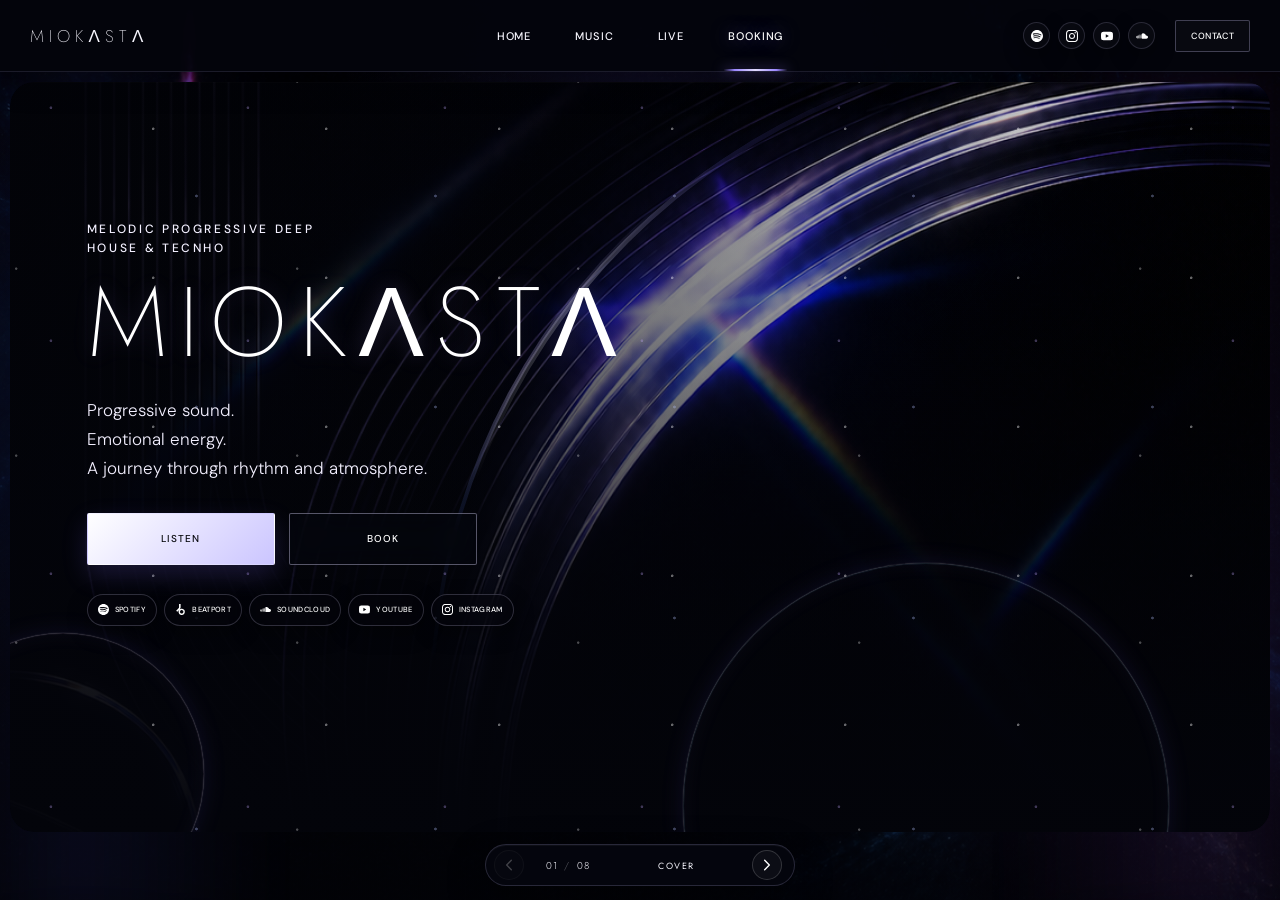
==== index.html @ 22fb904a "Preload cover before intro reveal" ====
<!doctype html>
<html lang="en">
<head>
  <meta charset="utf-8">
  <meta name="viewport" content="width=device-width, initial-scale=1">
  <meta name="description" content="MIOKASTA — electronic music artist, DJ and producer in Toronto.">
  <title>MIOKASTA — Electronic Artist</title>
  <link rel="preconnect" href="https://fonts.googleapis.com">
  <link rel="preconnect" href="https://fonts.gstatic.com" crossorigin>
  <link href="https://fonts.googleapis.com/css2?family=DM+Sans:wght@300;400;500;600&family=Jost:wght@200;300;400;500&family=Manrope:wght@300;400;500&display=swap" rel="stylesheet">
  <link rel="stylesheet" href="styles.css?v=20260817-49">
</head>
<body class="intro-active">
  <div class="site-intro" aria-label="MIOKASTA introduction">
    <div class="site-intro-mark" aria-hidden="true">
      <i class="site-intro-ring"></i>
      <span>MIOKΛSTΛ</span>
      <b></b>
    </div>
  </div>
  <div class="ambient" aria-hidden="true"></div>
  <header class="site-header">
    <a class="wordmark" href="#home" aria-label="MIOKASTA home">MIOKASTA</a>
    <button class="menu-toggle" type="button" aria-expanded="false" aria-controls="site-nav"><span></span><span></span><span class="sr-only">Menu</span></button>
    <nav id="site-nav" class="site-nav" aria-label="Main navigation">
      <a class="active" href="#home">Home</a><a href="#music">Music</a><a href="#videos">Live</a><a href="#booking">Booking</a>
    </nav>
    <div class="header-actions">
      <div class="social-icons service-icons" aria-label="Social links"><a href="https://open.spotify.com/artist/4Axv4C59OL7xrATnB699ff" target="_blank" rel="noopener" aria-label="Spotify"><img src="assets/icons/spotify.svg" alt=""></a><a href="https://www.instagram.com/miokasta_ofc" target="_blank" rel="noopener" aria-label="Instagram"><img src="assets/icons/instagram.svg" alt=""></a><a href="https://www.youtube.com/@miokasta" target="_blank" rel="noopener" aria-label="YouTube"><img src="assets/icons/youtube.svg" alt=""></a><a href="https://soundcloud.com/miokasta" target="_blank" rel="noopener" aria-label="SoundCloud"><img src="assets/icons/soundcloud.svg" alt=""></a></div>
      <a class="contact-button" href="mailto:booking@miokasta.com">Contact</a>
    </div>
  </header>

  <main id="album" class="page-shell" aria-label="MIOKASTA album-style website">
    <section id="home" class="panel hero-panel reveal" data-album-title="Cover" aria-label="MIOKASTA introduction">
      <div class="hero-atmosphere" aria-hidden="true">
        <span class="hero-stars"></span>
        <i class="hero-orbit hero-orbit-one"></i>
        <i class="hero-orbit hero-orbit-two"></i>
        <i class="hero-orbit hero-orbit-three"></i>
        <span class="hero-prism-sweep"></span>
      </div>
      <button class="circle-arrow hero-prev" aria-label="Previous hero slide">‹</button>
      <div class="hero-copy">
        <p class="kicker">MELODIC PROGRESSIVE DEEP<br>HOUSE &amp; TECNHO</p>
        <h1>MIOKASTA</h1>
        <p class="hero-statement">Progressive sound.<br>Emotional energy.<br>A journey through rhythm and atmosphere.</p>
        <div class="button-row"><a class="button button-black" href="#latest">Listen</a><a class="button button-ghost" href="#booking">Book</a></div>
        <div class="platform-line service-pills"><a href="https://open.spotify.com/artist/4Axv4C59OL7xrATnB699ff" target="_blank" rel="noopener"><img src="assets/icons/spotify.svg" alt="">Spotify</a><a href="https://www.beatport.com/artist/miokasta/874134" target="_blank" rel="noopener"><img src="assets/icons/beatport.svg" alt="">Beatport</a><a href="https://soundcloud.com/miokasta" target="_blank" rel="noopener"><img src="assets/icons/soundcloud.svg" alt="">SoundCloud</a><a href="https://www.youtube.com/@miokasta" target="_blank" rel="noopener"><img src="assets/icons/youtube.svg" alt="">YouTube</a><a href="https://www.instagram.com/miokasta_ofc" target="_blank" rel="noopener"><img src="assets/icons/instagram.svg" alt="">Instagram</a></div>
      </div>
      <div class="hero-portrait">
        <div class="prism-ring ring-one"></div><div class="prism-ring ring-two"></div><div class="lens-flare"></div>
      </div>
      <div class="slide-number"><strong>01</strong><span>/04</span></div>
      <button class="circle-arrow hero-next" aria-label="Next hero slide">›</button>
      <div class="pagination hero-pagination" aria-label="Hero slider position"><i class="active"></i><i></i><i></i></div>
    </section>

    <section id="latest" class="panel latest-panel reveal" data-album-title="Latest release">
      <div class="cover-art official-cover"><img src="assets/covers/darkai-alive-hq.png" alt="DARKAI / ALIVE cover"></div>
      <div class="latest-copy"><p class="kicker">Latest release</p><div class="release-heading"><h2>DARKAI</h2><h3>ALIVE</h3></div><p>A deep and driving journey through melodic house and techno. Darkai is about energy, emotion and the night.</p><a class="button button-black" href="https://hypeddit.com/miokasta/darkai" target="_blank" rel="noopener">Listen</a></div>
      <div class="action-stack"><a href="https://open.spotify.com/track/3QKPg92X2DE7iwbBIHDQ4a" target="_blank" rel="noopener"><b><img src="assets/icons/spotify.svg" alt=""></b><span>Listen on Spotify</span></a><a href="https://www.beatport.com/artist/miokasta/874134" target="_blank" rel="noopener"><b><img src="assets/icons/beatport.svg" alt=""></b><span>Buy on Beatport</span></a><a href="https://soundcloud.com/progressivevibesmusic/miokasta-darkai-progressive" target="_blank" rel="noopener"><b><img src="assets/icons/soundcloud.svg" alt=""></b><span>Listen on SoundCloud</span></a><a href="https://www.youtube.com/@miokasta" target="_blank" rel="noopener"><b><img src="assets/icons/youtube.svg" alt=""></b><span>Watch on YouTube</span></a></div>
    </section>

    <section id="music" class="panel music-panel reveal" data-album-title="Discography">
      <div class="panel-title"><h2>Music</h2><a href="https://open.spotify.com/playlist/2WoUTrXsQRmbtxtNBinx18" target="_blank" rel="noopener">Open playlist</a></div>
      <a class="playlist-feature" href="https://open.spotify.com/playlist/2WoUTrXsQRmbtxtNBinx18" target="_blank" rel="noopener" aria-label="Open Miokasta Originals playlist on Spotify">
        <img src="assets/playlist/miokasta-originals-playlist-cover.png" alt="MIOKASTA Originals playlist cover">
        <span><small>Official Spotify playlist · 17 tracks</small><strong><span class="brand-name">MIOKASTA</span> ORIGINALS</strong><em>Listen to the complete discography in its current playlist order</em></span>
      </a>
      <div class="carousel-wrap">
        <button class="circle-arrow music-prev" aria-label="Previous releases">‹</button>
        <div class="music-track" tabindex="0" aria-label="Music releases carousel">
          <article class="release-card" data-spotify-id="69IhM3VThppFUbCuTEX3AP" data-hypeddit-url="https://hypeddit.com/miokasta/darkai"><button class="release-cover sourced-cover track-play" type="button" aria-label="Play DARKAI"><img src="assets/covers/discography/01-darkai-extended.jpg" alt="DARKAI official Spotify cover"><span class="play-badge">▶</span></button><h3>DARKAI</h3><p>MIOKASTA</p></article>
          <article class="release-card" data-spotify-id="3uifOCS9OOHganlkayTLxY" data-hypeddit-url="https://hypeddit.com/miokasta/alive"><button class="release-cover sourced-cover track-play" type="button" aria-label="Play Alive"><img src="assets/covers/discography/02-alive-extended.jpg" alt="Alive official Spotify cover"><span class="play-badge">▶</span></button><h3>Alive</h3><p>MIOKASTA</p></article>
          <article class="release-card" data-spotify-id="3fYCfOkqwqF7ZDkrO32bkt" data-hypeddit-url="https://hypeddit.com/miokasta/electricityoriginalmix"><button class="release-cover sourced-cover track-play" type="button" aria-label="Play Electricity"><img src="assets/covers/discography/03-electricity.jpg" alt="Electricity official Spotify cover"><span class="play-badge">▶</span></button><h3>Electricity</h3><p>MIOKASTA</p></article>
          <article class="release-card" data-spotify-id="7utA0NfYFtkgoo1ySHLdmS"><button class="release-cover sourced-cover track-play" type="button" aria-label="Play HEY MR DJ"><img src="assets/covers/discography/04-hey-mr-dj.jpg" alt="HEY MR DJ official Spotify cover"><span class="play-badge">▶</span></button><h3>HEY MR DJ</h3><p>MIOKASTA</p></article>
          <article class="release-card" data-spotify-id="2nyNuF30niZqJYaNwNhlpk"><button class="release-cover sourced-cover track-play" type="button" aria-label="Play I Killed My Best Friend"><img src="assets/covers/discography/05-i-killed-my-best-friend.jpg" alt="I Killed My Best Friend official Spotify cover"><span class="play-badge">▶</span></button><h3>I Killed My Best Friend</h3><p>MIOKASTA</p></article>
          <article class="release-card" data-spotify-id="06EBY7nk50t9yn7jxk5lhq"><button class="release-cover sourced-cover track-play" type="button" aria-label="Play That First Feeling"><img src="assets/covers/discography/06-that-first-feeling.jpg" alt="That First Feeling official Spotify cover"><span class="play-badge">▶</span></button><h3>That First Feeling</h3><p>MIOKASTA</p></article>
          <article class="release-card" data-spotify-id="5G76ZENZs3YfSzfEBzVbu1"><button class="release-cover sourced-cover track-play" type="button" aria-label="Play Spot Pt 2"><img src="assets/covers/discography/07-spot-pt-2.jpg" alt="Spot Pt 2 official Spotify cover"><span class="play-badge">▶</span></button><h3>Spot Pt 2</h3><p>MIOKASTA</p></article>
          <article class="release-card" data-spotify-id="1K20E88lT90Lueoq6Fla93"><button class="release-cover sourced-cover track-play" type="button" aria-label="Play Inosuke"><img src="assets/covers/discography/08-inosuke.jpg" alt="Inosuke official Spotify cover"><span class="play-badge">▶</span></button><h3>Inosuke</h3><p>MIOKASTA</p></article>
          <article class="release-card" data-spotify-id="4P1IjVSEAJzMj40E51ftAZ"><button class="release-cover sourced-cover track-play" type="button" aria-label="Play Vacuum"><img src="assets/covers/discography/09-vacuum.jpg" alt="Vacuum official Spotify cover"><span class="play-badge">▶</span></button><h3>Vacuum</h3><p>MIOKASTA</p></article>
          <article class="release-card" data-spotify-id="1UzAgnzHZZNmHBfITRSyIM"><button class="release-cover sourced-cover track-play" type="button" aria-label="Play Ses Yeux"><img src="assets/covers/discography/10-ses-yeux.jpg" alt="Ses Yeux official Spotify cover"><span class="play-badge">▶</span></button><h3>Ses Yeux</h3><p>MIOKASTA</p></article>
          <article class="release-card" data-spotify-id="1Xpphjm8RBJfqyplc6YNDx"><button class="release-cover sourced-cover track-play" type="button" aria-label="Play Pandemia"><img src="assets/covers/discography/11-pandemia.jpg" alt="Pandemia official Spotify cover"><span class="play-badge">▶</span></button><h3>Pandemia</h3><p>MIOKASTA</p></article>
          <article class="release-card" data-spotify-id="5LG7YnnMfPyO2C0mDV8tIu"><button class="release-cover sourced-cover track-play" type="button" aria-label="Play Chain of Fools"><img src="assets/covers/discography/12-chain-of-fools.jpg" alt="Chain of Fools official Spotify cover"><span class="play-badge">▶</span></button><h3>Chain of Fools</h3><p>MIOKASTA</p></article>
          <article class="release-card" data-spotify-id="45AS4TZEp4BAvyWv2b181C"><button class="release-cover sourced-cover track-play" type="button" aria-label="Play VOID"><img src="assets/covers/discography/13-void.jpg" alt="VOID official Spotify cover"><span class="play-badge">▶</span></button><h3>VOID</h3><p>MIOKASTA</p></article>
          <article class="release-card" data-spotify-id="4uEMfpqiKLCOGUmkOaOmIt"><button class="release-cover sourced-cover track-play" type="button" aria-label="Play Only Now"><img src="assets/covers/discography/14-only-now.jpg" alt="Only Now official Spotify cover"><span class="play-badge">▶</span></button><h3>Only Now</h3><p>MIOKASTA</p></article>
          <article class="release-card" data-spotify-id="0HXAwdpuTIsw5AWK8aP35G"><button class="release-cover sourced-cover track-play" type="button" aria-label="Play GEN Y"><img src="assets/covers/discography/15-gen-y.jpg" alt="GEN Y official Spotify cover"><span class="play-badge">▶</span></button><h3>GEN Y</h3><p>MIOKASTA</p></article>
          <article class="release-card" data-spotify-id="2EPdCXF66XRkxbvPbU0NnU"><button class="release-cover sourced-cover track-play" type="button" aria-label="Play Spot Pt 1"><img src="assets/covers/discography/16-spot-pt-1.jpg" alt="Spot Pt 1 official Spotify cover"><span class="play-badge">▶</span></button><h3>Spot Pt 1</h3><p>MIOKASTA</p></article>
          <article class="release-card" data-spotify-id="5ZLJhZKbllBJJY7NYWAxAH"><button class="release-cover sourced-cover track-play" type="button" aria-label="Play EVERYONE"><img src="assets/covers/discography/17-everyone.jpg" alt="EVERYONE official Spotify cover"><span class="play-badge">▶</span></button><h3>EVERYONE</h3><p>MIOKASTA</p></article>
        </div>
        <button class="circle-arrow music-next" aria-label="Next releases">›</button>
      </div>
      <div class="music-carousel-guide" aria-live="polite"><span id="music-carousel-count">01 / 17</span><span>Swipe · use arrows</span></div>
      <div class="pagination music-pagination"><i class="active"></i><i></i><i></i></div>
      <div class="music-selected-player" aria-live="polite">
        <iframe id="spotify-player" title="Selected Spotify track player" src="https://open.spotify.com/embed/track/69IhM3VThppFUbCuTEX3AP?utm_source=generator&amp;theme=0" loading="lazy" frameborder="0" allowfullscreen="" allow="autoplay; clipboard-write; encrypted-media; fullscreen; picture-in-picture"></iframe>
      </div>
    </section>

    <section id="remixes" class="panel soundcloud-panel reveal" data-album-title="Remixes">
      <div class="panel-title"><h2><span class="brand-name">MIOKASTA</span> HQ REMIXES</h2><a href="https://on.soundcloud.com/MCDilZQ7ggzHsDErYu" target="_blank" rel="noopener">Open SoundCloud</a></div>
      <p class="soundcloud-intro">Official MIOKASTA remix collection.</p>
      <a class="soundcloud-playlist-feature" href="https://on.soundcloud.com/MCDilZQ7ggzHsDErYu" target="_blank" rel="noopener"><img src="assets/playlist/miokasta-hq-soundcloud-cover.png" alt="MIOKASTA HQ REMIXES playlist cover"><span><small>Official SoundCloud playlist</small><strong>MIOKΛSTΛ HQ REMIXES</strong><em>Open the complete collection</em></span></a>
      <div class="soundcloud-carousel" aria-label="MIOKASTA HQ REMIXES tracks carousel">
        <button class="circle-arrow soundcloud-prev" type="button" aria-label="Previous SoundCloud track">‹</button>
        <div class="soundcloud-track" tabindex="0">
          <article class="soundcloud-track-card active"><span>01 · 8,931 plays</span><h3>Horisone × Ryan Nevis — Feel So High (Miokasta Remix)</h3><iframe title="Feel So High SoundCloud player" scrolling="no" frameborder="no" allow="autoplay" loading="lazy" src="https://w.soundcloud.com/player/?url=https%3A//soundcloud.com/miokasta/horisone-x-ryan-nevis-feel-so-high-miokasta-remix&amp;color=%239b87ff&amp;auto_play=false&amp;hide_related=true&amp;show_comments=false&amp;show_user=true&amp;show_reposts=false&amp;show_teaser=false"></iframe></article>
          <article class="soundcloud-track-card"><span>02 · 8,379 plays</span><h3>Nico Sparvieri — Patagonica (Miokasta Remix)</h3><iframe title="Patagonica SoundCloud player" scrolling="no" frameborder="no" allow="autoplay" loading="lazy" src="https://w.soundcloud.com/player/?url=https%3A//soundcloud.com/miokasta/nico-sparvieri-patagonica-miokasta-remix&amp;color=%239b87ff&amp;auto_play=false&amp;hide_related=true&amp;show_comments=false&amp;show_user=true&amp;show_reposts=false&amp;show_teaser=false"></iframe></article>
          <article class="soundcloud-track-card"><span>03 · 3,968 plays</span><h3>XANDL × MODBIT — Delirio (Miokasta Remix)</h3><iframe title="Delirio SoundCloud player" scrolling="no" frameborder="no" allow="autoplay" loading="lazy" src="https://w.soundcloud.com/player/?url=https%3A//soundcloud.com/miokasta/xandl-modbit-delirio-miokasta-remix&amp;color=%239b87ff&amp;auto_play=false&amp;hide_related=true&amp;show_comments=false&amp;show_user=true&amp;show_reposts=false&amp;show_teaser=false"></iframe></article>
          <article class="soundcloud-track-card"><span>04 · 3,537 plays</span><h3>Eli &amp; Fur — You're So High (Miokasta Remix)</h3><iframe title="You're So High SoundCloud player" scrolling="no" frameborder="no" allow="autoplay" loading="lazy" src="https://w.soundcloud.com/player/?url=https%3A//soundcloud.com/miokasta/eli-fur-youre-so-high-miokasta-remix&amp;color=%239b87ff&amp;auto_play=false&amp;hide_related=true&amp;show_comments=false&amp;show_user=true&amp;show_reposts=false&amp;show_teaser=false"></iframe></article>
          <article class="soundcloud-track-card"><span>05 · Remastered · 3,312 plays</span><h3>No Eyes (Miokasta Remix)</h3><iframe title="No Eyes Remastered SoundCloud player" scrolling="no" frameborder="no" allow="autoplay" loading="lazy" src="https://w.soundcloud.com/player/?url=https%3A//soundcloud.com/miokasta/mr17&amp;color=%239b87ff&amp;auto_play=false&amp;hide_related=true&amp;show_comments=false&amp;show_user=true&amp;show_reposts=false&amp;show_teaser=false"></iframe></article>
          <article class="soundcloud-track-card"><span>06 · Remastered · 2,773 plays</span><h3>John Summit — Lights Go Out (Miokasta Remix)</h3><iframe title="Lights Go Out SoundCloud player" scrolling="no" frameborder="no" allow="autoplay" loading="lazy" src="https://w.soundcloud.com/player/?url=https%3A//soundcloud.com/miokasta/john-summit-lights-go-out-1&amp;color=%239b87ff&amp;auto_play=false&amp;hide_related=true&amp;show_comments=false&amp;show_user=true&amp;show_reposts=false&amp;show_teaser=false"></iframe></article>
          <article class="soundcloud-track-card"><span>07 · 2,604 plays</span><h3>Nu Aspect × Boris Brejcha — Afterlife (Miokasta Remix)</h3><iframe title="Afterlife SoundCloud player" scrolling="no" frameborder="no" allow="autoplay" loading="lazy" src="https://w.soundcloud.com/player/?url=https%3A//soundcloud.com/miokasta/nu-aspect-ft-boris-brejcha-afterlife-miokasta-remix&amp;color=%239b87ff&amp;auto_play=false&amp;hide_related=true&amp;show_comments=false&amp;show_user=true&amp;show_reposts=false&amp;show_teaser=false"></iframe></article>
          <article class="soundcloud-track-card"><span>08 · 2,503 plays</span><h3>Oppidan × Sammy Virji — Send It (Miokasta Remix)</h3><iframe title="Send It SoundCloud player" scrolling="no" frameborder="no" allow="autoplay" loading="lazy" src="https://w.soundcloud.com/player/?url=https%3A//soundcloud.com/miokasta/oppidan-feat-sammy-virji-send-it-miokasta-remix&amp;color=%239b87ff&amp;auto_play=false&amp;hide_related=true&amp;show_comments=false&amp;show_user=true&amp;show_reposts=false&amp;show_teaser=false"></iframe></article>
          <article class="soundcloud-track-card"><span>09 · Remastered · 2,218 plays</span><h3>Headache (Miokasta Remix)</h3><iframe title="Headache Remastered SoundCloud player" scrolling="no" frameborder="no" allow="autoplay" loading="lazy" src="https://w.soundcloud.com/player/?url=https%3A//soundcloud.com/miokasta/headache-miokasta-remix&amp;color=%239b87ff&amp;auto_play=false&amp;hide_related=true&amp;show_comments=false&amp;show_user=true&amp;show_reposts=false&amp;show_teaser=false"></iframe></article>
          <article class="soundcloud-track-card"><span>10 · Remastered · 2,183 plays</span><h3>Tina Says — Bang Bang (Miokasta Remix)</h3><iframe title="Bang Bang SoundCloud player" scrolling="no" frameborder="no" allow="autoplay" loading="lazy" src="https://w.soundcloud.com/player/?url=https%3A//soundcloud.com/miokasta/bang-bang&amp;color=%239b87ff&amp;auto_play=false&amp;hide_related=true&amp;show_comments=false&amp;show_user=true&amp;show_reposts=false&amp;show_teaser=false"></iframe></article>
          <article class="soundcloud-track-card"><span>11 · Remastered · 2,179 plays</span><h3>The Green Light (Miokasta Remix)</h3><iframe title="The Green Light Remastered SoundCloud player" scrolling="no" frameborder="no" allow="autoplay" loading="lazy" src="https://w.soundcloud.com/player/?url=https%3A//soundcloud.com/miokasta/the-green-light-miokasta-remix&amp;color=%239b87ff&amp;auto_play=false&amp;hide_related=true&amp;show_comments=false&amp;show_user=true&amp;show_reposts=false&amp;show_teaser=false"></iframe></article>
          <article class="soundcloud-track-card"><span>12 · 2,070 plays</span><h3>Franky Wah × Jonas Aden — Call My Name (Miokasta Remix)</h3><iframe title="Call My Name SoundCloud player" scrolling="no" frameborder="no" allow="autoplay" loading="lazy" src="https://w.soundcloud.com/player/?url=https%3A//soundcloud.com/miokasta/franky-wah-x-jonas-aden-call-my-name-miokasta-remix&amp;color=%239b87ff&amp;auto_play=false&amp;hide_related=true&amp;show_comments=false&amp;show_user=true&amp;show_reposts=false&amp;show_teaser=false"></iframe></article>
          <article class="soundcloud-track-card"><span>13 · 1,998 plays</span><h3>Diplo × Boris Brejcha — Happinezz × On My Mind (Miokasta Remix)</h3><iframe title="Happinezz x On My Mind SoundCloud player" scrolling="no" frameborder="no" allow="autoplay" loading="lazy" src="https://w.soundcloud.com/player/?url=https%3A//soundcloud.com/miokasta/diplo-x-boris-brejcha-happinezz-x-on-my-mind-miokasta-remix&amp;color=%239b87ff&amp;auto_play=false&amp;hide_related=true&amp;show_comments=false&amp;show_user=true&amp;show_reposts=false&amp;show_teaser=false"></iframe></article>
          <article class="soundcloud-track-card"><span>14 · 1,989 plays</span><h3>Eli &amp; Fur × Dosem — Parfume (Miokasta Remix)</h3><iframe title="Parfume SoundCloud player" scrolling="no" frameborder="no" allow="autoplay" loading="lazy" src="https://w.soundcloud.com/player/?url=https%3A//soundcloud.com/miokasta/eli-fur-x-dosem-parfume-miokasta-remix&amp;color=%239b87ff&amp;auto_play=false&amp;hide_related=true&amp;show_comments=false&amp;show_user=true&amp;show_reposts=false&amp;show_teaser=false"></iframe></article>
          <article class="soundcloud-track-card"><span>15 · Remastered · 1,952 plays</span><h3>Delirium (Miokasta Remix)</h3><iframe title="Delirium Remastered SoundCloud player" scrolling="no" frameborder="no" allow="autoplay" loading="lazy" src="https://w.soundcloud.com/player/?url=https%3A//soundcloud.com/miokasta/mr13&amp;color=%239b87ff&amp;auto_play=false&amp;hide_related=true&amp;show_comments=false&amp;show_user=true&amp;show_reposts=false&amp;show_teaser=false"></iframe></article>
          <article class="soundcloud-track-card"><span>16 · 1,906 plays</span><h3>Claptone — No Eyes (Miokasta Remix)</h3><iframe title="No Eyes SoundCloud player" scrolling="no" frameborder="no" allow="autoplay" loading="lazy" src="https://w.soundcloud.com/player/?url=https%3A//soundcloud.com/miokasta/claptone-no-eyes-miokasta-remix&amp;color=%239b87ff&amp;auto_play=false&amp;hide_related=true&amp;show_comments=false&amp;show_user=true&amp;show_reposts=false&amp;show_teaser=false"></iframe></article>
          <article class="soundcloud-track-card"><span>17 · 1,852 plays</span><h3>Above &amp; Beyond × Soully Space — Believer (Miokasta Remix)</h3><iframe title="Believer SoundCloud player" scrolling="no" frameborder="no" allow="autoplay" loading="lazy" src="https://w.soundcloud.com/player/?url=https%3A//soundcloud.com/miokasta/above-beyond-x-soully-space-believer-miokasta-remix&amp;color=%239b87ff&amp;auto_play=false&amp;hide_related=true&amp;show_comments=false&amp;show_user=true&amp;show_reposts=false&amp;show_teaser=false"></iframe></article>
          <article class="soundcloud-track-card"><span>18 · 1,725 plays</span><h3>Georgi Kay × Gil Glaze × Emi Galvan — The Green Light (Miokasta Remix)</h3><iframe title="The Green Light SoundCloud player" scrolling="no" frameborder="no" allow="autoplay" loading="lazy" src="https://w.soundcloud.com/player/?url=https%3A//soundcloud.com/miokasta/georgi-kay-gil-glaze-feat-emi-galvan-the-green-light-miokasta-remix&amp;color=%239b87ff&amp;auto_play=false&amp;hide_related=true&amp;show_comments=false&amp;show_user=true&amp;show_reposts=false&amp;show_teaser=false"></iframe></article>
          <article class="soundcloud-track-card"><span>19 · 1,717 plays</span><h3>Ben Böhmer — Wechselwerk (Miokasta Remix)</h3><iframe title="Wechselwerk SoundCloud player" scrolling="no" frameborder="no" allow="autoplay" loading="lazy" src="https://w.soundcloud.com/player/?url=https%3A//soundcloud.com/miokasta/ben-bohmer-wechselwerk-miokasta-remix-1&amp;color=%239b87ff&amp;auto_play=false&amp;hide_related=true&amp;show_comments=false&amp;show_user=true&amp;show_reposts=false&amp;show_teaser=false"></iframe></article>
          <article class="soundcloud-track-card"><span>20 · 1,705 plays</span><h3>Nora En Pure × Sono — Trailblazer (Miokasta Remix)</h3><iframe title="Trailblazer SoundCloud player" scrolling="no" frameborder="no" allow="autoplay" loading="lazy" src="https://w.soundcloud.com/player/?url=https%3A//soundcloud.com/miokasta/nora-en-pure-x-sono-trailblazer-miokasta-remix&amp;color=%239b87ff&amp;auto_play=false&amp;hide_related=true&amp;show_comments=false&amp;show_user=true&amp;show_reposts=false&amp;show_teaser=false"></iframe></article>
          <article class="soundcloud-track-card"><span>21 · 1,702 plays</span><h3>Yves Murasca — Heartless Beatings (Miokasta Remix)</h3><iframe title="Heartless Beatings SoundCloud player" scrolling="no" frameborder="no" allow="autoplay" loading="lazy" src="https://w.soundcloud.com/player/?url=https%3A//soundcloud.com/miokasta/yves-murasca-feat-lane-8-heartless-beatings-miokasta-remix&amp;color=%239b87ff&amp;auto_play=false&amp;hide_related=true&amp;show_comments=false&amp;show_user=true&amp;show_reposts=false&amp;show_teaser=false"></iframe></article>
          <article class="soundcloud-track-card"><span>22 · Remastered · 1,659 plays</span><h3>You're So High (Miokasta Remix)</h3><iframe title="You're So High Remastered SoundCloud player" scrolling="no" frameborder="no" allow="autoplay" loading="lazy" src="https://w.soundcloud.com/player/?url=https%3A//soundcloud.com/miokasta/mr1&amp;color=%239b87ff&amp;auto_play=false&amp;hide_related=true&amp;show_comments=false&amp;show_user=true&amp;show_reposts=false&amp;show_teaser=false"></iframe></article>
          <article class="soundcloud-track-card"><span>23 · Remastered · 1,646 plays</span><h3>Primal Source (Miokasta Remix)</h3><iframe title="Primal Source Remastered SoundCloud player" scrolling="no" frameborder="no" allow="autoplay" loading="lazy" src="https://w.soundcloud.com/player/?url=https%3A//soundcloud.com/miokasta/primal-source-miokasta-remix&amp;color=%239b87ff&amp;auto_play=false&amp;hide_related=true&amp;show_comments=false&amp;show_user=true&amp;show_reposts=false&amp;show_teaser=false"></iframe></article>
          <article class="soundcloud-track-card"><span>24 · 1,627 plays</span><h3>Joshwa × Discotron — Always Yours (Miokasta Remix)</h3><iframe title="Always Yours SoundCloud player" scrolling="no" frameborder="no" allow="autoplay" loading="lazy" src="https://w.soundcloud.com/player/?url=https%3A//soundcloud.com/miokasta/joshwa-x-discotron-always-yours-x-disco-ballin-miokasta-remix&amp;color=%239b87ff&amp;auto_play=false&amp;hide_related=true&amp;show_comments=false&amp;show_user=true&amp;show_reposts=false&amp;show_teaser=false"></iframe></article>
          <article class="soundcloud-track-card"><span>25 · Remastered · 1,570 plays</span><h3>Believer (Miokasta Remix)</h3><iframe title="Believer Remastered SoundCloud player" scrolling="no" frameborder="no" allow="autoplay" loading="lazy" src="https://w.soundcloud.com/player/?url=https%3A//soundcloud.com/miokasta/mrr01&amp;color=%239b87ff&amp;auto_play=false&amp;hide_related=true&amp;show_comments=false&amp;show_user=true&amp;show_reposts=false&amp;show_teaser=false"></iframe></article>
          <article class="soundcloud-track-card"><span>26 · 1,557 plays</span><h3>GENESI × TCHAMI — Everything You Have Done After Life (Miokasta Remix)</h3><iframe title="Everything You Have Done After Life SoundCloud player" scrolling="no" frameborder="no" allow="autoplay" loading="lazy" src="https://w.soundcloud.com/player/?url=https%3A//soundcloud.com/miokasta/genesi-x-tchami-everything-you-have-done-after-life-mikoasta-remix&amp;color=%239b87ff&amp;auto_play=false&amp;hide_related=true&amp;show_comments=false&amp;show_user=true&amp;show_reposts=false&amp;show_teaser=false"></iframe></article>
          <article class="soundcloud-track-card"><span>27 · 1,500 plays</span><h3>S Zer0 &amp; Valmonte — Forever (Miokasta Remix)</h3><iframe title="Forever SoundCloud player" scrolling="no" frameborder="no" allow="autoplay" loading="lazy" src="https://w.soundcloud.com/player/?url=https%3A//soundcloud.com/miokasta/s-zer0-valmonte-forever-miokasta-remix&amp;color=%239b87ff&amp;auto_play=false&amp;hide_related=true&amp;show_comments=false&amp;show_user=true&amp;show_reposts=false&amp;show_teaser=false"></iframe></article>
          <article class="soundcloud-track-card"><span>28 · 1,445 plays</span><h3>GusGus — Arabian Horse (Miokasta Remix)</h3><iframe title="Arabian Horse SoundCloud player" scrolling="no" frameborder="no" allow="autoplay" loading="lazy" src="https://w.soundcloud.com/player/?url=https%3A//soundcloud.com/miokasta/gusgus-arabian-horse-miokasta-remix&amp;color=%239b87ff&amp;auto_play=false&amp;hide_related=true&amp;show_comments=false&amp;show_user=true&amp;show_reposts=false&amp;show_teaser=false"></iframe></article>
          <article class="soundcloud-track-card"><span>29 · 1,397 plays</span><h3>Jewels, Yuma. &amp; SOMMA feat. Faith — Falling With You (Miokasta Remix)</h3><iframe title="Falling With You SoundCloud player" scrolling="no" frameborder="no" allow="autoplay" loading="lazy" src="https://w.soundcloud.com/player/?url=https%3A//soundcloud.com/miokasta/jewels-yuma-somma-feat-faith-falling-with-you-miokasta-remix&amp;color=%239b87ff&amp;auto_play=false&amp;hide_related=true&amp;show_comments=false&amp;show_user=true&amp;show_reposts=false&amp;show_teaser=false"></iframe></article>
          <article class="soundcloud-track-card"><span>30 · Remastered · 1,150 plays</span><h3>Wechselwerk (Miokasta Remix)</h3><iframe title="Wechselwerk Remastered SoundCloud player" scrolling="no" frameborder="no" allow="autoplay" loading="lazy" src="https://w.soundcloud.com/player/?url=https%3A//soundcloud.com/miokasta/wechselwerk-miokasta-remix&amp;color=%239b87ff&amp;auto_play=false&amp;hide_related=true&amp;show_comments=false&amp;show_user=true&amp;show_reposts=false&amp;show_teaser=false"></iframe></article>
        </div>
        <button class="circle-arrow soundcloud-next" type="button" aria-label="Next SoundCloud track">›</button>
      </div>
      <div class="pagination soundcloud-pagination" aria-label="SoundCloud carousel position"><i class="active"></i><i></i><i></i><i></i><i></i><i></i><i></i><i></i><i></i><i></i><i></i><i></i><i></i><i></i><i></i><i></i><i></i><i></i><i></i><i></i><i></i><i></i><i></i><i></i><i></i><i></i><i></i><i></i><i></i><i></i></div>
    </section>

    <section id="videos" class="panel video-gallery-panel reveal" data-album-title="Videos">
      <div class="panel-title"><h2>Videos</h2><a href="https://www.youtube.com/@miokasta" target="_blank" rel="noopener">View channel</a></div>
      <div class="video-gallery-wrap">
        <div class="video-gallery-track video-stack" aria-label="MIOKASTA video collection">
          <article class="video-gallery-card active">
            <a class="youtube-video-frame local-video-frame video-youtube-link" href="https://www.youtube.com/watch?v=O3XgiHIJdXA&amp;t=0s" target="_blank" rel="noopener" aria-label="Watch MIOKASTA Euphoria Glow Night set on YouTube from the beginning"><video class="site-video" src="assets/videos/session-01-hd.mp4" muted autoplay loop playsinline preload="metadata"></video></a>
            <div class="video-gallery-caption"><strong>Miokasta's Mind-Blowing TechHouse Set · Euphoria Glow Night 2024</strong><span>60,193 views</span></div>
          </article>
          <article class="video-gallery-card">
            <a class="youtube-video-frame local-video-frame video-youtube-link" href="https://www.youtube.com/watch?v=RnlYwBtkTiI&amp;t=0s" target="_blank" rel="noopener" aria-label="Watch MIOKASTA Toronto AirShow set on YouTube from the beginning"><video class="site-video" src="assets/videos/session-02-hd.mp4" muted autoplay loop playsinline preload="metadata"></video></a>
            <div class="video-gallery-caption"><strong>AnjunaVibe · Melodic Tech &amp; House · Toronto AirShow</strong><span>14,526 views</span></div>
          </article>
          <article class="video-gallery-card">
            <a class="youtube-video-frame local-video-frame video-youtube-link" href="https://www.youtube.com/watch?v=ocoEhnjEXso&amp;t=0s" target="_blank" rel="noopener" aria-label="Watch MIOKASTA TIFF Cinema set on YouTube from the beginning"><video class="site-video" src="assets/videos/session-03-hd.mp4" muted autoplay loop playsinline preload="metadata"></video></a>
            <div class="video-gallery-caption"><strong>TIFF Cinema · Progressive House · Melodic Techno</strong><span>5,949 views</span></div>
          </article>
        </div>
      </div>
    </section>

    <section id="about" class="panel about-panel reveal" data-album-title="About">
      <div class="about-copy"><h2>About</h2><p><span class="brand-name brand-inline">MIOKASTA</span> is a Toronto-based DJ and electronic music producer blending melodic house, progressive house, tech house and melodic techno. His sound combines hypnotic grooves, emotional melodies and driving dancefloor energy. He is the founder of Euphoria Sonics and Rapture Tech House—independent projects connecting original music, events and broadcast DJ sets. His releases have appeared on Progressive Vibes Music, dublucid, GAME OF TONES and Flowing Movement Music.</p><a class="button button-ghost about-booking-button" href="#booking">Booking &amp; contact</a></div>
      <div class="about-gallery-stack">
      <div id="live" class="about-gallery" aria-label="MIOKASTA Instagram photo carousel">
        <div class="about-photo-track">
          <a class="about-photo active" href="https://www.instagram.com/p/DZvmdoPj4OV/" target="_blank" rel="noopener"><img src="assets/instagram/instagram-02.jpg" alt="MIOKASTA leading a live set while the second DJ stands side-on"></a>
          <a class="about-photo" href="https://www.instagram.com/p/DS2sBzdj1gh/" target="_blank" rel="noopener"><img src="assets/instagram/instagram-06.jpg" alt="MIOKASTA performing beneath warm lanterns at a different venue"></a>
          <a class="about-photo" href="https://www.instagram.com/p/DZvmdoPj4OV/" target="_blank" rel="noopener"><img src="assets/instagram/instagram-05.jpg" alt="MIOKASTA performing a back-to-back set in the red-light club"></a>
          <a class="about-photo" href="https://www.instagram.com/p/DS2sBzdj1gh/" target="_blank" rel="noopener"><img src="assets/instagram/instagram-08.jpg" alt="MIOKASTA performing at Toronto House Community"></a>
          <a class="about-photo" href="https://www.instagram.com/miokasta_ofc/" target="_blank" rel="noopener"><img src="assets/instagram/candidates/04-instagram-candidate.jpg" alt="MIOKASTA performing a blue-lit melodic house set"></a>
          <a class="about-photo" href="https://www.instagram.com/miokasta_ofc/" target="_blank" rel="noopener"><img src="assets/instagram/instagram-03.jpg" alt="MIOKASTA and a guest DJ performing in a red-light club"></a>
          <a class="about-photo" href="https://www.instagram.com/miokasta_ofc/" target="_blank" rel="noopener"><img src="assets/miokasta-hero-real-photo.jpg" alt="MIOKASTA performing a solo DJ set"></a>
          <a class="about-photo" href="https://www.instagram.com/miokasta_ofc/" target="_blank" rel="noopener"><img src="assets/instagram/instagram-07.jpg" alt="Dancefloor beneath warm lanterns during a MIOKASTA set"></a>
          <a class="about-photo" href="https://www.instagram.com/miokasta_ofc/" target="_blank" rel="noopener"><img src="assets/instagram/instagram-04.jpg" alt="MIOKASTA with guest artists behind the decks"></a>
          <a class="about-photo" href="https://www.instagram.com/miokasta_ofc/" target="_blank" rel="noopener"><img src="assets/instagram/instagram-01.jpg" alt="MIOKASTA in a behind-the-scenes portrait"></a>
        </div>
        <button class="circle-arrow about-prev" type="button" aria-label="Previous Instagram photo">‹</button>
        <button class="circle-arrow about-next" type="button" aria-label="Next Instagram photo">›</button>
        <div class="about-counter"><span>01</span> / 10 · INSTAGRAM</div>
      </div>
      <div class="about-thumbnail-strip" aria-label="Choose an Instagram photo"></div>
      </div>
    </section>

    <section id="community" class="panel newsletter-panel reveal" data-album-title="Community">
      <div class="community-copy"><h2><span>Join</span><span>Community</span></h2><p>Get exclusive updates on new music, shows and more.</p></div>
      <form id="newsletter-form"><label class="sr-only" for="email">Email address</label><input id="email" type="email" placeholder="Your email address" required><button type="submit">Subscribe</button></form>
      <p id="form-message" class="form-message" aria-live="polite"></p>
    </section>
  </main>

  <footer id="booking" class="panel site-footer reveal" data-album-title="Booking">
    <div class="footer-brand"><p>MELODIC PROGRESSIVE DEEP<br>HOUSE &amp; TECNHO</p><small>© <span id="year"></span> <span class="footer-copyright-name">Miokasta</span>. All rights reserved.</small><div class="footer-socials service-icons"><a href="https://open.spotify.com/artist/4Axv4C59OL7xrATnB699ff" target="_blank" rel="noopener"><img src="assets/icons/spotify.svg" alt="Spotify"></a><a href="https://www.instagram.com/miokasta_ofc" target="_blank" rel="noopener"><img src="assets/icons/instagram.svg" alt="Instagram"></a><a href="https://www.youtube.com/@miokasta" target="_blank" rel="noopener"><img src="assets/icons/youtube.svg" alt="YouTube"></a><a href="https://soundcloud.com/miokasta" target="_blank" rel="noopener"><img src="assets/icons/soundcloud.svg" alt="SoundCloud"></a></div></div>
    <div class="footer-contact"><h3>Booking &amp; contact</h3><p>For bookings,<br>collaborations and<br>inquiries:</p><small class="email-label">Booking</small><a class="email-link" href="mailto:booking@miokasta.com">booking@miokasta.com</a><small class="email-label">Music</small><a class="email-link" href="mailto:music@miokasta.com">music@miokasta.com</a><a class="button button-ghost" href="mailto:booking@miokasta.com">Contact via email</a></div>
    <div class="footer-links"><h3>Links</h3><a href="#music">Music</a><a href="#about">About</a><a href="#live">Live</a><a href="#videos">Videos</a><a href="#booking">Booking</a></div>
    <div class="footer-legal"><h3>Legal</h3><a href="#" data-platform="Privacy policy">Privacy policy</a><a href="#" data-platform="Terms of use">Terms of use</a><a href="#" data-platform="Cookies">Cookies</a></div>
  </footer>
  <nav class="album-controls" aria-label="Album page navigation">
    <button class="album-page-prev" type="button" aria-label="Previous page">‹</button>
    <span class="album-page-number"><b>01</b><i>/</i><em>08</em></span>
    <span class="album-page-title" aria-live="polite">Cover</span>
    <button class="album-page-next" type="button" aria-label="Next page">›</button>
  </nav>
  <div class="album-turn-fx" aria-hidden="true"><span></span></div>
  <div class="toast" role="status" aria-live="polite"></div>
  <script src="script.js?v=20260817-49"></script>
</body>
</html>
---- styles.css ----
:root{--paper:#fffefa;--ivory:#f4f2ed;--ink:#111112;--muted:#6f6b70;--violet:#7549ed;--line:rgba(20,18,22,.1);--radius:24px;--shadow:0 18px 55px rgba(46,39,55,.09),0 2px 8px rgba(46,39,55,.04)}*{box-sizing:border-box}html{scroll-behavior:smooth}body{margin:0;background:linear-gradient(145deg,#faf9f6,#eeece7);color:var(--ink);font-family:"DM Sans",sans-serif;font-size:14px;font-weight:300;overflow-x:hidden}.ambient{position:fixed;inset:0;z-index:-1;background:radial-gradient(circle at 85% 12%,rgba(193,162,255,.14),transparent 24%),radial-gradient(circle at 14% 64%,rgba(141,220,255,.1),transparent 22%)}a{color:inherit}.site-header{height:64px;padding:0 clamp(18px,3vw,54px);background:rgba(255,254,250,.93);display:grid;grid-template-columns:1fr auto 1fr;align-items:center;position:sticky;top:0;z-index:20;border-bottom:1px solid rgba(10,10,10,.04);backdrop-filter:blur(18px)}.wordmark{text-decoration:none;font:400 16px "Manrope";letter-spacing:.32em}.site-nav{display:flex;align-items:stretch;height:100%;gap:clamp(20px,2.7vw,44px)}.site-nav a{display:flex;align-items:center;position:relative;text-decoration:none;text-transform:uppercase;font-size:9px;font-weight:500;letter-spacing:.08em}.site-nav a:after{content:"";position:absolute;bottom:0;left:50%;width:0;height:1px;background:#111;transition:.3s}.site-nav a:hover:after,.site-nav a.active:after{left:0;width:100%}.header-actions{justify-self:end;display:flex;align-items:center;gap:20px}.social-icons{display:flex;gap:14px}.social-icons a,.footer-socials a{text-decoration:none;font-size:11px}.contact-button,.button{display:inline-flex;justify-content:center;align-items:center;gap:20px;text-decoration:none;text-transform:uppercase;font-weight:500;font-size:9px;letter-spacing:.04em;border-radius:6px;min-height:38px;padding:0 18px;transition:transform .3s,box-shadow .3s,background .3s}.contact-button{border:1px solid var(--line);min-height:32px;padding:0 14px}.contact-button:hover,.button:hover{transform:translateY(-2px);box-shadow:0 10px 25px rgba(35,28,45,.12)}.menu-toggle{display:none;background:none;border:0}.page-shell,.site-footer{width:calc(100% - clamp(12px,2vw,32px));max-width:1500px;margin:0 auto}.page-shell{display:grid;gap:clamp(10px,1.3vw,18px);padding:clamp(10px,1.3vw,18px) 0}.panel{background:rgba(255,254,250,.86);border:1px solid rgba(255,255,255,.8);border-radius:var(--radius);box-shadow:var(--shadow);overflow:hidden}.hero-panel{height:clamp(500px,52vw,700px);min-height:500px;position:relative;display:grid;grid-template-columns:55% 45%;isolation:isolate}.hero-panel:before{content:"";position:absolute;inset:0;background:linear-gradient(115deg,rgba(255,255,255,.98) 0 49%,rgba(255,255,255,.18) 68%),radial-gradient(circle at 42% 15%,rgba(191,157,255,.18),transparent 24%);z-index:-1}.hero-copy{display:flex;flex-direction:column;justify-content:center;padding:clamp(44px,6.5vw,100px);z-index:2}.kicker{color:var(--violet);text-transform:uppercase;font-size:10px;font-weight:500;letter-spacing:.2em;margin:0 0 18px}.hero-copy h1{font:300 clamp(58px,7vw,108px)/.9 "Manrope";letter-spacing:.14em;margin:0 0 24px}.hero-statement{line-height:1.75;color:#454248;margin:0;max-width:390px}.button-row{display:flex;gap:14px;margin:24px 0}.button-black{background:#111;color:white;border:1px solid #111}.button-ghost{background:rgba(255,255,255,.5);border:1px solid var(--line)}.platform-line{display:flex;gap:clamp(12px,1.8vw,28px);margin-top:8px;flex-wrap:wrap}.platform-line a{font-size:8px;font-weight:500;text-decoration:none;text-transform:uppercase}.hero-portrait{position:relative;overflow:hidden;min-width:0;background:radial-gradient(circle at 52% 38%,#fdfcfb 0 8%,#ddd8d2 24%,#b5b0ae 45%,#5f5c61 73%,#25232a 100%)}.hero-portrait:before{content:"";position:absolute;inset:0;background:linear-gradient(110deg,transparent 45%,rgba(255,230,177,.2) 55%,rgba(181,221,255,.26) 60%,transparent 68%);animation:prismDrift 12s ease-in-out infinite alternate}.portrait-silhouette{position:absolute;inset:0;filter:drop-shadow(-20px 25px 30px rgba(31,25,34,.3))}.portrait-head{position:absolute;width:30%;aspect-ratio:.78;border-radius:46% 50% 45% 42%;background:linear-gradient(110deg,#3d3a3d,#111);top:15%;left:34%;transform:rotate(-4deg)}.portrait-body{position:absolute;width:76%;height:58%;border-radius:45% 38% 0 0;background:linear-gradient(100deg,#2a282d,#09090a);bottom:-10%;left:18%;transform:rotate(5deg)}.portrait-silhouette span{position:absolute;right:22px;bottom:18px;color:rgba(255,255,255,.5);font-size:8px;text-transform:uppercase;letter-spacing:.16em}.prism-ring{position:absolute;border:2px solid rgba(255,255,255,.62);border-radius:50%;box-shadow:0 0 12px rgba(146,209,255,.7),inset 0 0 12px rgba(252,202,255,.55);animation:ringFloat 9s ease-in-out infinite}.ring-one{width:73%;aspect-ratio:1;right:-14%;top:-9%}.ring-two{width:47%;aspect-ratio:1;left:-8%;bottom:-18%;animation-delay:-4s}.lens-flare{position:absolute;width:60%;height:16%;right:-4%;bottom:13%;transform:rotate(-25deg);background:linear-gradient(90deg,transparent,rgba(255,191,114,.35),rgba(117,185,255,.45),rgba(211,121,255,.25),transparent);filter:blur(10px);animation:flare 10s ease-in-out infinite}.slide-number{position:absolute;right:26px;top:28px;z-index:3;display:flex;flex-direction:column;align-items:flex-end}.slide-number strong{font:400 16px "Manrope"}.slide-number span{font-size:8px;color:var(--muted)}.circle-arrow{width:36px;height:36px;border-radius:50%;border:1px solid rgba(20,20,20,.08);background:rgba(255,255,255,.86);display:grid;place-items:center;font-size:22px;cursor:pointer;box-shadow:0 6px 22px rgba(25,20,30,.08);transition:.25s;z-index:4}.circle-arrow:hover{background:#111;color:white;transform:scale(1.05)}.hero-prev,.hero-next{position:absolute;top:50%;transform:translateY(-50%)}.hero-prev{left:16px}.hero-next{right:16px}.hero-prev:hover,.hero-next:hover{transform:translateY(-50%) scale(1.05)}.pagination{display:flex;gap:7px;align-items:center;justify-content:center}.pagination i{display:block;width:18px;height:2px;background:#d8d4dc;border-radius:4px}.pagination i.active{background:var(--violet);width:28px}.hero-pagination{position:absolute;bottom:18px;left:50%;z-index:4}.latest-panel{display:grid;grid-template-columns:minmax(230px,29%) 34% 1fr;align-items:center;padding:clamp(24px,3.2vw,50px);gap:clamp(28px,4vw,70px)}.cover-art{aspect-ratio:1;max-width:360px;width:100%;border-radius:7px;box-shadow:0 20px 50px rgba(32,12,55,.26);position:relative;overflow:hidden;padding:7%;display:flex;flex-direction:column;align-items:center;justify-content:space-between;color:white}.darkai-art{background:radial-gradient(ellipse at 50% 70%,#5811b9,transparent 27%),radial-gradient(circle at 50% 57%,#984cff 0 1%,transparent 2%),linear-gradient(140deg,#040307,#130521 55%,#020104)}.cover-art:after,.release-cover:after{content:"";position:absolute;inset:0;background:repeating-linear-gradient(116deg,transparent 0 14%,rgba(157,78,255,.2) 14.2% 14.7%,transparent 15% 27%)}.cover-art span,.cover-art small{font-size:9px;letter-spacing:.4em;z-index:2}.cover-art strong{font:400 clamp(25px,3vw,46px) "Manrope";letter-spacing:.3em;color:#8b33ff;z-index:2}.mountain-mark{width:62%;height:32%;border-left:3px solid #7c2cff;border-top:3px solid #b665ff;transform:rotate(45deg) skew(-8deg);filter:drop-shadow(0 0 9px #701df5)}.latest-copy h2{font:300 clamp(42px,5vw,72px)/.9 "Manrope";letter-spacing:.08em;margin:0 0 8px}.latest-copy h3{color:var(--violet);font:300 28px "Manrope";margin:0 0 18px}.latest-copy>p:not(.kicker){line-height:1.65;color:var(--muted);max-width:350px}.latest-copy .button{margin-top:12px}.action-stack{display:grid;background:white;border-radius:10px;box-shadow:0 12px 35px rgba(40,34,45,.07);overflow:hidden}.action-stack a{min-height:58px;padding:0 18px;display:grid;grid-template-columns:26px 1fr auto;gap:14px;align-items:center;text-decoration:none;border-bottom:1px solid var(--line);text-transform:uppercase;font-size:9px;font-weight:500;transition:.25s}.action-stack a:last-child{border-bottom:0}.action-stack a:hover{padding-left:24px;background:#faf9ff}.action-stack b{font-size:15px}.action-stack i{font-style:normal}.spotify{color:#23cc68}.beatport{color:#71d600}.music-panel{padding:clamp(26px,3vw,46px) clamp(24px,4vw,60px)}.panel-title{display:flex;justify-content:space-between;align-items:center;margin-bottom:24px}.panel-title h2,.about-copy h2,.newsletter-panel h2{font:400 clamp(24px,2.5vw,36px) "Manrope";letter-spacing:.08em;text-transform:uppercase;margin:0}.panel-title>a{font-size:9px;text-transform:uppercase;text-decoration:none;letter-spacing:.08em}.panel-title>a span{margin-left:18px}.carousel-wrap{position:relative}.music-track{display:flex;gap:clamp(16px,2vw,30px);overflow-x:auto;scrollbar-width:none;scroll-snap-type:x mandatory;padding:8px 4px 14px}.music-track::-webkit-scrollbar{display:none}.release-card{min-width:22.5%;scroll-snap-align:start;transition:transform .35s}.release-card:hover{transform:translateY(-6px)}.release-cover{aspect-ratio:1;border-radius:6px;position:relative;overflow:hidden;display:flex;flex-direction:column;align-items:center;justify-content:space-between;padding:8%;color:white;box-shadow:0 13px 28px rgba(27,12,42,.18)}.release-cover span{font-size:7px;letter-spacing:.28em;z-index:2}.release-cover strong{font:400 clamp(10px,1.1vw,16px) "Manrope";letter-spacing:.12em;text-align:center;z-index:2}.release-cover i{width:46%;height:46%;border:1px solid #9a45ff;transform:rotate(45deg);box-shadow:0 0 20px #6d1eff;z-index:1}.release-cover.electricity{background:radial-gradient(circle at 50% 55%,#7b2aff,transparent 5%),linear-gradient(145deg,#030106,#160327)}.release-cover.alive{background:linear-gradient(90deg,transparent 48%,#9a45ff 49% 51%,transparent 52%),radial-gradient(ellipse at center,#32115a,#030106 70%)}.release-cover.heymrdj{background:radial-gradient(circle at 62% 45%,#7c26bf,transparent 8%),linear-gradient(130deg,#050109,#27043c)}.release-cover.rhythm{background:radial-gradient(circle at center,transparent 35%,#8b2dff 36% 38%,transparent 39%),#07020e}.release-cover.darkai{background:radial-gradient(ellipse at 50% 65%,#5316a0,transparent 35%),#030106}.release-card h3{font:400 13px "Manrope";margin:13px 0 3px}.release-card p{font-size:9px;color:var(--muted);margin:0 0 8px;text-transform:uppercase}.release-card>div:last-child{display:flex;gap:14px}.release-card a{font-size:7px;text-transform:uppercase;text-decoration:none;font-weight:500}.music-prev,.music-next{position:absolute;top:38%}.music-prev{left:-43px}.music-next{right:-43px}.music-pagination{margin-top:14px}.about-panel{display:grid;grid-template-columns:34% 1fr;gap:5vw;padding:clamp(24px,3vw,44px) clamp(30px,5.5vw,84px);align-items:center}.about-copy p{line-height:1.7;color:var(--muted);margin:20px 0;max-width:440px}.live-photo{height:clamp(240px,25vw,365px);border-radius:10px;position:relative;overflow:hidden;background:radial-gradient(circle at 65% 14%,#fff 0 1%,transparent 2%),linear-gradient(170deg,#777,#181818 55%,#050505)}.live-photo:after{content:"";position:absolute;inset:0;background:repeating-linear-gradient(110deg,transparent 0 12%,rgba(255,255,255,.1) 12.2% 12.6%)}.stage-light{position:absolute;top:-30%;width:5%;height:100%;background:linear-gradient(#fff,transparent);filter:blur(2px);transform:rotate(24deg);opacity:.7}.stage-light.one{left:22%}.stage-light.two{left:70%;transform:rotate(-28deg)}.crowd{position:absolute;bottom:0;width:100%;height:24%;background:radial-gradient(ellipse,#292929 0 24%,transparent 26%) 0 0/24px 34px,linear-gradient(transparent,#050505)}.dj-figure{position:absolute;width:24%;height:64%;bottom:4%;left:43%;background:#0c0c0c;border-radius:45% 45% 8% 8%;z-index:2}.dj-figure span{position:absolute;width:40%;aspect-ratio:1;border-radius:50%;background:#0b0b0b;left:30%;top:-18%}.live-photo small{position:absolute;right:14px;bottom:10px;z-index:4;color:#aaa;text-transform:uppercase;font-size:7px;letter-spacing:.15em}.newsletter-panel{min-height:128px;padding:25px clamp(34px,7vw,106px);display:grid;grid-template-columns:1fr minmax(380px,42%);align-items:center;position:relative}.newsletter-panel p{margin:8px 0 0;color:var(--muted);font-size:11px}.newsletter-panel form{display:flex}.newsletter-panel input{min-width:0;flex:1;height:44px;border:1px solid var(--line);border-radius:7px 0 0 7px;padding:0 16px;font:300 12px "DM Sans";outline:0;background:white}.newsletter-panel button{border:0;border-radius:0 7px 7px 0;background:#0e0e0f;color:white;text-transform:uppercase;font:500 9px "DM Sans";padding:0 30px;cursor:pointer}.form-message{position:absolute;right:7vw;bottom:6px;color:var(--violet)!important}.site-footer{margin-bottom:18px;display:grid;grid-template-columns:1.25fr 1fr .55fr .55fr;gap:5vw;padding:clamp(28px,4vw,60px);font-size:10px}.site-footer h3{text-transform:uppercase;font-size:9px;letter-spacing:.05em;margin:0 0 16px}.site-footer p{line-height:1.7;color:var(--muted);margin:13px 0}.site-footer>div>a:not(.button):not(.email-link){display:block;text-decoration:none;margin:0 0 7px}.footer-socials{display:flex;gap:14px;margin:15px 0}.footer-brand small{font-size:8px;color:var(--muted)}.email-link{color:var(--violet);text-decoration:none;display:block;margin-bottom:14px}.site-footer .button{min-height:32px}.reveal{opacity:0;transform:translateY(14px);transition:opacity .65s ease,transform .65s ease}.reveal.visible{opacity:1;transform:none}.toast{position:fixed;left:50%;bottom:22px;transform:translate(-50%,100px);background:#101011;color:white;border-radius:8px;padding:12px 18px;z-index:30;font-size:11px;transition:.35s}.toast.show{transform:translate(-50%,0)}.sr-only{position:absolute;width:1px;height:1px;padding:0;margin:-1px;overflow:hidden;clip:rect(0,0,0,0);white-space:nowrap;border:0}@keyframes prismDrift{to{transform:translateX(-4%) rotate(2deg);filter:hue-rotate(25deg)}}@keyframes ringFloat{50%{transform:translate(-8px,8px) scale(1.03);opacity:.55}}@keyframes flare{50%{transform:translate(-15px,-8px) rotate(-22deg);opacity:.55}}
@media(max-width:1050px){.site-header{grid-template-columns:auto 1fr auto}.site-nav{justify-self:center;gap:18px}.social-icons{display:none}.hero-copy{padding:50px}.hero-copy h1{font-size:58px}.latest-panel{grid-template-columns:30% 1fr}.action-stack{grid-column:1/-1;grid-template-columns:repeat(4,1fr)}.action-stack a{grid-template-columns:22px 1fr}.action-stack i{display:none}.release-card{min-width:calc((100% - 3 * 20px)/4)}.music-prev{left:-32px}.music-next{right:-32px}}
@media(max-width:760px){:root{--radius:20px}.site-header{height:58px;display:flex}.wordmark{font-size:14px}.menu-toggle{display:flex;margin-left:auto;flex-direction:column;gap:5px;padding:10px;z-index:22}.menu-toggle span:not(.sr-only){width:22px;border-top:1px solid #111}.site-nav{position:fixed;inset:58px 0 auto 0;height:auto;background:rgba(255,254,250,.98);display:flex;flex-direction:column;align-items:center;gap:0;padding:15px 0 22px;transform:translateY(-130%);transition:.4s;box-shadow:0 18px 30px rgba(20,20,20,.08)}.site-nav.open{transform:none}.site-nav a{height:40px}.header-actions{display:none}.hero-panel{height:auto;min-height:0;grid-template-columns:1fr}.hero-copy{min-height:450px;padding:55px 30px 45px}.hero-copy h1{font-size:clamp(42px,14vw,68px);letter-spacing:.09em}.hero-portrait{height:450px}.hero-prev,.hero-next{top:63%}.hero-pagination{left:50%;bottom:15px}.platform-line{gap:13px}.latest-panel{grid-template-columns:1fr;padding:28px}.cover-art{max-width:none}.latest-copy{padding:15px 2px}.action-stack{grid-column:auto;grid-template-columns:1fr}.release-card{min-width:68vw}.music-prev,.music-next{display:none}.about-panel{grid-template-columns:1fr;padding:30px}.live-photo{height:280px}.newsletter-panel{grid-template-columns:1fr;gap:20px;padding:30px}.newsletter-panel form{width:100%}.form-message{position:static;grid-column:1/-1}.site-footer{grid-template-columns:1fr 1fr;gap:35px}.footer-brand{grid-column:1/-1}}
@media(max-width:470px){.page-shell,.site-footer{width:calc(100% - 12px)}.hero-copy{padding:48px 24px 38px;min-height:420px}.hero-copy h1{font-size:41px}.hero-statement br{display:none}.button-row{align-items:stretch}.button-row .button{padding:0 12px}.hero-portrait{height:380px}.latest-panel{padding:20px}.latest-copy h2{font-size:42px}.action-stack a{min-height:54px}.music-panel{padding:25px 18px}.release-card{min-width:76vw}.about-panel{padding:25px 20px}.newsletter-panel{padding:28px 20px}.newsletter-panel form{display:grid;gap:8px}.newsletter-panel input,.newsletter-panel button{border-radius:7px;height:44px}.site-footer{grid-template-columns:1fr;padding:30px 24px}.footer-brand{grid-column:auto}}
@media(prefers-reduced-motion:reduce){html{scroll-behavior:auto}*,*:before,*:after{animation:none!important;transition:none!important}.reveal{opacity:1;transform:none}}

/* Reference-locked desktop geometry (1440px target) */
@media (min-width:1051px){
  :root{--radius:22px;--shadow:0 8px 30px rgba(20,20,20,.035),0 1px 3px rgba(20,20,20,.04)}
  body{background:#f8f7f4;font-family:"DM Sans","Helvetica Neue",Arial,sans-serif;font-size:14px}
  .site-header{height:72px;padding:0 max(30px,calc((100vw - 1380px)/2 + 20px));grid-template-columns:1fr auto 1fr;background:#fffefa;position:relative}
  .site-nav{gap:34px}
  .site-nav a{font-size:11px}
  .social-icons{gap:13px}
  .contact-button{height:32px;min-height:32px;border-radius:7px;padding:0 15px}
  .page-shell,.site-footer{width:calc(100% - 32px);max-width:1380px}
  .page-shell{gap:10px;padding:10px 0}
  .panel{border:1px solid rgba(20,20,20,.04);box-shadow:var(--shadow);border-radius:22px}
  .hero-panel{height:560px;min-height:560px;grid-template-columns:52% 48%}
  .hero-copy{padding:64px 88px;transform:translateY(-34px)}
  .hero-copy h1{font-size:86px;line-height:.92;letter-spacing:.125em;margin-bottom:21px}
  .hero-statement{font-size:14px;line-height:1.65}
  .kicker{font-size:10px;margin-bottom:18px}
  .button{height:38px;min-height:38px;padding:0 18px}
  .button-row{margin:22px 0}
  .platform-line{gap:24px;margin-top:7px}
  .platform-line a{font-size:8px}
  .portrait-head{height:37%;width:27%;top:4%;left:38%}
  .portrait-body{height:69%;width:70%;left:22%;bottom:-8%}
  .circle-arrow{width:34px;height:34px}
  .hero-prev{left:15px}.hero-next{right:15px}
  .slide-number{top:25px;right:25px}
  .hero-pagination{bottom:16px}
  .latest-panel{height:380px;grid-template-columns:29% 31% 40%;padding:26px 54px;gap:0}
  .cover-art{height:328px;width:328px;max-width:328px;justify-self:start}
  .latest-copy{padding:0 48px 0 24px}
  .latest-copy h2{font-size:52px;margin-bottom:4px}
  .latest-copy h3{font-size:24px;margin-bottom:12px}
  .latest-copy>p:not(.kicker){font-size:13px;line-height:1.55;margin:0;max-width:300px}
  .latest-copy .button{margin-top:18px}
  .action-stack{width:100%;max-width:460px;justify-self:end}
  .action-stack a{min-height:61px;font-size:10px}
  .music-panel{height:350px;padding:25px 62px 20px}
  .panel-title{margin-bottom:17px}
  .panel-title h2{font-size:27px}
  .music-track{gap:24px;padding:4px 0 10px;margin:0 50px}
  .release-card{min-width:calc((100% - 72px)/4)}
  .release-cover{height:220px;width:100%;max-height:220px}
  .release-card h3{margin:8px 0 1px;font-size:12px}
  .release-card p{margin:0 0 5px;font-size:8px}
  .release-card a{font-size:7px}
  .music-prev{left:-20px;top:39%}.music-next{right:-20px;top:39%}
  .music-pagination{margin-top:4px}
  .about-panel{height:300px;grid-template-columns:35% 65%;gap:0;padding:24px 56px}
  .about-copy{padding-right:58px}
  .about-copy h2{font-size:27px}
  .about-copy p{font-size:13px;line-height:1.55;margin:17px 0;max-width:390px}
  .live-photo{height:252px;width:100%;border-radius:14px}
  .newsletter-panel{height:130px;min-height:130px;padding:22px 82px;grid-template-columns:1fr 520px}
  .newsletter-panel h2{font-size:23px}
  .newsletter-panel input,.newsletter-panel button{height:44px}
  .site-footer{height:230px;margin-bottom:10px;grid-template-columns:1.3fr 1fr .55fr .55fr;gap:60px;padding:35px 54px;font-size:10px}
  .site-footer .wordmark{font-size:16px}
}

/* Reliable local HD video playback on iOS, without YouTube overlays. */
.local-video-frame{
  position:relative;
  overflow:hidden;
  background:#03040a;
}
.local-video-frame .site-video{
  position:absolute!important;
  inset:0!important;
  display:block!important;
  width:100%!important;
  height:100%!important;
  object-fit:cover!important;
  object-position:center!important;
  border:0!important;
  background:#03040a;
  cursor:pointer;
}
.video-youtube-link{display:block;color:inherit;text-decoration:none;cursor:pointer}

.hero-portrait>img,.live-photo>img{width:100%;height:100%;display:block;object-fit:cover}
.hero-portrait>img{width:118%;max-width:none;object-position:right center;filter:none;transform:translateX(-15%);transform-origin:center}
.hero-portrait .portrait-silhouette{display:none}
.hero-portrait .prism-ring,.hero-portrait .lens-flare{display:none}
.live-photo>img{object-position:center 47%;filter:saturate(1.02) contrast(1.04) brightness(.92)}
.live-photo:has(>img):after{display:none}
@media(max-width:760px){.hero-portrait>img{width:100%;transform:none;object-position:68% center}}

/* Service identity, sourced artwork and restrained prism atmosphere */
body:before,body:after{content:"";position:fixed;z-index:-2;pointer-events:none;border-radius:50%;filter:blur(70px);opacity:.34;animation:prismCloud 22s ease-in-out infinite alternate}
body:before{width:46vw;height:46vw;left:-14vw;top:18vh;background:conic-gradient(from 30deg,rgba(255,90,120,.32),rgba(255,205,90,.25),rgba(87,225,190,.25),rgba(90,165,255,.28),rgba(177,105,255,.3),rgba(255,90,120,.32))}
body:after{width:40vw;height:40vw;right:-12vw;top:52vh;background:conic-gradient(from 210deg,rgba(84,180,255,.28),rgba(176,105,255,.32),rgba(255,125,185,.24),rgba(255,210,105,.24),rgba(84,180,255,.28));animation-delay:-11s}
.ambient{background:radial-gradient(circle at 80% 9%,rgba(187,149,255,.22),transparent 25%),radial-gradient(circle at 14% 58%,rgba(103,218,255,.17),transparent 23%),radial-gradient(circle at 56% 76%,rgba(255,179,102,.13),transparent 22%)}
.panel{background:rgba(255,254,250,.88);backdrop-filter:blur(10px)}
.service-icons{gap:8px}
.service-icons a{width:27px;height:27px;border-radius:50%;display:grid;place-items:center;background:#0d0d0e;box-shadow:0 5px 14px rgba(15,15,18,.13);transition:transform .3s ease,box-shadow .3s ease}
.service-icons a:hover{transform:translateY(-2px);box-shadow:0 9px 20px rgba(15,15,18,.2)}
.service-icons img{width:12px;height:12px;display:block}
.service-pills{gap:7px;flex-wrap:wrap}
.service-pills a{display:inline-flex;align-items:center;gap:6px;min-height:25px;padding:0 9px;border-radius:999px;background:#0d0d0e;color:#fff;box-shadow:0 5px 14px rgba(15,15,18,.11);transition:transform .3s ease}
.service-pills a:hover{transform:translateY(-2px)}
.service-pills img{width:10px;height:10px}
.action-stack b{width:29px;height:29px;border-radius:50%;display:grid;place-items:center;background:#0d0d0e}
.action-stack b img{width:13px;height:13px;display:block}
.official-cover img,.sourced-cover img{width:100%;height:100%;display:block;object-fit:cover}
.sourced-cover{overflow:hidden;text-decoration:none}
.sourced-cover img{transition:transform .45s ease}
.release-card:hover .sourced-cover img{transform:scale(1.035)}
.micro-services{display:flex!important;gap:7px!important;flex-wrap:wrap}
.micro-services a,.micro-services span{display:inline-flex!important;align-items:center;gap:5px!important;min-height:23px;padding:0 8px;border-radius:999px;background:#0d0d0e;color:#fff!important;text-decoration:none!important;font-size:7px!important;text-transform:uppercase}
.micro-services img{width:9px;height:9px;display:block}
@keyframes prismCloud{0%{transform:translate3d(0,0,0) rotate(0)}100%{transform:translate3d(5vw,-3vh,0) rotate(22deg)}}
@media(max-width:760px){body:before,body:after{width:78vw;height:78vw;opacity:.26}.service-pills{gap:6px}.service-pills a{padding:0 8px;font-size:7px}.official-cover{max-width:none}}

/* Muted mid-point YouTube carousel */
.video-panel{height:520px;padding:28px 44px 24px;position:relative}
.video-heading{height:54px;padding:0 8px 14px}
.video-heading>div{display:flex;align-items:baseline;gap:16px}
.video-heading .kicker{margin:0;font-size:8px}
.video-heading h2{margin:0}
.video-carousel{height:390px;display:grid;grid-template-columns:38px minmax(0,1fr) 38px;align-items:center;gap:13px}
.video-viewport{height:100%;overflow:hidden;border-radius:16px}
.video-track{height:100%;display:flex;transition:transform .65s cubic-bezier(.22,.8,.25,1)}
.video-slide{position:relative;flex:0 0 100%;height:100%;overflow:hidden;border-radius:16px;background:#0b0b0d;box-shadow:0 12px 32px rgba(20,18,24,.1)}
.youtube-player,.youtube-player iframe,.video-slide video{width:100%;height:100%;display:block;border:0}.youtube-player{background-size:cover;background-position:center}
.video-slide video{object-fit:cover;background:#0b0b0d}
.video-slide:after{content:"";position:absolute;inset:0;pointer-events:none;background:linear-gradient(180deg,transparent 63%,rgba(4,4,5,.68));z-index:2}
.video-caption{position:absolute;left:22px;right:22px;bottom:17px;z-index:3;display:flex;align-items:center;gap:12px;color:#fff;text-transform:uppercase;letter-spacing:.12em}
.video-caption span{font-size:8px;color:rgba(255,255,255,.62)}
.video-caption strong{font-size:10px;font-weight:500}
.video-prev,.video-next{position:relative;inset:auto;transform:none}
.video-pagination{bottom:12px}
.video-pagination i{background:rgba(20,20,22,.15)}
.video-pagination i.active{background:var(--violet)}
@media(max-width:760px){.video-panel{height:410px;padding:24px 14px 20px}.video-heading{padding:0 7px 10px}.video-carousel{height:310px;grid-template-columns:0 minmax(0,1fr) 0;gap:0}.video-prev,.video-next{position:absolute;z-index:5;top:53%;display:grid}.video-prev{left:20px}.video-next{right:20px}.video-viewport,.video-slide{border-radius:13px}.video-caption{left:16px;bottom:14px}.video-pagination{bottom:8px}}
@media(max-width:470px){.hero-statement br{display:block}}
.hero-prev,.hero-next,.hero-pagination,.slide-number{display:none!important}
.music-pagination{display:none!important}
.sourced-cover:after{display:none!important}
.music-panel{height:auto!important;min-height:560px}
.track-play{width:100%;border:0;cursor:pointer;padding:0;background:#0b0b0d}
.play-badge{position:absolute;left:50%;top:50%;transform:translate(-50%,-50%);width:42px;height:42px;border-radius:50%;display:grid!important;place-items:center;background:rgba(8,8,9,.82);color:#fff;font-size:13px!important;letter-spacing:0!important;box-shadow:0 10px 25px rgba(0,0,0,.22);opacity:0;transition:opacity .3s,transform .3s}
.track-play:hover .play-badge,.release-card.is-listening .play-badge{opacity:1}.track-play:hover .play-badge{transform:translate(-50%,-50%) scale(1.06)}
.micro-services button{border:0;cursor:pointer;font-family:inherit}
.micro-services a,.micro-services button{display:inline-flex!important;align-items:center;gap:5px!important;min-height:23px;padding:0 8px;border-radius:999px;background:#0d0d0e;color:#fff!important;text-decoration:none!important;font-size:7px!important;text-transform:uppercase}
.spotify-listener{margin:12px 2px 0;display:grid;grid-template-columns:112px 1fr;align-items:stretch;overflow:hidden;border-radius:13px;background:#0d0d0e;box-shadow:0 12px 30px rgba(20,20,22,.1)}
.spotify-listener>div{display:flex;flex-direction:column;align-items:center;justify-content:center;gap:8px;color:#fff;text-transform:uppercase;font-size:8px;letter-spacing:.12em}.spotify-listener>div img{width:24px;height:24px}.spotify-listener iframe{display:block;border:0;background:#0d0d0e}
.release-card.is-listening{transform:translateY(-5px)}
@media(max-width:760px){.music-panel{min-height:610px}.spotify-listener{grid-template-columns:1fr;margin-top:16px}.spotify-listener>div{display:none}.play-badge{opacity:1;width:38px;height:38px}}

/* Refined release artwork, compact player and neutral carousel controls */
.official-cover{padding:0!important;background:#0b0b0d;border:0!important;box-shadow:0 18px 42px rgba(16,16,18,.18)}
.official-cover:after,.sourced-cover:after{display:none!important}
.official-cover img{object-fit:cover}
.music-track{scroll-behavior:smooth;overscroll-behavior-inline:contain}
.music-track.is-moving{pointer-events:none}
.music-pagination,.video-pagination{display:none!important}
.spotify-listener{display:block;grid-template-columns:none;margin-top:16px;border-radius:12px;background:#121212;box-shadow:0 10px 26px rgba(15,15,17,.1)}
.spotify-listener iframe{width:100%;height:80px;border-radius:12px}
.spotify-listener>div{display:none!important}

/* Complete Spotify discography and playlist identity */
.playlist-feature{display:grid;grid-template-columns:104px minmax(0,1fr);align-items:center;gap:24px;margin:0 50px 22px;padding:12px;background:linear-gradient(100deg,rgba(255,255,255,.92),rgba(245,241,250,.72));border:1px solid rgba(20,20,20,.045);color:inherit;text-decoration:none;box-shadow:0 8px 30px rgba(20,20,20,.035);transition:transform .35s ease,box-shadow .35s ease}
.playlist-feature:hover{transform:translateY(-3px);box-shadow:0 14px 35px rgba(20,20,20,.065)}
.playlist-feature>img{display:block;width:104px;aspect-ratio:1;object-fit:cover}
.playlist-feature>span{display:flex;flex-direction:column;min-width:0}
.playlist-feature small{margin-bottom:7px;color:var(--violet);font-size:8px;font-style:normal;font-weight:500;letter-spacing:.16em;text-transform:uppercase}
.playlist-feature strong{font:400 clamp(17px,2vw,27px) "Manrope";letter-spacing:.16em}
.playlist-feature em{margin-top:7px;color:var(--muted);font-size:10px;font-style:normal}
.release-card h3{min-height:32px;line-height:1.35}
.release-cover>img{image-rendering:auto}

/* MIOKASTA display typography — based on the Originals cover */
.brand-name,.wordmark,.hero-copy h1,.playlist-feature strong,.release-card>p,.standalone-video-caption strong{
  font-family:"Manrope","Helvetica Neue",Arial,sans-serif;
  font-weight:300;
  letter-spacing:.28em;
  text-transform:uppercase;
}
.wordmark{letter-spacing:.38em}
.hero-copy h1{letter-spacing:.18em}
.playlist-feature strong{letter-spacing:.2em}
.release-card>p{letter-spacing:.2em}
.button .brand-name{font-size:.92em;letter-spacing:.18em}

@media(min-width:1100px){
  .latest-panel{height:440px;grid-template-columns:35% 28% 37%;padding:28px 54px}
  .cover-art{width:382px;height:382px;max-width:382px}
  .latest-copy{padding-left:12px}
  .latest-copy h2{font-size:62px}
  .action-stack a{min-height:66px}
  .music-panel{min-height:500px}
}
@media(max-width:760px){
  .spotify-listener{margin-top:14px}
  .latest-panel{height:auto}
  .playlist-feature{grid-template-columns:78px minmax(0,1fr);gap:14px;margin:0 0 18px;padding:9px}
  .playlist-feature>img{width:78px}
  .playlist-feature strong{font-size:15px;letter-spacing:.1em}
  .playlist-feature em{font-size:8px}
}

/* Living cover: crisp artwork with independent light, dust and glass motion. */
.hero-panel{isolation:isolate;overflow:hidden}
.hero-atmosphere{position:absolute;inset:0;z-index:1;overflow:hidden;pointer-events:none}
.hero-copy{position:relative;z-index:3}
.hero-stars{
  position:absolute;inset:-18%;opacity:.46;mix-blend-mode:screen;
  background-image:
    radial-gradient(circle at 14% 22%,rgba(255,255,255,.86) 0 1px,transparent 1.6px),
    radial-gradient(circle at 73% 18%,rgba(179,194,255,.74) 0 1px,transparent 1.8px),
    radial-gradient(circle at 36% 69%,rgba(195,168,255,.68) 0 1px,transparent 1.7px),
    radial-gradient(circle at 83% 72%,rgba(255,255,255,.62) 0 .8px,transparent 1.6px);
  background-size:173px 149px,239px 211px,197px 233px,281px 187px;
  animation:heroStarDrift 28s linear infinite;
}
.hero-orbit{
  position:absolute;display:block;border-radius:50%;opacity:.56;mix-blend-mode:screen;
  border:1px solid rgba(201,194,255,.26);
  box-shadow:0 0 1px rgba(255,255,255,.9),0 0 22px rgba(112,91,255,.18),inset 0 0 18px rgba(138,118,255,.08);
  will-change:transform;
}
.hero-orbit-one{width:min(66vw,900px);aspect-ratio:1;right:-12%;top:-18%;animation:heroOrbitOne 24s ease-in-out infinite alternate}
.hero-orbit-two{width:min(38vw,520px);aspect-ratio:1;right:8%;bottom:-29%;border-color:rgba(156,203,255,.2);animation:heroOrbitTwo 19s ease-in-out -7s infinite alternate}
.hero-orbit-three{width:min(22vw,310px);aspect-ratio:1;left:-7%;bottom:-11%;border-color:rgba(220,188,255,.18);animation:heroOrbitThree 17s ease-in-out -4s infinite alternate}
.hero-prism-sweep{
  position:absolute;inset:-30% auto -30% -42%;width:34%;opacity:0;
  transform:skewX(-18deg);
  background:linear-gradient(90deg,transparent,rgba(112,165,255,.03),rgba(255,255,255,.16),rgba(187,117,255,.08),transparent);
  filter:blur(8px);mix-blend-mode:screen;animation:heroPrismSweep 11s ease-in-out infinite;
}
@keyframes heroStarDrift{to{transform:translate3d(7%,4%,0) rotate(.8deg)}}
@keyframes heroOrbitOne{0%{transform:translate3d(-2%,1%,0) rotate(-3deg) scale(.98)}100%{transform:translate3d(3%,-2%,0) rotate(5deg) scale(1.035)}}
@keyframes heroOrbitTwo{0%{transform:translate3d(1%,4%,0) scale(1)}100%{transform:translate3d(-5%,-4%,0) scale(1.07)}}
@keyframes heroOrbitThree{0%{transform:translate3d(-3%,0,0) scale(.96)}100%{transform:translate3d(5%,-5%,0) scale(1.04)}}
@keyframes heroPrismSweep{0%,14%{left:-42%;opacity:0}28%{opacity:.72}58%{opacity:.34}76%,100%{left:118%;opacity:0}}

/* Album turn: a moving glass edge makes the page change read as a physical leaf. */
body.album-mode .page-shell{perspective:2400px}
.album-turn-fx{
  position:fixed;z-index:309;pointer-events:none;
  top:calc(var(--album-header,72px) + 10px);bottom:68px;left:0;right:0;
  overflow:hidden;opacity:0;visibility:hidden;
}
.album-turn-fx:before{
  content:"";position:absolute;inset:0;
  background:radial-gradient(ellipse at center,transparent 42%,rgba(0,0,0,.18) 100%);
}
.album-turn-fx span{
  position:absolute;top:-8%;bottom:-8%;width:16vw;min-width:110px;
  background:linear-gradient(90deg,transparent,rgba(165,153,255,.08) 22%,rgba(255,255,255,.34) 50%,rgba(116,98,232,.1) 72%,transparent);
  filter:blur(7px);mix-blend-mode:screen;
}
body.is-page-turning .album-turn-fx{visibility:visible;opacity:1;animation:albumFxFade 1.08s ease both}
body.is-page-turning[data-album-direction="forward"] .album-turn-fx span{animation:albumEdgeForward 1.08s cubic-bezier(.16,.82,.18,1) both}
body.is-page-turning[data-album-direction="backward"] .album-turn-fx span{animation:albumEdgeBackward 1.08s cubic-bezier(.16,.82,.18,1) both}
body.album-ready[data-album-direction="forward"] .album-page.is-active{transform-origin:left center!important;animation:albumLeafForward 1.04s cubic-bezier(.16,.82,.18,1) both}
body.album-ready[data-album-direction="backward"] .album-page.is-active{transform-origin:right center!important;animation:albumLeafBackward 1.04s cubic-bezier(.16,.82,.18,1) both}
@keyframes albumFxFade{0%,100%{opacity:0}18%,72%{opacity:1}}
@keyframes albumEdgeForward{0%{left:102%;transform:skewX(-8deg) scaleX(.55)}48%{transform:skewX(-3deg) scaleX(1.15)}100%{left:-18%;transform:skewX(5deg) scaleX(.6)}}
@keyframes albumEdgeBackward{0%{right:102%;transform:skewX(8deg) scaleX(.55)}48%{transform:skewX(3deg) scaleX(1.15)}100%{right:-18%;transform:skewX(-5deg) scaleX(.6)}}
@keyframes albumLeafForward{
  0%{clip-path:inset(1% 0 1% 9% round 24px);translate:7vw 0;scale:.965;rotate:y -10deg;box-shadow:-70px 36px 110px rgba(0,0,0,.8)}
  58%{clip-path:inset(0 round 24px);translate:-.7vw 0;scale:1.006;rotate:y 1.2deg}
  100%{clip-path:inset(0 round 24px);translate:0 0;scale:1;rotate:y 0deg}
}
@keyframes albumLeafBackward{
  0%{clip-path:inset(1% 9% 1% 0 round 24px);translate:-7vw 0;scale:.965;rotate:y 10deg;box-shadow:70px 36px 110px rgba(0,0,0,.8)}
  58%{clip-path:inset(0 round 24px);translate:.7vw 0;scale:1.006;rotate:y -1.2deg}
  100%{clip-path:inset(0 round 24px);translate:0 0;scale:1;rotate:y 0deg}
}
@media(max-width:760px){
  .hero-stars{opacity:.3}
  .hero-orbit-one{width:116vw;right:-42%;top:8%}
  .hero-orbit-two{width:76vw;right:-22%;bottom:-8%}
  .hero-orbit-three{width:54vw;left:-28%;bottom:8%}
  .album-turn-fx{top:calc(var(--album-header,72px) + 10px)}
  .album-turn-fx span{width:28vw;filter:blur(5px)}
  body.album-ready[data-album-direction="forward"] .album-page.is-active{animation:albumLeafMobileForward .82s cubic-bezier(.16,.82,.18,1) both}
  body.album-ready[data-album-direction="backward"] .album-page.is-active{animation:albumLeafMobileBackward .82s cubic-bezier(.16,.82,.18,1) both}
  @keyframes albumLeafMobileForward{0%{clip-path:inset(3% 0 3% 12% round 16px);translate:15vw 0;scale:.965;opacity:.45}100%{clip-path:inset(0 round 16px);translate:0 0;scale:1;opacity:1}}
  @keyframes albumLeafMobileBackward{0%{clip-path:inset(3% 12% 3% 0 round 16px);translate:-15vw 0;scale:.965;opacity:.45}100%{clip-path:inset(0 round 16px);translate:0 0;scale:1;opacity:1}}
}
@media(prefers-reduced-motion:reduce){
  .hero-stars,.hero-orbit,.hero-prism-sweep{animation:none!important}
  .album-turn-fx{display:none!important}
  body.album-ready .album-page.is-active{animation:none!important}
}

/* Strict rectangular panels with a defined silhouette and side fade */
:root{--radius:4px}
body{
  background:
    linear-gradient(90deg,#efede8 0%,rgba(246,244,240,.96) 7%,#faf9f7 17%,#faf9f7 83%,rgba(246,244,240,.96) 93%,#efede8 100%);
}
.ambient{
  background:
    linear-gradient(90deg,rgba(255,255,255,.68),transparent 13%,transparent 87%,rgba(255,255,255,.68)),
    radial-gradient(circle at 82% 11%,rgba(187,149,255,.16),transparent 24%),
    radial-gradient(circle at 14% 58%,rgba(103,218,255,.13),transparent 23%);
}
.page-shell,.site-footer{position:relative}
.page-shell:before{
  content:"";
  position:absolute;
  inset:-20px -5vw;
  z-index:-1;
  pointer-events:none;
  background:linear-gradient(90deg,transparent,rgba(255,255,255,.5) 8%,transparent 19%,transparent 81%,rgba(255,255,255,.5) 92%,transparent);
  filter:blur(24px);
}
.panel{
  border-radius:4px!important;
  border:1px solid rgba(22,20,24,.055);
  box-shadow:
    0 22px 52px rgba(28,25,32,.075),
    0 3px 9px rgba(28,25,32,.045),
    -30px 0 65px rgba(255,255,255,.32),
    30px 0 65px rgba(255,255,255,.32);
}
.hero-portrait,.cover-art,.release-cover,.video-viewport,.video-slide,.live-photo,.action-stack,.spotify-listener,.spotify-listener iframe{
  border-radius:2px!important;
}
.newsletter-panel input,.newsletter-panel button,.contact-button,.button{border-radius:2px}
@media(max-width:760px){
  :root{--radius:3px}
  .panel{border-radius:3px!important}
  .page-shell:before{inset:-12px -10vw;filter:blur(18px)}
}

/* About / Instagram photography carousel */
.about-gallery{
  position:relative;
  width:100%;
  height:clamp(240px,25vw,365px);
  min-width:0;
  overflow:hidden;
  background:#101011;
  border-radius:2px;
  box-shadow:0 14px 34px rgba(18,16,21,.14);
}
.about-photo-track{height:100%;display:flex;transition:transform .65s cubic-bezier(.22,.8,.25,1)}
.about-photo{position:relative;flex:0 0 100%;height:100%;overflow:hidden}
.about-photo:after{content:"";position:absolute;inset:0;pointer-events:none;background:linear-gradient(180deg,transparent 62%,rgba(4,4,5,.4))}
.about-photo img{width:100%;height:100%;display:block;object-fit:cover;object-position:center 42%;transition:transform 6s ease}
.about-photo.active img{transform:scale(1.025)}
.about-prev,.about-next{position:absolute;top:50%;transform:translateY(-50%);width:34px;height:34px}
.about-prev{left:14px}.about-next{right:14px}
.about-prev:hover,.about-next:hover{transform:translateY(-50%) scale(1.05)}
.about-counter{position:absolute;left:18px;bottom:13px;z-index:4;color:#fff;font-size:8px;letter-spacing:.12em;text-transform:uppercase;text-shadow:0 2px 10px rgba(0,0,0,.5)}
.about-counter span{font-size:10px}
@media(min-width:1100px){.about-gallery{height:252px}}
@media(max-width:760px){
  .about-gallery{height:300px}
  .about-photo img{object-position:center}
  .about-prev{left:10px}.about-next{right:10px}
}

/* Footer identity and copyright order */
.footer-brand small{display:block;margin:15px 0 10px}

.video-slide video{cursor:pointer}

/* Real, non-generated hero portrait */
.hero-portrait>img.hero-real-photo{width:100%;transform:none;object-position:center 27%;filter:saturate(.92) contrast(1.02) brightness(1.04)}
.hero-portrait:has(>img.hero-real-photo):after{content:"";position:absolute;inset:0;pointer-events:none;background:linear-gradient(90deg,rgba(255,254,250,.7),transparent 22%),linear-gradient(145deg,transparent 58%,rgba(255,190,120,.09),rgba(125,187,255,.12) 76%,transparent 90%)}
@media(max-width:760px){.hero-portrait>img.hero-real-photo{object-position:center 24%}}

/* Three independent silent video placements */
.hero-portrait>.hero-video{width:100%;height:100%;display:block;object-fit:cover;object-position:center;cursor:pointer;background:#09090b}
.hero-portrait:has(>.hero-video):after{content:"";position:absolute;inset:0;pointer-events:none;background:linear-gradient(90deg,rgba(255,254,250,.42),transparent 24%),linear-gradient(180deg,transparent 72%,rgba(5,5,7,.16))}
.standalone-video-panel{height:430px;position:relative;overflow:hidden;background:#09090b}
.standalone-video{width:100%;height:100%;display:block;object-fit:cover;object-position:center;cursor:pointer;background:#09090b}
.standalone-video-panel:after{content:"";position:absolute;inset:0;pointer-events:none;background:linear-gradient(180deg,transparent 66%,rgba(4,4,5,.52))}
.standalone-video-caption{position:absolute;left:28px;bottom:22px;z-index:2;display:flex;align-items:center;gap:13px;color:#fff;text-transform:uppercase;letter-spacing:.12em}
.standalone-video-caption span{font-size:8px;color:rgba(255,255,255,.65)}
.standalone-video-caption strong{font-size:10px;font-weight:500}
@media(max-width:760px){.standalone-video-panel{height:290px}.standalone-video-caption{left:18px;bottom:16px}.hero-portrait>.hero-video{object-position:center}}

/* Midnight prism identity — based on the MIOKASTA social artwork */
:root{
  --paper:#090a12;
  --ivory:#10111b;
  --ink:#f5f3ff;
  --muted:#aaa7b8;
  --violet:#9b87ff;
  --line:rgba(202,196,255,.16);
  --shadow:0 20px 65px rgba(0,0,0,.46),0 1px 0 rgba(255,255,255,.035) inset;
}
html{background:#03040a}
body{
  color:var(--ink);
  background:
    linear-gradient(180deg,rgba(3,4,10,.1),rgba(3,4,10,.58)),
    radial-gradient(circle at 50% 5%,rgba(85,71,190,.16),transparent 28%),
    radial-gradient(circle at 8% 48%,rgba(32,79,188,.1),transparent 25%),
    radial-gradient(circle at 94% 74%,rgba(128,61,199,.1),transparent 27%),
    url("assets/brand/miokasta-protostar-background.png") center center/cover fixed no-repeat,
    #03040a;
}
body:before,body:after{opacity:.18;filter:blur(52px)}
.ambient{
  opacity:.16;
  background-image:url("assets/brand/miokasta-midnight-identity.png");
  background-size:min(78vh,740px) auto;
  background-position:center 8vh;
  background-repeat:no-repeat;
  filter:saturate(1.15) contrast(1.08);
}
.site-header{
  color:#f8f7ff;
  background:rgba(4,5,12,.82);
  border-color:rgba(196,190,255,.12);
  box-shadow:0 8px 35px rgba(0,0,0,.2);
}
.site-nav a:after{background:linear-gradient(90deg,#7164ff,#d4cbff)}
.contact-button{color:#fff;border-color:rgba(209,205,255,.28);background:rgba(255,255,255,.025)}
.menu-toggle span:not(.sr-only){border-color:#fff}
.panel{
  color:var(--ink);
  background:
    linear-gradient(90deg,transparent 0,rgba(201,195,255,.13) 14%,rgba(201,195,255,.13) 86%,transparent 100%) top/100% 1px no-repeat,
    linear-gradient(90deg,transparent 0,rgba(201,195,255,.11) 14%,rgba(201,195,255,.11) 86%,transparent 100%) bottom/100% 1px no-repeat,
    linear-gradient(145deg,rgba(16,17,28,.91),rgba(6,7,14,.95)),
    url("assets/brand/miokasta-protostar-background.png") center center/cover fixed no-repeat;
  border:0!important;
  backdrop-filter:blur(.1px);
  -webkit-backdrop-filter:blur(.1px);
  box-shadow:var(--shadow),0 0 42px rgba(77,58,173,.055)!important;
}
.page-shell:before{background:linear-gradient(90deg,transparent,rgba(63,69,174,.12) 10%,transparent 24%,transparent 76%,rgba(124,58,166,.1) 90%,transparent)}
.hero-panel:before{
  background:
    radial-gradient(circle at 28% 50%,transparent 0 33%,rgba(167,154,255,.22) 33.3% 33.6%,transparent 34%),
    radial-gradient(circle at 28% 50%,transparent 0 40%,rgba(92,131,255,.11) 40.2% 40.5%,transparent 40.8%),
    linear-gradient(100deg,rgba(7,8,16,.99) 0 48%,rgba(7,8,16,.45) 65%,rgba(4,5,10,.15));
}
.hero-copy h1{color:#fff;text-shadow:0 0 28px rgba(157,141,255,.15)}
.hero-statement,.latest-copy>p:not(.kicker),.about-copy p,.newsletter-panel p,.site-footer p,.playlist-feature em{color:var(--muted)}
.kicker{color:#a995ff}
.button-black{color:#07080d;background:linear-gradient(135deg,#fff,#cbc5ff);border-color:transparent;box-shadow:0 10px 26px rgba(132,109,255,.18)}
.button-ghost{color:#fff;background:rgba(255,255,255,.035);border-color:rgba(211,207,255,.2)}
.service-icons a,.service-pills a{background:#080910;border:1px solid rgba(210,205,255,.16);box-shadow:0 7px 20px rgba(0,0,0,.35)}
.hero-portrait:has(>.hero-video):after{background:linear-gradient(90deg,rgba(6,7,14,.86),transparent 25%),linear-gradient(180deg,transparent 66%,rgba(5,5,12,.45))}
.hero-portrait{background:#060710}
.prism-ring{border-color:rgba(223,219,255,.55);box-shadow:0 0 15px rgba(121,104,255,.65),inset 0 0 14px rgba(107,156,255,.35)}
.latest-copy h2,.latest-copy h3,.panel-title h2,.about-copy h2,.newsletter-panel h2{color:#f7f5ff}
.latest-copy h3{color:#a790ff}
.action-stack{background:#090a12;border:1px solid rgba(208,202,255,.12);box-shadow:0 16px 38px rgba(0,0,0,.32)}
.action-stack a{color:#f6f4ff;border-color:rgba(208,202,255,.1);background:rgba(255,255,255,.015)}
.action-stack a:hover{background:rgba(137,114,255,.1)}
.playlist-feature{color:#fff;background:linear-gradient(100deg,rgba(21,22,36,.98),rgba(9,10,18,.94));border-color:rgba(208,202,255,.13);box-shadow:0 13px 34px rgba(0,0,0,.26)}
.playlist-feature:hover{box-shadow:0 18px 45px rgba(0,0,0,.38),0 0 30px rgba(104,82,208,.08)}
.release-card h3{color:#f7f5ff}.release-card p{color:#9b97aa}
.release-cover{box-shadow:0 15px 34px rgba(0,0,0,.4)}
.circle-arrow{color:#fff;background:rgba(8,9,16,.84);border-color:rgba(213,208,255,.18);box-shadow:0 8px 26px rgba(0,0,0,.36)}
.circle-arrow:hover{color:#07080d;background:#e7e2ff}
.about-gallery{border:1px solid rgba(210,205,255,.12);box-shadow:0 16px 40px rgba(0,0,0,.38)}
.standalone-video-panel{background:#04050b}
.standalone-video-panel:after{background:linear-gradient(180deg,transparent 55%,rgba(3,4,10,.75))}
.newsletter-panel input{color:#fff;background:#070810;border-color:rgba(210,205,255,.16)}
.newsletter-panel input::placeholder{color:#777486}
.newsletter-panel button{color:#08090e;background:linear-gradient(135deg,#fff,#c7c0ff)}
.site-footer{background:linear-gradient(140deg,rgba(15,16,27,.97),rgba(5,6,12,.98))}
.site-footer a{color:#efedfa}.email-link{color:#a996ff!important}
.toast{background:#ebe8ff;color:#080910}
@media(max-width:760px){
  .site-nav{background:rgba(5,6,13,.98);box-shadow:0 18px 35px rgba(0,0,0,.45)}
  .ambient{background-size:110vw auto;background-position:center 90px;opacity:.13}
  .hero-panel:before{background:radial-gradient(circle at 50% 28%,transparent 0 31%,rgba(167,154,255,.2) 31.3% 31.6%,transparent 32%),linear-gradient(180deg,rgba(7,8,16,.99),rgba(7,8,16,.72))}
}

/* Press-kit glass lines, compact discography and SoundCloud selections */
.music-panel,.soundcloud-panel,.latest-panel,.about-panel,.newsletter-panel,.site-footer{position:relative;isolation:isolate}
.music-panel:before,.soundcloud-panel:before,.about-panel:before,.newsletter-panel:before,.site-footer:before{
  content:"";position:absolute;inset:0;z-index:-1;pointer-events:none;
  background:
    linear-gradient(118deg,transparent 5%,rgba(155,135,255,.055) 5.2%,transparent 5.6% 27%,rgba(155,135,255,.045) 27.2%,transparent 27.6%),
    radial-gradient(circle at 85% 18%,transparent 0 112px,rgba(194,187,255,.09) 113px,transparent 114px),
    radial-gradient(circle at 85% 18%,transparent 0 176px,rgba(96,131,255,.055) 177px,transparent 178px);
}
.soundcloud-panel:after,.music-panel:after{
  content:"";position:absolute;right:-8%;bottom:-32%;width:42%;aspect-ratio:1;z-index:-1;pointer-events:none;
  border:1px solid rgba(186,177,255,.08);transform:rotate(35deg);box-shadow:0 0 56px rgba(91,70,206,.08),inset 0 0 48px rgba(65,99,205,.04);
}

@media(min-width:1100px){
  .music-panel{min-height:0;height:auto;padding:27px 44px 24px}
  .music-panel .panel-title{margin-bottom:15px}
  .playlist-feature{grid-template-columns:68px minmax(0,1fr);gap:14px;margin:0 38px 16px;padding:8px 10px}
  .playlist-feature>img{width:68px}
  .playlist-feature strong{font-size:17px}
  .playlist-feature em{font-size:8px}
  .music-track{gap:14px;margin:0 38px;padding:3px 0 8px}
  .release-card{min-width:calc((100% - 70px)/6)}
  .release-card h3{min-height:26px;margin:8px 0 2px;font-size:10px}
  .release-card p{margin:0 0 5px;font-size:7px}
  .micro-services{gap:8px!important}
  .listen-preview,.release-card a{font-size:6px!important}
  .listen-preview img{width:10px!important;height:10px!important}
  .music-prev,.music-next{top:37%;width:31px;height:31px}
  .music-prev{left:-2px}.music-next{right:-2px}
  .music-pagination{margin-top:7px}
  .spotify-listener{margin:9px 38px 0}
}

.soundcloud-panel{padding:30px 44px 34px;overflow:hidden}
.soundcloud-panel .panel-title{margin-bottom:20px}
.soundcloud-layout{display:grid;grid-template-columns:minmax(0,1fr) minmax(360px,38%);gap:22px;align-items:stretch}
.soundcloud-carousel{position:relative;min-width:0;padding:0 38px}
.soundcloud-track{display:flex;gap:14px;height:300px;overflow-x:auto;scroll-snap-type:x mandatory;scrollbar-width:none}
.soundcloud-track::-webkit-scrollbar{display:none}
.soundcloud-card{
  position:relative;flex:0 0 calc((100% - 14px)/2);scroll-snap-align:center;min-width:0;padding:22px;text-align:left;color:#f8f7ff;cursor:pointer;overflow:hidden;
  border:1px solid rgba(208,202,255,.14);border-radius:2px;background:
    linear-gradient(150deg,rgba(22,24,41,.88),rgba(6,7,14,.95)),
    url("assets/brand/miokasta-midnight-identity.png") center 16%/cover;
  box-shadow:0 14px 35px rgba(0,0,0,.28);transition:transform .35s ease,border-color .35s ease,box-shadow .35s ease;
}
.soundcloud-card:before{content:"";position:absolute;inset:0;background:url("assets/brand/miokasta-midnight-identity.png") center 18%/cover;opacity:.18;mix-blend-mode:screen;filter:saturate(1.35) contrast(1.15)}
.soundcloud-card:after{content:"";position:absolute;inset:0;background:linear-gradient(150deg,rgba(6,7,14,.18),rgba(4,5,11,.92) 76%),radial-gradient(circle at 78% 17%,transparent 0 52px,rgba(203,196,255,.17) 53px,transparent 54px)}
.soundcloud-card>*{position:relative;z-index:1;display:block}
.soundcloud-card:hover,.soundcloud-card.active{transform:translateY(-4px);border-color:rgba(196,185,255,.46);box-shadow:0 20px 48px rgba(0,0,0,.38),0 0 32px rgba(110,89,233,.11)}
.soundcloud-card-index{font-size:8px;letter-spacing:.22em;color:#a996ff}
.soundcloud-card small{margin:62px 0 8px;color:#aaa6bd;font-size:8px;letter-spacing:.17em;text-transform:uppercase}
.soundcloud-card strong{max-width:240px;font:300 18px/1.18 "Manrope",sans-serif;letter-spacing:.08em;text-transform:uppercase;overflow-wrap:anywhere}
.soundcloud-card em{margin-top:9px;color:#a8a4b5;font-size:9px;line-height:1.45;font-style:normal}
.soundcloud-play{position:absolute;left:22px;bottom:20px!important;font-size:7px;letter-spacing:.14em;text-transform:uppercase}
.soundcloud-prev,.soundcloud-next{position:absolute;top:50%;transform:translateY(-50%);width:31px;height:31px}
.soundcloud-prev{left:0}.soundcloud-next{right:0}
.soundcloud-prev:hover,.soundcloud-next:hover{transform:translateY(-50%) scale(1.05)}
.soundcloud-player-shell{overflow:hidden;min-height:300px;border:1px solid rgba(207,201,255,.14);background:#06070e;box-shadow:0 15px 38px rgba(0,0,0,.34)}
.soundcloud-player-shell iframe{display:block;width:100%;height:300px;filter:saturate(.85) contrast(1.04)}

@media(max-width:1050px){
  .soundcloud-layout{grid-template-columns:1fr}
  .soundcloud-track{height:260px}
  .soundcloud-player-shell,.soundcloud-player-shell iframe{min-height:260px;height:260px}
}
@media(max-width:760px){
  .soundcloud-panel{padding:27px 18px 22px}
  .soundcloud-carousel{padding:0}
  .soundcloud-track{height:238px;gap:10px}
  .soundcloud-card{flex-basis:82vw;padding:18px}
  .soundcloud-card small{margin-top:46px}
  .soundcloud-card strong{font-size:18px}
  .soundcloud-play{left:18px;bottom:17px!important}
  .soundcloud-prev,.soundcloud-next{display:none}
  .soundcloud-player-shell,.soundcloud-player-shell iframe{height:230px;min-height:230px}
}

.youtube-video-frame{position:relative;overflow:hidden;background:#05060c}
.youtube-video-frame:before{content:"";position:absolute;inset:0;z-index:0;background-position:center;background-size:cover;filter:saturate(.9) brightness(.62)}
.hero-portrait .youtube-video-frame:before{background-image:url("https://i.ytimg.com/vi/O3XgiHIJdXA/maxresdefault.jpg")}
.youtube-video-frame[data-video-id="RnlYwBtkTiI"]:before{background-image:url("https://i.ytimg.com/vi/RnlYwBtkTiI/maxresdefault.jpg")}
.youtube-video-frame[data-video-id="ocoEhnjEXso"]:before{background-image:url("https://i.ytimg.com/vi/ocoEhnjEXso/maxresdefault.jpg")}
.youtube-video-frame>div,.youtube-video-frame iframe{
  position:absolute;inset:0;z-index:1;width:100%;height:100%;min-width:0;min-height:0;transform:none;border:0;
}
.hero-portrait>.youtube-video-frame{width:100%;height:100%}
.standalone-video-panel>.youtube-video-frame{width:100%;height:100%}

.micro-services>a:not(.listen-preview){display:none!important}
.micro-services{align-items:center}
.release-card .listen-preview{display:inline-flex;align-items:center;gap:6px;color:#f8f7ff;text-decoration:none;letter-spacing:.08em;cursor:pointer}
.release-card .listen-preview img{display:none!important}
.release-card .listen-preview:after{display:none!important;content:""}

/* Luminous orbital identity from the vertical MIOKASTA artwork */
.brand-name,.wordmark,.hero-copy h1,.playlist-feature strong,.release-card>p,.standalone-video-caption strong{
  font-family:"Jost","Avenir Next","Helvetica Neue",Arial,sans-serif;
  font-weight:200;
  letter-spacing:.32em;
}
.brand-name{display:inline-block;font-style:normal;line-height:1;text-transform:uppercase;white-space:nowrap}
.brand-inline{font-size:.92em;letter-spacing:.24em}
.wordmark{font-size:17px;letter-spacing:.42em}
.hero-copy{position:relative;overflow:hidden;padding:clamp(38px,4.2vw,64px)}
.hero-copy>*{position:relative;z-index:2}
.hero-copy:before{
  content:"";position:absolute;z-index:0;pointer-events:none;width:min(43vw,570px);aspect-ratio:1;left:48%;top:52%;transform:translate(-50%,-50%);border-radius:50%;
  border:1px solid rgba(211,205,255,.78);
  box-shadow:
    0 0 5px rgba(237,233,255,.95),0 0 15px rgba(142,119,255,.72),0 0 42px rgba(74,83,238,.22),
    inset 0 0 5px rgba(235,231,255,.85),inset 0 0 17px rgba(127,102,255,.48),
    0 0 0 7px rgba(168,154,255,.12),0 0 0 10px rgba(216,210,255,.42),0 0 0 16px rgba(123,110,255,.09),0 0 0 19px rgba(202,195,255,.24);
  opacity:.78;animation:orbitalPulse 7s ease-in-out infinite;
}
.hero-copy:after{
  content:"";position:absolute;inset:-12%;z-index:1;pointer-events:none;opacity:.6;
  background:
    repeating-linear-gradient(90deg,transparent 0 6px,rgba(118,104,255,.18) 6.5px 7px,transparent 7.5px 13px) 50% 0/72px 100% no-repeat,
    linear-gradient(60deg,transparent 35%,rgba(74,107,255,.08) 47%,rgba(121,103,255,.4) 49.6%,rgba(239,235,255,.72) 50%,rgba(91,119,255,.22) 50.5%,transparent 53%) 0 0/100% 100%,
    linear-gradient(123deg,transparent 43%,rgba(101,73,255,.08) 49%,rgba(205,197,255,.4) 50%,rgba(61,108,255,.22) 50.6%,transparent 54%) 0 0/100% 100%;
  filter:drop-shadow(0 0 9px rgba(87,90,255,.38));
}
.hero-copy h1{font-family:"Jost","Avenir Next","Helvetica Neue",Arial,sans-serif;font-weight:200;letter-spacing:.19em;text-shadow:0 0 22px rgba(167,152,255,.22)}
.panel-title h2,.about-copy h2,.newsletter-panel h2,.latest-copy h2,.latest-copy h3,.soundcloud-card strong{
  font-family:"Jost","Avenir Next","Helvetica Neue",Arial,sans-serif;
  font-weight:300;
}
.service-pills{display:flex;flex-wrap:nowrap!important;gap:4px!important;width:100%;max-width:500px;white-space:nowrap}
.service-pills a{flex:0 1 auto;min-width:0;min-height:25px;padding:0 7px!important;gap:4px!important;font-size:6.5px!important;letter-spacing:.025em}
.service-pills img{flex:0 0 auto;width:9px;height:9px}

@keyframes orbitalPulse{
  50%{opacity:1;filter:brightness(1.18);transform:translate(-50%,-50%) scale(1.015)}
}
@media(max-width:1050px) and (min-width:761px){
  .hero-copy{padding:38px 32px}
  .hero-copy h1{font-size:53px;letter-spacing:.13em}
  .hero-copy:before{width:430px}
  .service-pills a{padding:0 5px!important;font-size:6px!important}
}
@media(max-width:760px){
  .hero-copy{padding:48px 22px 38px}
  .hero-copy:before{width:92vw;left:50%;top:47%}
  .hero-copy:after{opacity:.48}
  .hero-copy h1{font-size:clamp(39px,12vw,58px);letter-spacing:.14em}
  .service-pills{gap:3px!important;max-width:none}
  .service-pills a{padding:0 5px!important;font-size:5.7px!important;min-height:24px}
  .service-pills img{width:8px;height:8px}
}

/* Tighter MIOKΛSTΛ wordmark spacing */
.brand-name,.release-card>p,.playlist-feature strong,.standalone-video-caption strong{letter-spacing:.22em}
.wordmark{letter-spacing:.30em}
.hero-copy h1{letter-spacing:.12em}
.brand-inline{letter-spacing:.16em}
.button .brand-name{letter-spacing:.12em}

/* Dedicated video section */
.hero-portrait>img.hero-real-photo{display:block;width:100%;height:100%;object-fit:cover;object-position:center 28%}
.video-gallery-panel{position:relative;isolation:isolate;padding:30px 44px 26px;overflow:hidden}
.video-gallery-panel:before{
  content:"";position:absolute;inset:0;z-index:-1;pointer-events:none;
  background:
    repeating-linear-gradient(90deg,transparent 0 7px,rgba(116,103,255,.09) 7.5px 8px,transparent 8.5px 15px) 83% 0/76px 100% no-repeat,
    radial-gradient(circle at 84% 26%,transparent 0 128px,rgba(199,191,255,.12) 129px,transparent 131px),
    radial-gradient(circle at 84% 26%,transparent 0 184px,rgba(94,118,255,.07) 185px,transparent 187px);
}
.video-gallery-panel .panel-title{margin-bottom:18px}
.video-gallery-wrap{position:relative;padding:0 38px}
.video-gallery-track{display:flex;gap:18px;overflow-x:auto;scroll-snap-type:x mandatory;scrollbar-width:none;opacity:1;transition:opacity .18s ease}
.video-gallery-track.is-looping{opacity:0}
.video-gallery-track::-webkit-scrollbar{display:none}
.video-gallery-card{position:relative;flex:0 0 100%;scroll-snap-align:start;overflow:hidden;border:1px solid rgba(204,197,255,.14);background:#05060c;box-shadow:0 16px 42px rgba(0,0,0,.36);transition:border-color .35s,box-shadow .35s}
.video-gallery-card.active{border-color:rgba(198,187,255,.4);box-shadow:0 20px 50px rgba(0,0,0,.44),0 0 34px rgba(100,78,225,.1)}
.video-gallery-card .youtube-video-frame{width:100%;aspect-ratio:16/9}
.video-gallery-caption{display:flex;justify-content:space-between;align-items:center;gap:18px;min-height:58px;padding:0 18px;background:linear-gradient(90deg,rgba(12,13,24,.98),rgba(5,6,13,.98));border-top:1px solid rgba(206,200,255,.12)}
.video-gallery-caption>span{color:#9994a9;font-size:8px;letter-spacing:.14em;text-transform:uppercase}
.video-gallery-caption strong{font:300 11px "Jost",sans-serif;letter-spacing:.16em;text-transform:uppercase;text-align:right}
.video-gallery-prev,.video-gallery-next{position:absolute;top:43%;transform:translateY(-50%);width:31px;height:31px}
.video-gallery-prev{left:0}.video-gallery-next{right:0}
.video-gallery-prev:hover,.video-gallery-next:hover{transform:translateY(-50%) scale(1.05)}
.video-gallery-pagination{margin-top:14px}
.video-gallery-pagination i{cursor:pointer;transition:width .3s ease,background-color .3s ease,box-shadow .3s ease}
.video-gallery-pagination i:focus-visible{outline:1px solid #c6bbff;outline-offset:5px}
@media(min-width:1100px){
  .video-gallery-card{flex-basis:calc((100% - 18px)/2)}
}
@media(max-width:760px){
  .wordmark{letter-spacing:.24em}
  .hero-copy h1{letter-spacing:.09em}
  .video-gallery-panel{padding:26px 18px 22px}
  .video-gallery-wrap{padding:0}
  .video-gallery-prev,.video-gallery-next{display:none}
  .video-gallery-caption{min-height:54px;padding:0 13px}
  .video-gallery-caption strong{font-size:9px;letter-spacing:.1em}
}

/* Centered, symbol-free hero actions */
.hero-copy .button-row{display:grid;grid-template-columns:repeat(2,minmax(0,1fr));gap:12px;width:min(100%,300px)}
.hero-copy .button-row .button{width:100%;padding:0 12px;gap:0;text-align:center;white-space:nowrap;letter-spacing:.08em}

/* Latest Release: prevent artwork from covering the copy */
.latest-panel{height:auto!important;min-height:390px;grid-template-columns:minmax(250px,32%) minmax(250px,30%) minmax(300px,1fr)!important;gap:24px!important;padding:30px 44px!important}
.latest-panel .cover-art{position:relative;z-index:1;width:min(100%,350px);height:auto;justify-self:start}
.latest-copy{position:relative;z-index:2;min-width:0;padding:0!important}
.latest-copy h2,.latest-copy h3,.latest-copy>p{position:relative;z-index:2}
.latest-panel .action-stack{position:relative;z-index:2;min-width:0}
.latest-panel .action-stack a{grid-template-columns:24px minmax(0,1fr)!important;justify-items:start;gap:12px;padding:0 18px}
.latest-panel .action-stack b{width:24px;display:flex;align-items:center;justify-content:center}
.latest-panel .action-stack span{min-width:0;text-align:left;white-space:nowrap}
@media(max-width:1099px) and (min-width:761px){
  .latest-panel{grid-template-columns:minmax(220px,34%) minmax(0,1fr)!important;min-height:0;padding:30px!important}
  .latest-panel .cover-art{width:min(100%,290px)}
  .latest-panel .action-stack{grid-column:1/-1;grid-template-columns:repeat(2,minmax(0,1fr));width:100%;max-width:none}
  .latest-panel .action-stack a{min-width:0;min-height:54px;padding:0 16px}
}

/* Center every CTA; functional carousel chevrons remain */
.button,.contact-button,.listen-preview,.newsletter-panel button{justify-content:center!important;text-align:center}
.micro-services{justify-content:center!important}
.release-card .listen-preview{width:100%;justify-content:center!important}
.latest-panel .action-stack a{display:flex!important;align-items:center;justify-content:center!important;text-align:center;gap:10px}
.latest-panel .action-stack span{text-align:center!important}
.soundcloud-play{left:50%!important;width:calc(100% - 36px);transform:translateX(-50%);text-align:center}
.hero-portrait{
  background:
    linear-gradient(90deg,rgba(4,5,12,.86),rgba(4,5,12,.18)),
    url("assets/brand/miokasta-midnight-identity.png") center 46%/cover no-repeat,
    #05060d!important;
}
.hero-portrait .prism-ring,.hero-portrait .lens-flare{display:block}
.hero-portrait:after{content:"";position:absolute;inset:0;pointer-events:none;background:linear-gradient(90deg,rgba(5,6,13,.76),transparent 38%),repeating-linear-gradient(90deg,transparent 0 8px,rgba(135,119,255,.06) 8.5px 9px,transparent 9.5px 16px) 74% 0/72px 100% no-repeat}
.release-heading{position:relative;z-index:2;display:flex;align-items:baseline;gap:16px;flex-wrap:nowrap;margin:0 0 14px}
.release-heading h2,.release-heading h3{margin:0!important;line-height:1!important;white-space:nowrap}
@media(max-width:760px){
  .hero-copy .button-row{width:100%;max-width:310px}
  .latest-panel{grid-template-columns:1fr!important;min-height:0;padding:20px!important;gap:18px!important}
  .latest-panel .cover-art{width:100%;max-width:420px;justify-self:center}
  .latest-copy{padding:4px 2px!important}
  .latest-panel .action-stack{grid-column:auto;grid-template-columns:1fr}
}

/* One-piece hero artwork from Press Kit 3 */
.hero-panel{
  display:block!important;
  background:#03040a url("assets/brand/miokasta-hero-presskit-clean.png") center 10%/cover no-repeat!important;
}
.hero-panel:before{
  inset:0!important;z-index:0!important;pointer-events:none;
  background:
    linear-gradient(180deg,rgba(3,4,10,.08) 0%,rgba(3,4,10,.2) 34%,rgba(3,4,10,.62) 72%,rgba(3,4,10,.96) 100%),
    linear-gradient(90deg,rgba(3,4,10,.8) 0%,rgba(3,4,10,.58) 36%,rgba(3,4,10,.2) 72%,rgba(3,4,10,.08) 100%)!important;
}
.hero-copy{width:min(690px,62%);height:100%;min-height:inherit;background:transparent!important}
.hero-copy:before,.hero-copy:after{display:none!important}
.hero-portrait{display:none!important}
.hero-copy .kicker,.hero-copy .hero-statement{color:#f3f0ff}
.hero-copy .button-ghost{color:#fff;background:rgba(7,8,17,.4);border-color:rgba(224,219,255,.38);backdrop-filter:blur(12px)}
.hero-copy .service-pills a{color:#fff;background:rgba(5,6,14,.42);border-color:rgba(221,215,255,.2);backdrop-filter:blur(10px)}

/* Optical alignment: the D glyph has a large left side-bearing. */
.release-heading h2{margin-left:-.12em!important}

/* SoundCloud playlist tracks: one independent player per carousel card */
.soundcloud-panel{padding:30px 44px 26px}
.soundcloud-panel .panel-title{margin-bottom:10px}
.soundcloud-intro{margin:0 0 20px;color:var(--muted);font-size:10px;line-height:1.55}
.soundcloud-carousel{position:relative;padding:0 38px}
.soundcloud-track{
  display:flex!important;gap:16px!important;width:100%;height:auto!important;overflow-x:auto;scroll-snap-type:x mandatory;scrollbar-width:none;
}
.soundcloud-track::-webkit-scrollbar{display:none}
.soundcloud-track-card{
  flex:0 0 calc((100% - 16px)/2);min-width:0;scroll-snap-align:start;padding:16px;
  border:1px solid rgba(204,197,255,.16);background:linear-gradient(145deg,rgba(15,16,29,.96),rgba(5,6,13,.98));
  box-shadow:0 16px 42px rgba(0,0,0,.3);transition:border-color .35s,box-shadow .35s,transform .35s;
}
.soundcloud-track-card.active{border-color:rgba(198,187,255,.45);box-shadow:0 20px 48px rgba(0,0,0,.38),0 0 30px rgba(105,82,225,.1)}
.soundcloud-track-card:hover{transform:translateY(-3px)}
.soundcloud-track-card>span{display:block;color:#a996ff;font-size:8px;letter-spacing:.18em;text-transform:uppercase}
.soundcloud-track-card h3{min-height:44px;margin:10px 0 12px;color:#f8f6ff;font:300 17px/1.3 "Jost",sans-serif;letter-spacing:.05em;text-transform:uppercase}
.soundcloud-track-card iframe{display:block;width:100%;height:120px;border:0;border-radius:12px;background:#05060d;color-scheme:dark;box-shadow:inset 0 0 0 1px rgba(204,197,255,.08)}
.soundcloud-prev,.soundcloud-next{position:absolute;top:50%;transform:translateY(-50%)}
.soundcloud-prev{left:0}.soundcloud-next{right:0}
.soundcloud-prev:hover,.soundcloud-next:hover{transform:translateY(-50%) scale(1.05)}
.soundcloud-pagination{display:flex;flex-wrap:wrap;justify-content:center;gap:5px;max-width:330px;margin:14px auto 0}
.soundcloud-pagination i{width:9px;height:2px;margin:0!important}
.soundcloud-pagination i.active{width:20px}
@media(max-width:1050px){
  .soundcloud-track{height:auto!important}
  .soundcloud-track-card{flex-basis:100%}
}
@media(max-width:760px){
  .hero-panel{background-position:center 7%!important}
  .hero-copy{width:100%;min-height:520px;padding:48px 22px 38px;background:linear-gradient(90deg,rgba(3,4,10,.86),rgba(3,4,10,.2))!important}
  .soundcloud-panel{padding:26px 18px 22px}
  .soundcloud-carousel{padding:0}
  .soundcloud-track{height:auto!important;gap:10px!important}
  .soundcloud-track-card{flex-basis:88vw;padding:13px}
  .soundcloud-track-card h3{font-size:15px}
  .soundcloud-prev,.soundcloud-next{display:none}
}

/* Frameless video presentation */
.video-gallery-panel{border:0!important;background:transparent!important;box-shadow:none!important}
.video-gallery-panel:before{display:none!important}
.video-gallery-card,.video-gallery-card.active{border:0!important;box-shadow:none!important}
.video-gallery-caption{display:none!important}

/* Compact track metadata: the Listen control sits directly below the artist. */
.release-card h3{min-height:0!important;margin:10px 0 4px!important}
.release-card p{margin:0 0 4px!important}
.release-card .micro-services{justify-content:flex-start!important;margin-top:0}
.release-card .listen-preview{width:120px!important;max-width:100%;min-height:30px!important;padding:0 14px!important}

/* Matching square geometry throughout the Music section */
.music-panel{--music-square:clamp(220px,18vw,260px)}
.music-track{gap:18px!important}
.release-card{flex:0 0 var(--music-square)!important;min-width:var(--music-square)!important}
.playlist-feature{grid-template-columns:var(--music-square) minmax(0,1fr)!important;margin:0 4px 22px!important;padding:0!important;gap:28px!important;background:transparent!important;border:0!important;box-shadow:none!important}
.playlist-feature>img{width:var(--music-square)!important;height:var(--music-square)!important;object-fit:cover;border:1px solid rgba(207,201,255,.18);box-shadow:0 16px 38px rgba(0,0,0,.3)}
.playlist-feature>span{padding-right:24px}

/* Bespoke compact Spotify panel with the official 152px player */
.spotify-player-panel{display:grid!important;grid-template-columns:260px minmax(0,1fr)!important;min-height:152px;margin:18px 2px 0!important;border:1px solid rgba(206,199,255,.17);border-radius:0!important;background:linear-gradient(120deg,rgba(17,18,31,.98),rgba(5,6,13,.99))!important;box-shadow:0 16px 42px rgba(0,0,0,.3)!important;overflow:hidden}
.spotify-player-panel>.spotify-player-copy{display:grid!important;grid-template-columns:108px minmax(0,1fr);align-items:center!important;gap:16px!important;padding:16px!important;color:#fff;text-transform:none!important;letter-spacing:normal!important;background:linear-gradient(135deg,rgba(116,92,245,.12),transparent 68%)}
.spotify-player-copy>img{display:block;width:108px!important;height:108px!important;object-fit:cover}
.spotify-player-copy>span{display:flex;flex-direction:column;min-width:0}
.spotify-player-copy small{color:#a89bff;font-size:7px;letter-spacing:.18em;text-transform:uppercase}
.spotify-player-copy strong{margin-top:8px;color:#fff;font:300 18px/1.15 "Jost",sans-serif;letter-spacing:.06em;text-transform:uppercase;overflow-wrap:anywhere}
.spotify-player-copy em{margin-top:7px;color:#aaa6b6;font:300 8px "Jost",sans-serif;letter-spacing:.18em;text-transform:uppercase}
.spotify-player-panel iframe{display:block!important;width:100%!important;height:152px!important;border:0!important;border-radius:0!important;background:#121212}

/* MIOKASTA HQ SoundCloud playlist identity */
.soundcloud-playlist-feature{display:grid;grid-template-columns:180px minmax(0,1fr);align-items:center;gap:24px;margin:0 38px 22px;color:inherit;text-decoration:none;border:1px solid rgba(205,198,255,.16);background:linear-gradient(120deg,rgba(17,18,31,.97),rgba(6,7,14,.98));box-shadow:0 16px 40px rgba(0,0,0,.28);overflow:hidden;transition:transform .35s,border-color .35s}
.soundcloud-playlist-feature:hover{transform:translateY(-3px);border-color:rgba(198,187,255,.4)}
.soundcloud-playlist-feature>img{display:block;width:180px;height:180px;object-fit:cover}
.soundcloud-playlist-feature>span{display:flex;flex-direction:column;padding-right:20px}
.soundcloud-playlist-feature small{color:#a996ff;font-size:8px;letter-spacing:.18em;text-transform:uppercase}
.soundcloud-playlist-feature strong{margin-top:10px;color:#f8f6ff;font:300 24px/1.1 "Jost",sans-serif;letter-spacing:.12em}
.soundcloud-playlist-feature em{margin-top:9px;color:#aaa6b6;font-size:9px;font-style:normal}

/* Square About gallery */
.about-panel{height:auto!important;min-height:0;grid-template-columns:minmax(0,1fr) minmax(300px,420px)!important;gap:clamp(28px,5vw,76px)!important;padding:34px 56px!important}
.about-gallery{justify-self:end;width:100%;height:auto!important;aspect-ratio:1!important}
.about-photo-track,.about-photo{height:100%}
.about-photo img{width:100%;height:100%;object-fit:cover}
.footer-copyright-name{font-family:"DM Sans",sans-serif;font-weight:300;letter-spacing:0;text-transform:none}

@media(max-width:760px){
  .music-panel{--music-square:min(68vw,250px)}
  .playlist-feature{display:flex!important;flex-direction:column;width:var(--music-square);margin:0 0 18px!important;gap:14px!important;align-items:stretch}
  .playlist-feature>img{width:var(--music-square)!important;height:var(--music-square)!important}
  .playlist-feature>span{padding:0 2px 4px}
  .spotify-player-panel{grid-template-columns:1fr!important}
  .spotify-player-copy{grid-template-columns:78px minmax(0,1fr);padding:12px!important}
  .spotify-player-copy>img{width:78px!important;height:78px!important}
  .spotify-player-panel iframe{height:152px!important}
  .soundcloud-playlist-feature{grid-template-columns:112px minmax(0,1fr);gap:14px;margin:0 0 18px}
  .soundcloud-playlist-feature>img{width:112px;height:112px}
  .soundcloud-playlist-feature strong{font-size:16px}
  .about-panel{grid-template-columns:1fr!important;padding:26px 20px!important}
  .about-gallery{justify-self:center;max-width:420px}
}

/* One large video at a time across every viewport */
.video-gallery-card{flex:0 0 100%!important}
.video-gallery-card .youtube-video-frame{aspect-ratio:16/9}
.video-gallery-card .youtube-video-frame>div,
.video-gallery-card .youtube-video-frame iframe{
  position:absolute!important;inset:0!important;width:100%!important;height:100%!important;
  min-width:0!important;min-height:0!important;transform:none!important;
}

/* One vertical axis and one metadata rhythm for every release card */
.music-track{padding-left:0!important;padding-right:0!important}
.playlist-feature,.playlist-feature>img,.playlist-feature>span,
.release-card,.release-card>.release-cover,.release-card h3,.release-card>p,.release-card>.micro-services{margin-left:0!important}
.release-card h3{
  display:flex;align-items:flex-end;width:100%;height:38px;min-height:38px!important;
  margin-top:8px!important;margin-bottom:0!important;text-align:left;
}
.release-card>p{
  display:flex;align-items:center;width:100%;height:20px;margin-top:0!important;margin-bottom:2px!important;text-align:left;
}
.release-card>.micro-services{display:flex!important;align-items:center!important;justify-content:flex-start!important;width:100%;height:32px}
.release-card .listen-preview{flex:0 0 120px;margin-left:0!important}

/* About image follows the text height and stays optically centered */
.about-panel{grid-template-columns:minmax(0,1fr) minmax(280px,360px)!important;align-items:center!important}
.about-gallery{width:100%;max-width:360px;align-self:center;justify-self:center!important}
@media(max-width:760px){
  .about-gallery{width:min(100%,360px);max-width:360px}
}

/* Centre the complete About composition in desktop browsers. */
@media(min-width:761px){
  body.album-mode .about-panel{
    grid-template-columns:minmax(300px,420px) minmax(280px,360px)!important;
    justify-content:center!important;
    justify-items:center!important;
    gap:clamp(36px,6vw,84px)!important;
  }
  body.album-mode .about-copy{width:100%;max-width:420px;justify-self:center!important}
  body.album-mode .about-gallery{
    width:min(100%,360px)!important;
    margin-inline:auto!important;
    align-self:center!important;
    justify-self:center!important;
  }
  body.album-mode .about-photo img{object-position:center center!important}
}

/* Spotify carousel: one dark official player per release, matching SoundCloud. */
.music-panel{--music-square:clamp(170px,14vw,190px);min-height:0!important}
.music-track{gap:16px!important;margin:0 38px!important;padding:0 0 8px!important}
.music-panel .release-card{
  flex:0 0 calc((100% - 16px)/2)!important;min-width:0!important;padding:16px;
  scroll-snap-align:start;border:1px solid rgba(204,197,255,.16);
  background:linear-gradient(145deg,rgba(15,16,29,.96),rgba(5,6,13,.98));
  box-shadow:0 16px 42px rgba(0,0,0,.3);transition:border-color .35s,box-shadow .35s,transform .35s;
}
.music-panel .release-card:hover{border-color:rgba(198,187,255,.42);transform:translateY(-3px);box-shadow:0 20px 48px rgba(0,0,0,.38),0 0 30px rgba(105,82,225,.1)}
.music-panel .release-cover,.music-panel .micro-services{display:none!important}
.music-panel .release-card h3{height:auto;min-height:44px!important;margin:0 0 2px!important;color:#f8f6ff;font:300 17px/1.3 "Jost",sans-serif;letter-spacing:.05em;text-transform:uppercase;align-items:flex-start}
.music-panel .release-card>p{height:18px;margin:0 0 10px!important;color:#a996ff;font-size:8px;letter-spacing:.18em}
.spotify-card-player{display:block;width:100%;height:152px;border:0;border-radius:12px;background:#121212;color-scheme:dark;overflow:hidden;clip-path:inset(0 round 12px)}
.music-carousel-guide{display:flex;justify-content:center;align-items:center;gap:14px;margin:12px 0 0;color:#aaa6b6;font-size:8px;letter-spacing:.16em;text-transform:uppercase}
.music-carousel-guide span:first-child{color:#a996ff}
@media(max-width:1050px){.music-panel .release-card{flex-basis:100%!important}}
@media(max-width:760px){
  .music-panel{--music-square:min(56vw,190px)}
  .music-track{gap:10px!important;margin:0!important}
  .music-panel .release-card{flex-basis:88vw!important;padding:13px}
  .music-panel .release-card h3{font-size:15px}
  .music-panel .music-prev,.music-panel .music-next{display:grid!important;top:50%!important;width:34px;height:34px;color:#fff;background:rgba(5,6,13,.82);border-color:rgba(220,214,255,.28);backdrop-filter:blur(9px)}
  .music-panel .music-prev{left:5px!important}.music-panel .music-next{right:5px!important}
  .music-carousel-guide{margin-top:10px;font-size:7px;letter-spacing:.12em}
}

/* One-line title and live public view count below each video. */
.video-gallery-caption{
  display:flex!important;justify-content:space-between;align-items:center;gap:24px;
  min-height:54px;padding:0 4px;border:0;background:transparent;
}
.video-gallery-caption strong{min-width:0;color:#f7f5ff;font:300 12px/1.25 "Jost",sans-serif;letter-spacing:.08em;text-transform:uppercase;white-space:nowrap;overflow:hidden;text-overflow:ellipsis;text-align:left}
.video-gallery-caption>span{flex:0 0 auto;color:#a996ff;font-size:8px;letter-spacing:.16em;text-transform:uppercase;white-space:nowrap}
@media(max-width:760px){
  .video-gallery-caption{min-height:50px;gap:12px;padding:0 2px}
  .video-gallery-caption strong{font-size:9px;letter-spacing:.06em}
  .video-gallery-caption>span{font-size:7px;letter-spacing:.1em}
}

/* Album mode: every major section becomes a separate turnable page. */
body.album-mode{
  --album-header:72px;
  height:100svh;
  overflow:hidden;
  overscroll-behavior:none;
}
body.album-mode .site-header{position:relative!important;height:var(--album-header);z-index:300}
body.album-mode .page-shell{
  position:relative;
  display:block!important;
  width:100%!important;
  max-width:none!important;
  height:calc(100svh - var(--album-header));
  margin:0!important;
  padding:0!important;
  overflow:hidden;
  perspective:1800px;
  transform-style:preserve-3d;
}
body.album-mode .album-page{
  position:absolute!important;
  inset:10px max(10px,calc((100vw - 1440px)/2)) 68px!important;
  width:auto!important;
  max-width:none!important;
  height:auto!important;
  min-height:0!important;
  margin:0!important;
  overflow-x:hidden;
  overflow-y:auto;
  overscroll-behavior:contain;
  scrollbar-width:thin;
  scrollbar-color:rgba(169,150,255,.38) transparent;
  opacity:0!important;
  visibility:hidden!important;
  pointer-events:none!important;
  backface-visibility:hidden;
  transform-style:preserve-3d;
  transform-origin:left center;
  transition:transform .72s cubic-bezier(.2,.72,.18,1),opacity .5s ease,filter .72s ease,visibility 0s linear .72s;
  will-change:transform,opacity,filter;
}
body.album-mode .page-shell>.album-page{z-index:1}
body.album-mode .site-footer.album-page{
  position:fixed!important;
  top:calc(var(--album-header) + 10px)!important;
  bottom:68px!important;
  left:max(10px,calc((100vw - 1440px)/2))!important;
  right:max(10px,calc((100vw - 1440px)/2))!important;
  display:grid;
  z-index:90;
}
body.album-mode .album-page.is-before{
  transform-origin:right center;
  transform:translate3d(-12%,0,-100px) rotateY(42deg)!important;
  filter:brightness(.45) saturate(.72)!important;
}
body.album-mode .album-page.is-after{
  transform-origin:left center;
  transform:translate3d(12%,0,-100px) rotateY(-42deg)!important;
  filter:brightness(.45) saturate(.72)!important;
}
body.album-mode .album-page.is-active{
  z-index:100;
  opacity:1!important;
  visibility:visible!important;
  pointer-events:auto!important;
  transform:translate3d(0,0,0) rotateY(0)!important;
  filter:none!important;
  transition-delay:0s;
  box-shadow:0 30px 90px rgba(0,0,0,.46),0 0 0 1px rgba(205,196,255,.12),inset -30px 0 55px rgba(0,0,0,.08);
}
body.album-mode .album-page.is-active:focus-visible{outline:1px solid #a996ff;outline-offset:-4px}
body.album-mode .video-gallery-panel{
  background:linear-gradient(145deg,rgba(14,15,28,.97),rgba(3,4,10,.99))!important;
  border:1px solid rgba(204,197,255,.12)!important;
}
.album-controls{
  position:fixed;
  left:50%;
  bottom:14px;
  z-index:320;
  height:42px;
  min-width:310px;
  padding:0 8px;
  display:grid;
  grid-template-columns:34px 66px minmax(105px,1fr) 34px;
  align-items:center;
  gap:7px;
  color:#f8f7ff;
  background:rgba(6,7,15,.8);
  border:1px solid rgba(205,198,255,.18);
  border-radius:24px;
  box-shadow:0 14px 38px rgba(0,0,0,.38),inset 0 1px rgba(255,255,255,.04);
  backdrop-filter:blur(18px);
  -webkit-backdrop-filter:blur(18px);
  transform:translateX(-50%);
}
.album-controls button{
  width:30px;
  height:30px;
  padding:0;
  display:grid;
  place-items:center;
  border:1px solid rgba(255,255,255,.16);
  border-radius:50%;
  color:#fff;
  background:rgba(255,255,255,.035);
  font:300 21px/1 "Jost",sans-serif;
  cursor:pointer;
  transition:border-color .25s,background .25s,opacity .25s;
}
.album-controls button:hover:not(:disabled){border-color:#fff;background:rgba(255,255,255,.1)}
.album-controls button:disabled{opacity:.24;cursor:default}
.album-page-number{display:flex;align-items:center;justify-content:center;gap:6px;white-space:nowrap;font:300 10px "Jost",sans-serif;letter-spacing:.12em}
.album-page-number b,.album-page-number i,.album-page-number em{font:inherit}
.album-page-number i{opacity:.36}
.album-page-title{min-width:0;overflow:hidden;text-overflow:ellipsis;white-space:nowrap;text-align:center;text-transform:uppercase;font:400 9px "Jost",sans-serif;letter-spacing:.16em}

@media(max-width:760px){
  body.album-mode{--album-header:58px}
  body.album-mode .album-page{inset:6px 6px 62px!important;border-radius:16px!important}
  body.album-mode .site-footer.album-page{top:calc(var(--album-header) + 6px)!important;bottom:62px!important;left:6px!important;right:6px!important;padding:26px 22px!important}
  body.album-mode .hero-copy{min-height:calc(100svh - 126px)}
  body.album-mode .latest-panel,
  body.album-mode .music-panel,
  body.album-mode .soundcloud-panel,
  body.album-mode .about-panel,
  body.album-mode .newsletter-panel{padding-bottom:28px!important}
  body.album-mode .video-gallery-card .youtube-video-frame{max-height:calc(100svh - 190px)}
  .album-controls{bottom:10px;min-width:min(286px,calc(100vw - 28px));height:40px;grid-template-columns:32px 58px minmax(90px,1fr) 32px}
  .album-controls button{width:28px;height:28px}
}

@media(prefers-reduced-motion:reduce){
  body.album-mode .album-page{transition:opacity .2s linear!important;transform:none!important}
}

/* Unified square artwork row and one full-width selected Spotify player. */
.music-track{margin:0!important;gap:18px!important;align-items:flex-start}
.music-panel .release-card{
  flex:0 0 var(--music-square)!important;min-width:var(--music-square)!important;padding:0!important;
  border:0!important;background:transparent!important;box-shadow:none!important;
}
.music-panel .release-cover{
  display:flex!important;width:var(--music-square)!important;height:var(--music-square)!important;
  min-width:var(--music-square)!important;aspect-ratio:1!important;border-radius:0!important;
}
.music-panel .release-cover img{width:100%!important;height:100%!important;object-fit:cover!important;aspect-ratio:1!important}
.music-panel .micro-services{display:flex!important}
.music-panel .release-card h3{height:34px;min-height:34px!important;margin:8px 0 0!important;font-size:11px;line-height:1.25}
.music-panel .release-card>p{height:18px;margin:0 0 2px!important}
.music-panel .release-card:hover{transform:translateY(-3px);box-shadow:none!important}
.music-panel .release-card.is-listening .release-cover{outline:0}
.music-panel .release-card.is-listening .release-cover:before{
  content:"";position:absolute;inset:0;z-index:5;pointer-events:none;
  border:2px solid rgba(169,150,255,.9);box-shadow:inset 0 0 16px rgba(105,82,225,.18);
}
.music-panel .release-card>.micro-services{display:none!important}

/* Persistent scroll-aware navigation and compact release metadata. */
.site-header{
  position:sticky!important;top:0;z-index:100;
  background:rgba(4,5,12,.94)!important;
  backdrop-filter:blur(.1px);-webkit-backdrop-filter:blur(.1px);
}
.site-nav a{padding-inline:5px;transition:color .25s,text-shadow .25s}
.site-nav a.active{color:#fff;text-shadow:0 0 18px rgba(169,150,255,.5)}
.site-nav a.active:after{
  left:0;width:100%;height:2px;
  background:linear-gradient(90deg,transparent,#9b87ff 18%,#e1dcff 50%,#9b87ff 82%,transparent);
  box-shadow:0 0 12px rgba(155,135,255,.65);
}
#music,#videos,#about,#live,#booking{scroll-margin-top:84px}
.music-panel .release-card h3{
  display:block;height:auto;min-height:0!important;margin:8px 0 2px!important;
}
.music-panel .release-card>p{
  display:block;height:auto;min-height:0;margin:0!important;
}
.music-selected-player{position:relative;width:100%;margin:18px 0 0;padding:0;overflow:hidden;border:1px solid rgba(204,197,255,.18);border-radius:14px;background:#121212;box-shadow:0 16px 42px rgba(0,0,0,.3)}
.music-selected-player iframe{display:block;width:calc(100% + 4px);height:156px;margin:-2px;border:0;border-radius:16px;background:#121212;overflow:hidden;clip-path:inset(3px round 18px)}
.spotify-card-player{display:none!important}
.music-panel .music-prev,.music-panel .music-next{top:calc(var(--music-square)/2)!important}
@media(max-width:760px){
  .music-panel{--music-square:min(56vw,190px)}
  .music-track{margin:0!important;gap:14px!important}
  .music-selected-player{width:100%;margin:16px 0 0}
  .music-selected-player iframe{height:152px}
  .music-panel .music-prev,.music-panel .music-next{top:calc(var(--music-square)/2)!important}
}

/* Keep the long SoundCloud position indicator on one clean line. */
.soundcloud-pagination{
  flex-wrap:nowrap!important;
  max-width:none!important;
  white-space:nowrap;
}
@media(max-width:760px){
  .soundcloud-pagination{gap:3px!important;width:100%;overflow:hidden}
  .soundcloud-pagination i{width:7px!important;min-width:7px}
  .soundcloud-pagination i.active{width:16px!important;min-width:16px}
}

.email-label{
  display:block;margin:10px 0 3px;color:#77738a;font-size:7px;
  letter-spacing:.16em;text-transform:uppercase;
}
.email-label+.email-link{margin-bottom:8px}

/* Final mobile corrections: keep selection frame visible and About readable. */
.music-panel .release-card.is-listening .release-cover:before{
  inset:4px!important;
  border:2px solid #a996ff!important;
  box-shadow:inset 0 0 18px rgba(105,82,225,.22),0 0 12px rgba(155,135,255,.22)!important;
}
@media(max-width:760px){
  .about-panel{
    display:grid!important;
    grid-template-columns:minmax(0,1fr)!important;
    align-items:start!important;
    gap:24px!important;
    width:100%!important;
    padding:26px 20px!important;
  }
  .about-copy{
    width:100%!important;
    min-width:0!important;
    max-width:none!important;
    padding:0!important;
  }
  .about-copy p{
    width:100%!important;
    max-width:none!important;
    margin:16px 0 20px!important;
    font-size:15px!important;
    line-height:1.65!important;
    overflow-wrap:normal!important;
    word-break:normal!important;
  }
  .about-gallery{
    width:100%!important;
    max-width:360px!important;
    justify-self:center!important;
  }
}

/* Album edition 2: balanced spreads, vertical video contact sheet and richer turns. */
body.album-mode .album-page{
  transition:
    transform .94s cubic-bezier(.16,.82,.18,1),
    opacity .62s ease,
    filter .94s ease,
    box-shadow .94s ease,
    visibility 0s linear .98s!important;
}
body.album-mode .album-page.is-before{
  transform:translate3d(-32%,0,-240px) rotateY(68deg) scale(.96)!important;
  filter:brightness(.32) saturate(.68) blur(.8px)!important;
}
body.album-mode .album-page.is-after{
  transform:translate3d(32%,0,-240px) rotateY(-68deg) scale(.96)!important;
  filter:brightness(.32) saturate(.68) blur(.8px)!important;
}
body.album-ready[data-album-direction="forward"] .album-page.is-active{
  animation:albumSurfaceForward .94s cubic-bezier(.16,.82,.18,1) both;
}
body.album-ready[data-album-direction="backward"] .album-page.is-active{
  animation:albumSurfaceBackward .94s cubic-bezier(.16,.82,.18,1) both;
}
@keyframes albumSurfaceForward{
  0%{clip-path:inset(1.5% 0 1.5% 7% round 24px);translate:5vw 0;scale:.975;box-shadow:-55px 34px 100px rgba(0,0,0,.76)}
  62%{clip-path:inset(0 round 24px);translate:-.55vw 0;scale:1.004}
  100%{clip-path:inset(0 round 24px);translate:0 0;scale:1}
}
@keyframes albumSurfaceBackward{
  0%{clip-path:inset(1.5% 7% 1.5% 0 round 24px);translate:-5vw 0;scale:.975;box-shadow:55px 34px 100px rgba(0,0,0,.76)}
  62%{clip-path:inset(0 round 24px);translate:.55vw 0;scale:1.004}
  100%{clip-path:inset(0 round 24px);translate:0 0;scale:1}
}

/* Every spread uses the available stage rather than clustering at its top edge. */
body.album-mode .latest-panel,
body.album-mode .about-panel,
body.album-mode .newsletter-panel,
body.album-mode .site-footer{align-content:center;align-items:center}
body.album-mode .music-panel,
body.album-mode .soundcloud-panel,
body.album-mode .video-gallery-panel{
  display:flex!important;
  flex-direction:column;
  justify-content:center;
}
body.album-mode .music-panel:after,
body.album-mode .soundcloud-panel:after{display:none}
body.album-mode .panel-title{flex:0 0 auto;width:100%}

/* The discography keeps all functions but fits the visual rhythm of one spread. */
body.album-mode .music-panel{--music-square:clamp(122px,19vh,172px);padding:20px 40px!important}
body.album-mode .music-panel .playlist-feature{
  grid-template-columns:92px minmax(0,1fr)!important;
  gap:18px!important;
  margin-bottom:14px!important;
}
body.album-mode .music-panel .playlist-feature>img{width:92px!important;height:92px!important}
body.album-mode .music-panel .music-track{gap:14px!important}
body.album-mode .music-panel .music-selected-player{margin-top:10px}
body.album-mode .music-panel .music-carousel-guide{margin-top:7px}

body.album-mode .soundcloud-panel{padding:20px 40px 22px!important}
body.album-mode .soundcloud-panel .soundcloud-intro{margin-bottom:10px}
body.album-mode .soundcloud-panel .soundcloud-playlist-feature{
  grid-template-columns:94px minmax(0,1fr);
  gap:17px;
  margin:0 38px 14px;
}
body.album-mode .soundcloud-panel .soundcloud-playlist-feature>img{width:94px;height:94px}
body.album-mode .soundcloud-track-card{padding:13px}
body.album-mode .soundcloud-track-card h3{min-height:34px;margin:7px 0 9px;font-size:14px}
body.album-mode .soundcloud-track-card iframe{height:104px}
body.album-mode .soundcloud-pagination{margin-top:9px}

/* Three video chapters are visible as a vertical contact sheet. */
body.album-mode .video-gallery-panel{padding:20px 40px 22px!important}
body.album-mode .video-gallery-panel .panel-title{margin-bottom:12px}
body.album-mode .video-gallery-wrap{width:100%;padding:0!important}
body.album-mode .video-stack{
  display:grid!important;
  grid-template-columns:1fr!important;
  gap:10px!important;
  width:100%;
  overflow:visible!important;
  scroll-snap-type:none!important;
}
body.album-mode .video-stack .video-gallery-card{
  display:grid!important;
  grid-template-columns:minmax(260px,38%) minmax(0,1fr);
  flex:none!important;
  width:100%;
  min-height:clamp(112px,16.5vh,154px);
  overflow:hidden;
  border:1px solid rgba(204,197,255,.14)!important;
  background:linear-gradient(110deg,rgba(13,14,26,.96),rgba(5,6,13,.99))!important;
  box-shadow:0 12px 34px rgba(0,0,0,.28)!important;
}
body.album-mode .video-stack .youtube-video-frame{
  width:100%;height:100%;min-height:112px;aspect-ratio:auto!important;
}
body.album-mode .video-stack .site-video{width:100%;height:100%;object-fit:cover}
body.album-mode .video-stack .video-gallery-caption{
  display:flex!important;
  min-height:0;
  padding:20px 24px;
  flex-direction:column;
  justify-content:center;
  align-items:flex-start;
  gap:10px;
  border:0;
  background:transparent;
}
body.album-mode .video-stack .video-gallery-caption strong{
  width:100%;font-size:clamp(11px,1.15vw,16px);line-height:1.35;white-space:normal;text-align:left;
}
body.album-mode .video-stack .video-gallery-caption>span{font-size:8px}

/* Community becomes a deliberate editorial spread. */
body.album-mode .newsletter-panel{
  min-height:0!important;height:auto!important;
  width:100%;
  grid-template-columns:minmax(0,.9fr) minmax(0,1.1fr)!important;
  justify-content:center;
  gap:clamp(24px,4vw,64px);
  padding:clamp(36px,5vw,72px)!important;
}
body.album-mode .newsletter-panel h2{font-size:clamp(28px,3.4vw,52px);font-weight:200;line-height:1;letter-spacing:.05em}
body.album-mode .newsletter-panel p{font-size:13px;line-height:1.6}
body.album-mode .newsletter-panel form{width:100%}
body.album-mode .newsletter-panel>div,
body.album-mode .newsletter-panel>form{
  min-height:300px;
  padding:clamp(28px,4vw,54px);
  border:1px solid rgba(204,197,255,.12);
  background:linear-gradient(145deg,rgba(18,19,32,.58),rgba(6,7,14,.3));
}
body.album-mode .newsletter-panel>div{
  display:flex;
  flex-direction:column;
  justify-content:center;
  align-items:center;
  text-align:center;
}
body.album-mode .newsletter-panel>div h2,
body.album-mode .newsletter-panel>div p{
  width:100%;
  text-align:center;
}
body.album-mode .community-copy h2 span{
  display:block;
  width:100%;
  text-align:center;
  white-space:nowrap;
}
body.album-mode .newsletter-panel>div p{max-width:340px;margin:14px auto 0}
body.album-mode .newsletter-panel>form{display:grid;grid-template-columns:minmax(0,1fr) auto;align-content:center}

/* Booking: centred and visually balanced on both large and small screens. */
body.album-mode .site-footer{
  grid-template-columns:1.15fr 1.15fr .72fr .72fr!important;
  justify-content:center;
  gap:clamp(16px,3vw,44px)!important;
  padding:clamp(30px,5vw,72px)!important;
  text-align:center;
}
body.album-mode .site-footer>div{
  min-width:0;
  min-height:280px;
  padding:clamp(16px,2vw,28px) clamp(12px,1.8vw,24px);
  display:flex;
  flex-direction:column;
  justify-content:center;
  border:1px solid rgba(204,197,255,.11);
  background:linear-gradient(145deg,rgba(18,19,32,.56),rgba(6,7,14,.26));
}
body.album-mode .site-footer h3{margin-bottom:14px}
body.album-mode .site-footer p{margin:10px auto;line-height:1.6}
body.album-mode .site-footer .footer-socials{justify-content:center}
body.album-mode .site-footer .button{width:100%;max-width:190px;margin-inline:auto}
body.album-mode .site-footer>div>a:not(.button):not(.email-link){margin-inline:auto}

@media(max-width:760px){
  body.album-mode .album-page{
    transition:opacity .5s ease,filter .72s ease,visibility 0s linear .8s!important;
  }
  body.album-mode .album-page.is-before,
  body.album-mode .album-page.is-after{transform:none!important;filter:brightness(.38) blur(1px)!important}
  body.album-ready[data-album-direction="forward"] .album-page.is-active{animation:albumMobileForward .72s cubic-bezier(.16,.82,.18,1) both}
  body.album-ready[data-album-direction="backward"] .album-page.is-active{animation:albumMobileBackward .72s cubic-bezier(.16,.82,.18,1) both}
  @keyframes albumMobileForward{
    0%{clip-path:inset(5% 0 5% 10% round 16px);translate:13vw 0;scale:.97;opacity:.35}
    100%{clip-path:inset(0 round 16px);translate:0 0;scale:1;opacity:1}
  }
  @keyframes albumMobileBackward{
    0%{clip-path:inset(5% 10% 5% 0 round 16px);translate:-13vw 0;scale:.97;opacity:.35}
    100%{clip-path:inset(0 round 16px);translate:0 0;scale:1;opacity:1}
  }
  body.album-mode .music-panel,
  body.album-mode .soundcloud-panel,
  body.album-mode .video-gallery-panel{justify-content:flex-start}
  body.album-mode .music-panel{--music-square:min(55vw,188px);padding:24px 18px 28px!important}
  body.album-mode .music-panel .playlist-feature{
    display:grid!important;grid-template-columns:88px minmax(0,1fr)!important;
    width:100%;gap:14px!important;align-items:center;
  }
  body.album-mode .music-panel .playlist-feature>img{width:88px!important;height:88px!important}
  body.album-mode .soundcloud-panel{padding:24px 18px 28px!important}
  body.album-mode .soundcloud-panel .soundcloud-playlist-feature{
    grid-template-columns:88px minmax(0,1fr);margin:0 0 14px;
  }
  body.album-mode .soundcloud-panel .soundcloud-playlist-feature>img{width:88px;height:88px}
  body.album-mode .video-gallery-panel{padding:24px 18px 30px!important}
  body.album-mode .video-stack{gap:14px!important}
  body.album-mode .video-stack .video-gallery-card{display:block!important;min-height:0}
  body.album-mode .video-stack .youtube-video-frame{height:auto;min-height:0;aspect-ratio:16/9!important}
  body.album-mode .video-stack .video-gallery-caption{padding:14px 15px;gap:7px}
  body.album-mode .video-stack .video-gallery-caption strong{font-size:11px}
  body.album-mode .newsletter-panel{
    display:flex!important;flex-direction:column;justify-content:center;align-items:stretch;
    gap:32px!important;padding:36px 24px!important;text-align:center;
  }
  body.album-mode .newsletter-panel h2{font-size:clamp(38px,13vw,58px)}
  body.album-mode .newsletter-panel>div,
  body.album-mode .newsletter-panel>form{min-height:210px;padding:24px 18px}
  body.album-mode .newsletter-panel form{display:grid;gap:8px}
  body.album-mode .newsletter-panel input,
  body.album-mode .newsletter-panel button{width:100%;border-radius:2px;height:48px}
  body.album-mode .site-footer{
    grid-template-columns:repeat(2,minmax(0,1fr))!important;
    align-content:center!important;align-items:stretch!important;
    gap:10px!important;padding:16px 14px!important;text-align:center;
  }
  body.album-mode .site-footer>div{min-height:0;padding:15px 10px}
  body.album-mode .site-footer .footer-brand,
  body.album-mode .site-footer .footer-contact{grid-column:1/-1}
  body.album-mode .site-footer .footer-brand p{margin-top:0}
  body.album-mode .site-footer .footer-socials{margin:11px 0 0}
  body.album-mode .site-footer .footer-contact p{margin:7px auto}
  body.album-mode .site-footer .email-label{margin-top:7px}
  body.album-mode .site-footer .email-link{margin-bottom:5px}
  body.album-mode .site-footer .button{min-height:34px;margin-top:5px}
  body.album-mode .site-footer .footer-links,
  body.album-mode .site-footer .footer-legal{align-self:stretch}
}

@media(prefers-reduced-motion:reduce){
  body.album-ready .album-page.is-active{animation:none!important;translate:0!important;scale:1!important;clip-path:none!important}
}

/* Full-size alternating video chapters: left, right, left. */
body.album-mode .video-gallery-panel{justify-content:flex-start!important}
body.album-mode .video-stack{gap:30px!important}
body.album-mode .video-stack .video-gallery-card{
  position:relative;
  display:block!important;
  width:min(72%,980px)!important;
  min-height:0!important;
  aspect-ratio:16/9;
  flex:none!important;
  overflow:hidden;
  border:1px solid rgba(204,197,255,.18)!important;
  background:#05060c!important;
  box-shadow:0 22px 62px rgba(0,0,0,.42)!important;
}
body.album-mode .video-stack .video-gallery-card:nth-child(odd){margin-left:0;margin-right:auto}
body.album-mode .video-stack .video-gallery-card:nth-child(even){margin-left:auto;margin-right:0}
body.album-mode .video-stack .youtube-video-frame{
  position:absolute;inset:0;width:100%!important;height:100%!important;min-height:0;aspect-ratio:auto!important;
}
body.album-mode .video-stack .video-gallery-card:after{
  content:"";position:absolute;inset:0;z-index:2;pointer-events:none;
  background:linear-gradient(180deg,transparent 52%,rgba(3,4,10,.2) 67%,rgba(3,4,10,.92) 100%);
}
body.album-mode .video-stack .video-gallery-caption{
  position:absolute;left:0;right:0;bottom:0;z-index:3;
  min-height:92px;padding:20px 24px!important;
  flex-direction:row;justify-content:space-between;align-items:flex-end;
  background:transparent!important;
}
body.album-mode .video-stack .video-gallery-caption strong{max-width:78%;font-size:clamp(12px,1.2vw,17px)}

@media(max-width:760px){
  body.album-mode .video-stack{gap:16px!important}
  body.album-mode .video-stack .video-gallery-card{
    width:100%!important;aspect-ratio:16/9;margin-inline:0!important;
  }
  body.album-mode .video-stack .video-gallery-caption{
    min-height:66px;padding:13px 14px!important;gap:8px;
    flex-direction:column;align-items:flex-start;justify-content:flex-end;
  }
  body.album-mode .video-stack .video-gallery-caption strong{max-width:100%;font-size:10px;line-height:1.3}
}

/* Latest release mobile: strict vertical flow, no artwork/text collision. */
@media(max-width:760px){
  body.album-mode .latest-panel{
    display:flex!important;
    flex-direction:column!important;
    justify-content:flex-start!important;
    align-content:normal!important;
    align-items:stretch!important;
    gap:22px!important;
    padding:20px!important;
  }
  body.album-mode .latest-panel .cover-art{
    position:relative!important;
    flex:0 0 auto!important;
    width:100%!important;
    max-width:420px!important;
    aspect-ratio:1!important;
    margin:0 auto!important;
  }
  body.album-mode .latest-panel .cover-art img{display:block;width:100%;height:100%;object-fit:cover}
  body.album-mode .latest-copy{
    position:relative!important;
    flex:0 0 auto!important;
    width:100%!important;
    margin:0!important;
    padding:0 2px!important;
  }
  body.album-mode .latest-copy .kicker{margin:0 0 13px!important}
  body.album-mode .release-heading{
    display:grid!important;
    grid-template-columns:auto auto!important;
    justify-content:start!important;
    align-items:baseline!important;
    width:max-content!important;
    max-width:100%!important;
    gap:13px!important;
    margin:0 0 16px!important;
  }
  body.album-mode .release-heading h2{
    margin:0!important;
    font-size:clamp(39px,12vw,50px)!important;
    line-height:.95!important;
    letter-spacing:.07em!important;
  }
  body.album-mode .release-heading h3{
    margin:0!important;
    font-size:clamp(20px,6vw,26px)!important;
    line-height:1!important;
  }
  body.album-mode .latest-copy>p:not(.kicker){margin:0!important;max-width:none!important;font-size:15px;line-height:1.65}
  body.album-mode .latest-copy .button{margin-top:20px}
  body.album-mode .latest-panel .action-stack{position:relative!important;flex:0 0 auto!important;width:100%!important;margin:0!important}
}

/* Three compact SoundCloud lanes fill the remix spread without dead space. */
body.album-mode .soundcloud-panel{justify-content:flex-start!important}
.soundcloud-multi{display:grid;gap:18px;width:100%;padding:0 38px}
.soundcloud-panel:has(.soundcloud-multi) .soundcloud-playlist-feature{display:none!important}
.soundcloud-lane{min-width:0}
.soundcloud-lane-heading{display:flex;align-items:center;justify-content:space-between;margin:0 38px 8px}
.soundcloud-lane-heading h3{display:flex;align-items:center;gap:12px;margin:0;color:#f5f2ff;font:300 12px "Jost",sans-serif;letter-spacing:.13em;text-transform:uppercase}
.soundcloud-lane-heading h3 span{color:#a996ff;font-size:8px}
.soundcloud-lane-heading b{color:#8f8a9f;font:300 8px "Jost",sans-serif;letter-spacing:.16em}
.soundcloud-lane-heading b span{color:#a996ff}
.soundcloud-lane-body{position:relative;display:grid;grid-template-columns:30px minmax(0,1fr) 30px;align-items:center;gap:8px}
.soundcloud-lane-track{display:flex;gap:12px;min-width:0;overflow-x:auto;scroll-snap-type:x mandatory;scrollbar-width:none}
.soundcloud-lane-track::-webkit-scrollbar{display:none}
.soundcloud-lane-track .soundcloud-track-card{flex:0 0 calc((100% - 12px)/2);scroll-snap-align:start;padding:12px}
.soundcloud-lane-track .soundcloud-track-card h3{min-height:32px;margin:6px 0 8px;font-size:13px;line-height:1.2}
.soundcloud-lane-track .soundcloud-track-card iframe{height:96px}
.soundcloud-lane-prev,.soundcloud-lane-next{position:static!important;width:28px!important;height:28px!important;transform:none!important;font-size:18px}
.soundcloud-lane-prev:hover,.soundcloud-lane-next:hover{transform:scale(1.05)!important}

/* Keep the About action in normal flow above the gallery. */
.about-booking-button{position:relative;z-index:5;margin:0!important}

@media(max-width:760px){
  body.album-mode .about-panel{align-content:start!important;gap:30px!important}
  body.album-mode .about-copy{position:relative;z-index:2;display:flex;flex-direction:column;align-items:flex-start}
  body.album-mode .about-booking-button{display:flex!important;width:100%;max-width:220px;flex:0 0 42px;margin:2px 0 54px!important}
  body.album-mode .about-gallery{position:relative;z-index:1;margin-top:0!important}
  body.album-mode .soundcloud-panel{padding-bottom:30px!important}
  .soundcloud-multi{gap:17px;padding:0}
  .soundcloud-lane-heading{margin:0 0 7px}
  .soundcloud-lane-body{grid-template-columns:28px minmax(0,1fr) 28px;gap:5px}
  .soundcloud-lane-track .soundcloud-track-card{flex-basis:100%;padding:10px}
  .soundcloud-lane-track .soundcloud-track-card>span{font-size:7px}
  .soundcloud-lane-track .soundcloud-track-card h3{min-height:0;margin:5px 0 7px;font-size:11px}
  .soundcloud-lane-track .soundcloud-track-card iframe{height:88px}
  .soundcloud-lane-prev,.soundcloud-lane-next{display:grid!important;width:26px!important;height:26px!important}
}

/* Mobile identity ring: independent 1:1 geometry, never stretched with the page. */
@media(max-width:760px){
  .ambient{
    opacity:1!important;
    filter:none!important;
    background:
      linear-gradient(90deg,transparent 48.8%,rgba(123,105,255,.09) 49%,rgba(190,181,255,.13) 50%,rgba(123,105,255,.09) 51%,transparent 51.2%) center/46px 100% no-repeat!important;
  }
  .ambient:before{
    content:"";
    position:absolute;
    top:32vh;
    left:50%;
    width:min(90vw,520px);
    aspect-ratio:1/1;
    transform:translateX(-50%);
    border-radius:50%;
    background:
      radial-gradient(circle at center,
        transparent 0 42%,
        rgba(126,107,255,.06) 42.4% 43%,
        transparent 43.5% 45.5%,
        rgba(197,189,255,.24) 46% 46.5%,
        rgba(113,92,255,.16) 47% 48%,
        rgba(232,228,255,.42) 48.5% 49%,
        transparent 49.5% 100%);
    box-shadow:0 0 42px rgba(91,70,206,.12),inset 0 0 34px rgba(109,86,231,.08);
  }
  .ambient:after{
    content:"";
    position:absolute;
    top:32vh;
    left:50%;
    width:min(90vw,520px);
    aspect-ratio:1/1;
    transform:translateX(-50%) rotate(-18deg);
    border-radius:50%;
    background:conic-gradient(from 205deg,transparent 0 8%,rgba(151,132,255,.28) 9%,transparent 11% 58%,rgba(102,155,255,.18) 60%,transparent 63%);
    filter:blur(8px);
    opacity:.7;
  }
}

/* Mobile page 06/07: compact, readable cards in a strict document flow. */
@media(max-width:760px){
  body.album-mode .about-panel{
    display:flex!important;
    flex-direction:column!important;
    align-items:stretch!important;
    justify-content:flex-start!important;
    align-content:normal!important;
    gap:24px!important;
    padding:26px 20px 30px!important;
  }
  body.album-mode .about-copy{
    position:relative!important;
    display:flex!important;
    flex:0 0 auto!important;
    flex-direction:column!important;
    align-items:flex-start!important;
    width:100%!important;
    margin:0!important;
  }
  body.album-mode .about-copy p{margin:20px 0 24px!important}
  body.album-mode .about-booking-button{
    position:relative!important;
    display:flex!important;
    flex:0 0 44px!important;
    width:100%!important;
    max-width:220px!important;
    min-height:44px!important;
    margin:0!important;
  }
  body.album-mode .about-gallery{
    position:relative!important;
    flex:0 0 auto!important;
    align-self:center!important;
    width:100%!important;
    margin:0!important;
  }

  body.album-mode .newsletter-panel{
    display:flex!important;
    flex-direction:column!important;
    justify-content:center!important;
    align-items:stretch!important;
    gap:14px!important;
    padding:20px!important;
    text-align:center!important;
  }
  body.album-mode .newsletter-panel>div,
  body.album-mode .newsletter-panel>form{
    width:100%!important;
    min-height:0!important;
    margin:0!important;
    padding:24px 18px!important;
  }
  body.album-mode .newsletter-panel>div{
    display:grid!important;
    align-content:center!important;
    justify-content:center!important;
    justify-items:center!important;
    place-content:center!important;
    place-items:center!important;
    grid-template-columns:minmax(0,1fr)!important;
    }
  body.album-mode .newsletter-panel h2{
    width:100%!important;
    margin:0!important;
    white-space:nowrap!important;
    font-size:clamp(29px,8.7vw,38px)!important;
    line-height:1!important;
    letter-spacing:.035em!important;
  }
  body.album-mode .newsletter-panel p{
    width:100%!important;
    max-width:300px;
    margin:12px auto 0!important;
    font-size:11px!important;
  }
  body.album-mode .newsletter-panel>form{
    display:grid!important;
    grid-template-columns:minmax(0,1fr)!important;
    align-content:initial!important;
    gap:8px!important;
  }
  body.album-mode .newsletter-panel input,
  body.album-mode .newsletter-panel button{
    display:block!important;
    width:100%!important;
    height:48px!important;
    border-radius:2px!important;
  }
}

/* Final album-turn layer: kept last so it wins over the earlier layout editions. */
body.album-mode .page-shell{perspective:2400px}
body.album-ready[data-album-direction="forward"] .album-page.is-active{
  transform-origin:left center!important;
  animation:albumLeafForward 1.04s cubic-bezier(.16,.82,.18,1) both!important;
}
body.album-ready[data-album-direction="backward"] .album-page.is-active{
  transform-origin:right center!important;
  animation:albumLeafBackward 1.04s cubic-bezier(.16,.82,.18,1) both!important;
}
@media(max-width:760px){
  body.album-ready[data-album-direction="forward"] .album-page.is-active{animation:albumLeafMobileForward .82s cubic-bezier(.16,.82,.18,1) both!important}
  body.album-ready[data-album-direction="backward"] .album-page.is-active{animation:albumLeafMobileBackward .82s cubic-bezier(.16,.82,.18,1) both!important}
}
@media(prefers-reduced-motion:reduce){
  body.album-ready .album-page.is-active{animation:none!important;translate:0!important;scale:1!important;rotate:none!important;clip-path:none!important}
}

/* Five-second opening title before the first album page. */
body.intro-active{overflow:hidden!important}
.site-intro{
  position:fixed;inset:0;z-index:2000;display:grid;place-items:center;
  overflow:hidden;background:#000;color:#f8f7ff;
  opacity:1;visibility:visible;contain:strict;transform:translateZ(0);will-change:opacity;
  transition:opacity .68s cubic-bezier(.4,0,.2,1),visibility 0s linear .68s;
}
.site-intro:before{
  content:"";position:absolute;inset:-20%;opacity:.34;
  background:
    radial-gradient(circle at 50% 50%,rgba(122,101,255,.14),transparent 25%),
    linear-gradient(112deg,transparent 35%,rgba(91,132,255,.05) 48%,rgba(196,174,255,.12) 50%,transparent 54%);
  animation:introPrism 5s ease-in-out both;transition:opacity .34s ease;
}
.site-intro.is-blackout:before{opacity:0!important;animation-play-state:paused}
.site-intro.is-blackout .site-intro-mark{opacity:0}
.site-intro.is-leaving{opacity:0;visibility:hidden;pointer-events:none}
.site-intro-mark{
  position:relative;display:grid;place-items:center;width:min(68vw,720px);aspect-ratio:1;
  animation:none;transition:opacity .34s ease;will-change:opacity;
}
.site-intro-mark span{
  position:relative;z-index:2;color:#fff;
  font:200 clamp(34px,6.2vw,88px)/1 "Jost","Avenir Next","Helvetica Neue",Arial,sans-serif;
  letter-spacing:.18em;text-indent:.18em;text-shadow:0 0 28px rgba(195,185,255,.22);
  animation:introType 5s ease both;
}
.site-intro-ring{
  position:absolute;width:70%;aspect-ratio:1;border-radius:50%;
  border:1px solid rgba(206,199,255,.38);
  box-shadow:0 0 2px rgba(255,255,255,.9),0 0 38px rgba(100,75,255,.2),inset 0 0 32px rgba(111,89,255,.1);
  animation:introRing 5s cubic-bezier(.16,.82,.18,1) both;
}
.site-intro-ring:before,.site-intro-ring:after{
  content:"";position:absolute;border-radius:50%;inset:-10px;
  border:1px solid rgba(150,139,255,.17);
}
.site-intro-ring:after{inset:10px;border-color:rgba(230,226,255,.12)}
.site-intro-mark b{
  position:absolute;z-index:3;top:15%;left:17%;width:25%;height:1px;
  background:linear-gradient(90deg,transparent,#fff 50%,transparent);
  filter:drop-shadow(0 0 8px #806cff);transform:rotate(-35deg);opacity:0;
  animation:introFlare 5s ease both;
}
@keyframes introMark{0%{transform:scale(.88)}42%{transform:scale(1.015)}100%{transform:scale(1)}}
@keyframes introType{0%,15%{opacity:0;filter:blur(9px)}42%,88%{opacity:1;filter:blur(0)}100%{opacity:.72;filter:blur(0)}}
@keyframes introRing{0%{opacity:0;transform:scale(.62) rotate(-16deg)}28%{opacity:.34}58%,88%{opacity:1;transform:scale(1) rotate(0)}100%{opacity:.6;transform:scale(1.025) rotate(2deg)}}
@keyframes introFlare{0%,31%{opacity:0;transform:rotate(-35deg) translateX(-80%)}48%{opacity:1}67%,100%{opacity:0;transform:rotate(-35deg) translateX(210%)}}
@keyframes introPrism{0%{transform:translate3d(-5%,2%,0);opacity:.08}52%{opacity:.46}100%{transform:translate3d(5%,-2%,0);opacity:.18}}
@media(max-width:760px){
  .site-intro-mark{width:100vw;max-width:100%;aspect-ratio:1}
  .site-intro-mark span{font-size:clamp(34px,11vw,48px);letter-spacing:.14em;text-indent:.14em}
  .site-intro-ring{width:min(82vw,340px)}
}
@media(prefers-reduced-motion:reduce){
  .site-intro:before,.site-intro-mark,.site-intro-mark span,.site-intro-ring,.site-intro-mark b{animation:none!important}
}

/* Safari-safe turn completion: the active page cannot retain an intermediate scale. */
body.album-ready:not(.is-page-turning)[data-album-direction] .album-page.is-active{
  animation:none!important;
  translate:0!important;
  scale:1!important;
  rotate:none!important;
  clip-path:inset(0 round 24px)!important;
}
body.album-ready.is-page-turning[data-album-direction="forward"] .album-page.is-active{
  animation:albumLeafForward 1.04s cubic-bezier(.16,.82,.18,1) both!important;
}
body.album-ready.is-page-turning[data-album-direction="backward"] .album-page.is-active{
  animation:albumLeafBackward 1.04s cubic-bezier(.16,.82,.18,1) both!important;
}
@media(max-width:760px){
  body.album-ready:not(.is-page-turning)[data-album-direction] .album-page.is-active{clip-path:inset(0 round 16px)!important}
  body.album-ready.is-page-turning[data-album-direction="forward"] .album-page.is-active{animation:albumLeafMobileForward .82s cubic-bezier(.16,.82,.18,1) both!important}
  body.album-ready.is-page-turning[data-album-direction="backward"] .album-page.is-active{animation:albumLeafMobileBackward .82s cubic-bezier(.16,.82,.18,1) both!important}
}

/* Instagram gallery: central photograph with animated neighbouring previews. */
.about-gallery{overflow:hidden!important;background:linear-gradient(145deg,rgba(15,16,28,.98),rgba(3,4,10,.99))!important}
.about-photo-track{position:relative!important;display:block!important;width:100%;height:100%;transform:none!important;transition:none!important;overflow:hidden}
.about-photo{
  position:absolute!important;top:0;bottom:0;left:50%;width:72%;height:100%;
  display:block;opacity:0;visibility:hidden;pointer-events:none;z-index:0;
  transform:translateX(-50%) scale(.46);transform-origin:center;
  filter:brightness(.42) saturate(.72);
  transition:transform .78s cubic-bezier(.16,.82,.18,1),opacity .58s ease,filter .78s ease,visibility 0s linear .8s;
  will-change:transform,opacity,filter;
}
.about-photo.active{
  z-index:4;opacity:1;visibility:visible;pointer-events:auto;
  transform:translateX(-50%) scale(1);filter:none;transition-delay:0s;
  box-shadow:0 24px 58px rgba(0,0,0,.5),0 0 0 1px rgba(211,204,255,.2);
}
.about-photo.is-preview-prev,.about-photo.is-preview-next{
  z-index:2;opacity:.56;visibility:visible;pointer-events:none;
  filter:brightness(.58) saturate(.78);transition-delay:0s;
  box-shadow:0 16px 36px rgba(0,0,0,.42);
}
.about-photo.is-preview-prev{transform:translateX(-112%) scale(.56)}
.about-photo.is-preview-next{transform:translateX(12%) scale(.56)}
.about-photo img{transform:scale(1)!important;transition:transform .78s cubic-bezier(.16,.82,.18,1),filter .78s ease!important}
.about-photo.active img{transform:scale(1.025)!important}
.about-photo.is-preview-prev img,.about-photo.is-preview-next img{filter:blur(.2px)}
.about-prev,.about-next{z-index:8!important;background:rgba(4,5,12,.72)!important;backdrop-filter:blur(10px)}
.about-counter{z-index:8!important;left:50%!important;transform:translateX(-50%);white-space:nowrap}
@media(max-width:760px){
  .about-photo{width:76%}
  .about-photo.is-preview-prev{transform:translateX(-115%) scale(.52)}
  .about-photo.is-preview-next{transform:translateX(15%) scale(.52)}
  .about-prev{left:6px!important}.about-next{right:6px!important}
}

/* Cover glass ring: fixed geometry, rotating refraction only. */
.hero-panel .hero-orbit-one{
  width:103vw!important;right:-38%!important;top:-5%!important;
  opacity:1!important;
  border:0!important;box-shadow:none!important;
  transform-origin:50% 50%;will-change:transform;backface-visibility:hidden;contain:paint;
  animation:heroGlassOrbitSpin 20s linear infinite!important;
}
.hero-panel .hero-orbit-one:before{
  content:"";position:absolute;inset:-10px;border-radius:50%;padding:14px;
  background:conic-gradient(from 0deg,
    transparent 0 6%,rgba(119,104,255,.08) 10%,rgba(195,184,255,.38) 13%,
    rgba(255,255,255,.62) 15%,rgba(91,142,255,.2) 18%,transparent 24% 46%,
    rgba(168,143,255,.12) 50%,rgba(242,237,255,.42) 53%,transparent 58% 76%,
    rgba(87,137,255,.13) 80%,rgba(215,205,255,.32) 83%,transparent 89% 100%);
  -webkit-mask:linear-gradient(#000 0 0) content-box,linear-gradient(#000 0 0);
  -webkit-mask-composite:xor;mask-composite:exclude;
  opacity:.72;mix-blend-mode:screen;
  filter:blur(.25px) drop-shadow(0 0 8px rgba(132,111,255,.28));
  transform-origin:50% 50%;will-change:auto;
  animation:none!important;
}
.hero-panel .hero-orbit-one:after{
  content:"";position:absolute;inset:2px;border-radius:50%;padding:5px;
  border:0;box-shadow:none;
  background:conic-gradient(from 45deg,transparent 0 68%,rgba(255,255,255,.24) 73%,rgba(126,113,255,.13) 78%,transparent 84% 100%);
  -webkit-mask:linear-gradient(#000 0 0) content-box,linear-gradient(#000 0 0);
  -webkit-mask-composite:xor;mask-composite:exclude;
  mix-blend-mode:screen;
  transform-origin:50% 50%;will-change:opacity;
  animation:heroGlassRingBreath 7s ease-in-out infinite alternate!important;
}
@keyframes heroGlassOrbitSpin{from{transform:rotate(0deg)}to{transform:rotate(360deg)}}
@keyframes heroGlassRingSpin{from{transform:rotate(0deg)}to{transform:rotate(360deg)}}
@keyframes heroGlassRingCounterSpin{from{transform:rotate(360deg)}to{transform:rotate(0deg)}}
@keyframes heroGlassRingBreath{
  from{opacity:.22}
  to{opacity:.58}
}
body.intro-active .hero-stars,
body.intro-active .hero-prism-sweep,
body.intro-active .hero-panel .hero-orbit-one,
body.intro-active .hero-panel .hero-orbit-one:before,
body.intro-active .hero-panel .hero-orbit-one:after{animation-play-state:paused!important}
/* This single slow brand motion stays active even when the OS reduces other page motion. */
@media(prefers-reduced-motion:reduce){
  .hero-panel .hero-orbit-one{animation:heroGlassOrbitSpin 18s linear infinite!important}
  .hero-panel .hero-orbit-one:before{animation:none!important}
  .hero-panel .hero-orbit-one:after{animation:heroGlassRingBreath 9s ease-in-out infinite alternate!important}
}
@media(max-width:760px){
  .hero-panel .hero-orbit-one{width:112vw!important;right:-44%!important;top:4%!important}
  .hero-panel .hero-orbit-one:before{inset:-7px;padding:10px}
  .hero-panel .hero-orbit-one:after{inset:1px;padding:4px}
}

/* Larger Cover typography and controls on full desktop screens only. */
@media(min-width:1060px){
  body.album-mode .hero-copy{
    width:min(820px,68%)!important;
    padding:clamp(58px,6vw,96px)!important;
  }
  body.album-mode .hero-copy .kicker{
    margin-bottom:22px!important;
    font-size:12px!important;
    line-height:1.55!important;
    letter-spacing:.22em!important;
  }
  body.album-mode .hero-copy h1{
    margin-bottom:30px!important;
    font-size:clamp(88px,7.7vw,124px)!important;
    line-height:.88!important;
    letter-spacing:.115em!important;
  }
  body.album-mode .hero-statement{
    max-width:540px!important;
    font-size:17px!important;
    line-height:1.7!important;
  }
  body.album-mode .hero-copy .button-row{
    width:390px!important;
    margin:30px 0 22px!important;
    gap:14px!important;
  }
  body.album-mode .hero-copy .button-row .button{
    min-height:52px!important;
    font-size:10px!important;
    letter-spacing:.11em!important;
  }
  body.album-mode .hero-copy .service-pills{
    max-width:650px!important;
    gap:7px!important;
  }
  body.album-mode .hero-copy .service-pills a{
    min-height:32px!important;
    padding:0 10px!important;
    gap:6px!important;
    font-size:7.5px!important;
    letter-spacing:.045em!important;
  }
  body.album-mode .hero-copy .service-pills img{width:11px!important;height:11px!important}
}

/* About gallery: a square hero photograph and a separate thumbnail carousel. */
.about-gallery-stack{
  width:min(100%,360px);min-width:0;align-self:center;justify-self:center;
  display:grid;grid-template-rows:auto 70px;gap:12px;
}
body.album-mode .about-gallery-stack{width:min(100%,360px);margin-inline:auto}
.about-gallery-stack .about-gallery{
  width:100%!important;max-width:none!important;height:auto!important;aspect-ratio:1!important;
  margin:0!important;overflow:hidden!important;
}
.about-gallery-stack .about-photo-track{position:absolute!important;inset:0;width:100%;height:100%}
.about-gallery-stack .about-photo{
  inset:0!important;width:100%!important;height:100%!important;
  opacity:0!important;visibility:hidden!important;pointer-events:none!important;
  transform:scale(.965)!important;filter:brightness(.72)!important;
  transition:opacity .55s ease,transform .72s cubic-bezier(.16,.82,.18,1),filter .72s ease,visibility 0s linear .72s!important;
}
.about-gallery-stack .about-photo.active{
  opacity:1!important;visibility:visible!important;pointer-events:auto!important;z-index:4!important;
  transform:scale(1)!important;filter:none!important;
  box-shadow:none!important;transition-delay:0s!important;
}
.about-gallery-stack .about-photo.is-preview-prev,.about-gallery-stack .about-photo.is-preview-next{
  opacity:0!important;visibility:hidden!important;transform:scale(.965)!important;
}
.about-gallery-stack .about-photo.active img{transform:scale(1.018)!important}
.about-thumbnail-strip{
  position:relative;width:100%;height:70px;display:flex;align-items:center;gap:8px;
  padding:5px 4px;overflow-x:auto;overflow-y:hidden;scroll-snap-type:x proximity;
  scrollbar-width:none;border:1px solid rgba(204,197,255,.12);
  background:linear-gradient(145deg,rgba(15,16,28,.78),rgba(4,5,11,.88));
}
.about-thumbnail-strip::-webkit-scrollbar{display:none}
.about-thumbnail{
  position:relative;flex:0 0 56px;width:56px;height:56px;padding:0;overflow:hidden;
  scroll-snap-align:center;cursor:pointer;border:1px solid rgba(205,198,255,.12);
  background:#05060c;opacity:.52;transform:scale(.9);
  transition:opacity .35s ease,transform .45s cubic-bezier(.16,.82,.18,1),border-color .35s ease,box-shadow .35s ease;
}
.about-thumbnail img{display:block;width:100%;height:100%;object-fit:cover}
.about-thumbnail:hover{opacity:.82;transform:scale(.96)}
.about-thumbnail.active{
  opacity:1;transform:scale(1);border-color:rgba(207,197,255,.72);
  box-shadow:0 0 0 1px rgba(128,105,255,.26),0 0 18px rgba(101,79,228,.22);
}
@media(max-width:760px){
  .about-gallery-stack{width:100%;max-width:360px;grid-template-rows:auto 66px;gap:10px}
  .about-thumbnail-strip{height:66px}
  .about-thumbnail{flex-basis:52px;width:52px;height:52px}
}

/* Optically centered chevrons: independent from font glyph metrics. */
.circle-arrow,.album-page-prev,.album-page-next{
  font-size:0!important;
  line-height:0!important;
  padding:0!important;
  position:relative;
  appearance:none;-webkit-appearance:none;
}
.circle-arrow::before,.album-page-prev::before,.album-page-next::before{
  content:"";
  position:absolute;left:50%;top:50%;display:block;
  width:14px;
  height:14px;
  border:0;
  background:currentColor;
  -webkit-mask:url("data:image/svg+xml,%3Csvg xmlns='http://www.w3.org/2000/svg' viewBox='0 0 24 24'%3E%3Cpath d='M8 4 L16 12 L8 20' fill='none' stroke='black' stroke-width='2.4' stroke-linecap='round' stroke-linejoin='round'/%3E%3C/svg%3E") center/contain no-repeat;
  mask:url("data:image/svg+xml,%3Csvg xmlns='http://www.w3.org/2000/svg' viewBox='0 0 24 24'%3E%3Cpath d='M8 4 L16 12 L8 20' fill='none' stroke='black' stroke-width='2.4' stroke-linecap='round' stroke-linejoin='round'/%3E%3C/svg%3E") center/contain no-repeat;
  transform-origin:50% 50%;
}
.hero-prev::before,.music-prev::before,.soundcloud-prev::before,.about-prev::before,.album-page-prev::before{transform:translate(-50%,-50%) rotate(180deg)}
.hero-next::before,.music-next::before,.soundcloud-next::before,.about-next::before,.album-page-next::before{transform:translate(-50%,-50%)}

/* The final spread fades out at its fixed size when the album wraps to Cover. */
body.album-ready.is-wrapping-forward #booking.album-page.is-before{
  transform:translate3d(0,0,0) rotateY(0deg)!important;
  filter:none!important;
  animation:none!important;
  transform-origin:center!important;
}
body.album-mode #booking.album-page.is-wrap-source{
  transform:translate3d(0,0,0) rotateY(0deg)!important;
  filter:none!important;
  animation:none!important;
  transform-origin:center!important;
}
body.album-mode #booking.album-page.is-wrap-source>div{
  transform:none!important;
  scale:1!important;
}
body.album-ready.is-wrapping-forward .album-turn-fx{
  display:none!important;
  animation:none!important;
}
body.album-ready.is-wrapping-forward .album-page.is-active{
  transform:translate3d(0,0,0) rotateY(0deg)!important;
  translate:0!important;
  scale:1!important;
  rotate:none!important;
  clip-path:inset(0 round 24px)!important;
  animation:albumWrapFadeOnly .72s ease both!important;
}
body.album-ready.is-wrapping-forward #booking.album-page.is-before>div{
  transform:none!important;
  scale:1!important;
}
@keyframes albumWrapFadeOnly{
  from{opacity:0}
  to{opacity:1}
}
@media(max-width:760px){
  body.album-ready.is-wrapping-forward .album-page.is-active{
    clip-path:inset(0 round 16px)!important;
  }
}
@media(min-width:761px){
  body.album-mode #booking.album-page{
    overflow-y:hidden!important;
    contain:layout paint;
  }
}

/* Mobile Booking spread: four equal squares with content scaled to fit. */
@media(max-width:760px){
  body.album-mode #booking.site-footer.album-page{
    display:grid!important;
    grid-template-columns:repeat(2,minmax(0,1fr))!important;
    grid-template-rows:repeat(2,auto)!important;
    align-content:center!important;
    align-items:center!important;
    justify-content:center!important;
    gap:8px!important;
    padding:12px!important;
    overflow:hidden!important;
  }
  body.album-mode #booking.site-footer>div{
    grid-column:auto!important;
    align-self:center!important;
    justify-self:stretch!important;
    width:100%!important;
    min-width:0!important;
    min-height:0!important;
    aspect-ratio:1/1!important;
    padding:9px 7px!important;
    overflow:hidden!important;
  }
  body.album-mode #booking.site-footer h3{
    margin:0 0 6px!important;
    font-size:9px!important;
    line-height:1.25!important;
  }
  body.album-mode #booking.site-footer p{
    margin:4px auto!important;
    font-size:9px!important;
    line-height:1.4!important;
  }
  body.album-mode #booking.site-footer small{
    font-size:7px!important;
    line-height:1.3!important;
  }
  body.album-mode #booking.site-footer .footer-brand small{margin:5px 0 4px!important}
  body.album-mode #booking.site-footer .footer-socials{
    justify-content:center!important;
    gap:6px!important;
    margin:6px 0 0!important;
  }
  body.album-mode #booking.site-footer .footer-socials a{
    width:27px!important;
    height:27px!important;
  }
  body.album-mode #booking.site-footer .footer-socials img{width:12px!important;height:12px!important}
  body.album-mode #booking.site-footer .email-label{margin:3px 0 1px!important;font-size:6px!important}
  body.album-mode #booking.site-footer .email-link{
    margin:0 0 2px!important;
    font-size:9px!important;
    line-height:1.25!important;
    white-space:nowrap!important;
  }
  body.album-mode #booking.site-footer .button{
    width:100%!important;
    min-height:28px!important;
    height:28px!important;
    margin:3px 0 0!important;
    padding:0 4px!important;
    font-size:7px!important;
    letter-spacing:.035em!important;
  }
  body.album-mode #booking.site-footer .footer-links>a,
  body.album-mode #booking.site-footer .footer-legal>a{
    margin:0 auto 4px!important;
    font-size:10px!important;
    line-height:1.35!important;
  }
}
@media(max-width:340px){
  body.album-mode #booking.site-footer .footer-contact{padding:5px 4px!important}
  body.album-mode #booking.site-footer .footer-contact h3{margin-bottom:3px!important;font-size:7px!important}
  body.album-mode #booking.site-footer .footer-contact p{margin:2px auto!important;font-size:7px!important;line-height:1.25!important}
  body.album-mode #booking.site-footer .footer-contact .email-label{margin:1px 0!important;font-size:5px!important}
  body.album-mode #booking.site-footer .footer-contact .email-link{font-size:7px!important;line-height:1.15!important}
  body.album-mode #booking.site-footer .footer-contact .button{height:24px!important;min-height:24px!important;margin-top:2px!important;font-size:5px!important}
}

/* A short visual stop confirms that the page boundary has been reached. */
body.is-album-paused .album-controls{
  animation:albumPauseCue .72s cubic-bezier(.16,.82,.18,1) both;
}
@keyframes albumPauseCue{
  0%,100%{border-color:rgba(205,198,255,.18);box-shadow:0 14px 38px rgba(0,0,0,.38),inset 0 1px rgba(255,255,255,.04)}
  48%{border-color:rgba(205,198,255,.72);box-shadow:0 14px 38px rgba(0,0,0,.38),0 0 24px rgba(145,124,255,.38),inset 0 0 16px rgba(153,135,255,.11)}
}
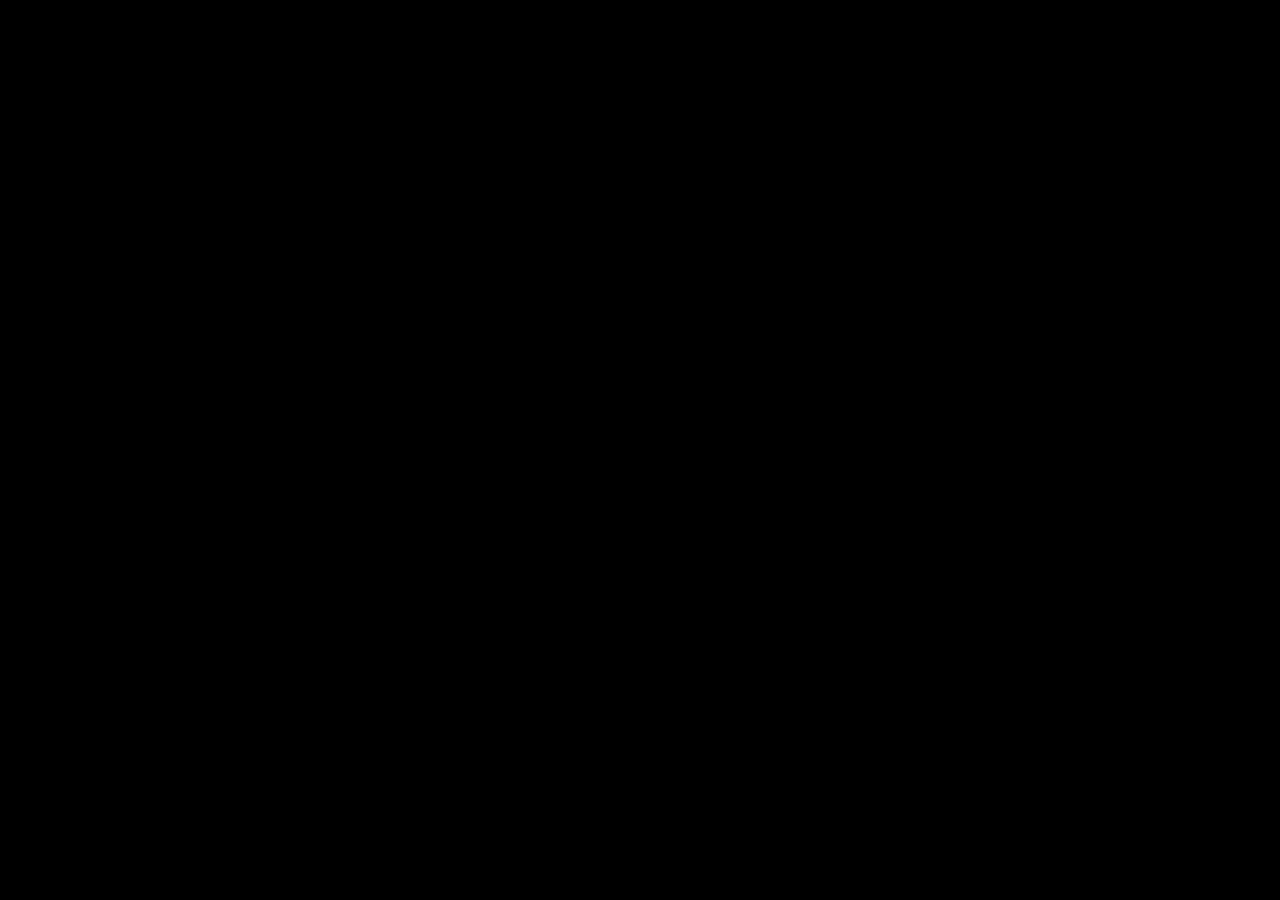
==== commit b57a6156: "Add legal pages and refine booking footer" ====
--- a/index.html
+++ b/index.html
@@ -8,7 +8,7 @@
   <link rel="preconnect" href="https://fonts.googleapis.com">
   <link rel="preconnect" href="https://fonts.gstatic.com" crossorigin>
   <link href="https://fonts.googleapis.com/css2?family=DM+Sans:wght@300;400;500;600&family=Jost:wght@200;300;400;500&family=Manrope:wght@300;400;500&display=swap" rel="stylesheet">
-  <link rel="stylesheet" href="styles.css?v=20260817-49">
+  <link rel="stylesheet" href="styles.css?v=20260817-50">
 </head>
 <body class="intro-active">
   <div class="site-intro" aria-label="MIOKASTA introduction">
@@ -194,9 +194,9 @@
 
   <footer id="booking" class="panel site-footer reveal" data-album-title="Booking">
     <div class="footer-brand"><p>MELODIC PROGRESSIVE DEEP<br>HOUSE &amp; TECNHO</p><small>© <span id="year"></span> <span class="footer-copyright-name">Miokasta</span>. All rights reserved.</small><div class="footer-socials service-icons"><a href="https://open.spotify.com/artist/4Axv4C59OL7xrATnB699ff" target="_blank" rel="noopener"><img src="assets/icons/spotify.svg" alt="Spotify"></a><a href="https://www.instagram.com/miokasta_ofc" target="_blank" rel="noopener"><img src="assets/icons/instagram.svg" alt="Instagram"></a><a href="https://www.youtube.com/@miokasta" target="_blank" rel="noopener"><img src="assets/icons/youtube.svg" alt="YouTube"></a><a href="https://soundcloud.com/miokasta" target="_blank" rel="noopener"><img src="assets/icons/soundcloud.svg" alt="SoundCloud"></a></div></div>
-    <div class="footer-contact"><h3>Booking &amp; contact</h3><p>For bookings,<br>collaborations and<br>inquiries:</p><small class="email-label">Booking</small><a class="email-link" href="mailto:booking@miokasta.com">booking@miokasta.com</a><small class="email-label">Music</small><a class="email-link" href="mailto:music@miokasta.com">music@miokasta.com</a><a class="button button-ghost" href="mailto:booking@miokasta.com">Contact via email</a></div>
+    <div class="footer-contact"><h3>Booking &amp; contact</h3><small class="email-label">Booking</small><a class="email-link" href="mailto:booking@miokasta.com">booking@miokasta.com</a><small class="email-label">Music</small><a class="email-link" href="mailto:music@miokasta.com">music@miokasta.com</a></div>
     <div class="footer-links"><h3>Links</h3><a href="#music">Music</a><a href="#about">About</a><a href="#live">Live</a><a href="#videos">Videos</a><a href="#booking">Booking</a></div>
-    <div class="footer-legal"><h3>Legal</h3><a href="#" data-platform="Privacy policy">Privacy policy</a><a href="#" data-platform="Terms of use">Terms of use</a><a href="#" data-platform="Cookies">Cookies</a></div>
+    <div class="footer-legal"><h3>Legal</h3><a href="privacy.html">Privacy policy</a><a href="terms.html">Terms of use</a><a href="cookies.html">Cookies</a></div>
   </footer>
   <nav class="album-controls" aria-label="Album page navigation">
     <button class="album-page-prev" type="button" aria-label="Previous page">‹</button>
@@ -206,6 +206,6 @@
   </nav>
   <div class="album-turn-fx" aria-hidden="true"><span></span></div>
   <div class="toast" role="status" aria-live="polite"></div>
-  <script src="script.js?v=20260817-49"></script>
+  <script src="script.js?v=20260817-50"></script>
 </body>
 </html>
--- a/styles.css
+++ b/styles.css
@@ -2144,3 +2144,21 @@
   0%,100%{border-color:rgba(205,198,255,.18);box-shadow:0 14px 38px rgba(0,0,0,.38),inset 0 1px rgba(255,255,255,.04)}
   48%{border-color:rgba(205,198,255,.72);box-shadow:0 14px 38px rgba(0,0,0,.38),0 0 24px rgba(145,124,255,.38),inset 0 0 16px rgba(153,135,255,.11)}
 }
+
+/* Footer hierarchy: larger section labels after removing the extra contact CTA. */
+body.album-mode #booking.site-footer h3{
+  margin-bottom:18px!important;
+  font-size:clamp(13px,1.15vw,17px)!important;
+  font-weight:500!important;
+  line-height:1.2!important;
+  letter-spacing:.08em!important;
+}
+@media(max-width:760px){
+  body.album-mode #booking.site-footer h3{
+    margin-bottom:9px!important;
+    font-size:12px!important;
+  }
+}
+@media(max-width:340px){
+  body.album-mode #booking.site-footer h3{font-size:9px!important}
+}
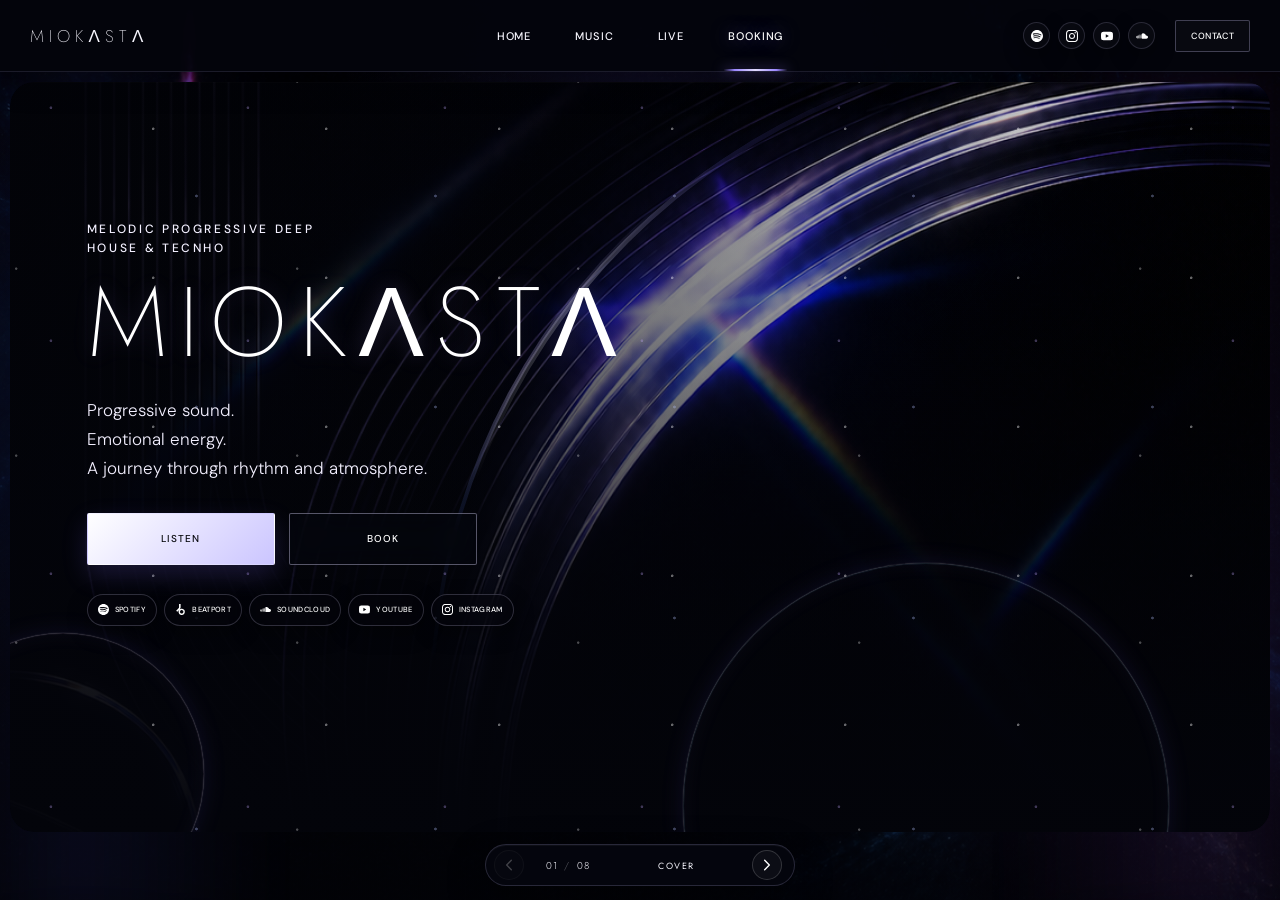
==== commit ea1e5ecb: "Remove mobile Spotify player gap" ====
--- a/index.html
+++ b/index.html
@@ -8,7 +8,7 @@
   <link rel="preconnect" href="https://fonts.googleapis.com">
   <link rel="preconnect" href="https://fonts.gstatic.com" crossorigin>
   <link href="https://fonts.googleapis.com/css2?family=DM+Sans:wght@300;400;500;600&family=Jost:wght@200;300;400;500&family=Manrope:wght@300;400;500&display=swap" rel="stylesheet">
-  <link rel="stylesheet" href="styles.css?v=20260817-50">
+  <link rel="stylesheet" href="styles.css?v=20260818-03">
 </head>
 <body class="intro-active">
   <div class="site-intro" aria-label="MIOKASTA introduction">
@@ -91,7 +91,7 @@
         </div>
         <button class="circle-arrow music-next" aria-label="Next releases">›</button>
       </div>
-      <div class="music-carousel-guide" aria-live="polite"><span id="music-carousel-count">01 / 17</span><span>Swipe · use arrows</span></div>
+      <div class="music-carousel-guide" aria-live="polite"><span id="music-carousel-count">01 / 17</span><span>Swipe</span></div>
       <div class="pagination music-pagination"><i class="active"></i><i></i><i></i></div>
       <div class="music-selected-player" aria-live="polite">
         <iframe id="spotify-player" title="Selected Spotify track player" src="https://open.spotify.com/embed/track/69IhM3VThppFUbCuTEX3AP?utm_source=generator&amp;theme=0" loading="lazy" frameborder="0" allowfullscreen="" allow="autoplay; clipboard-write; encrypted-media; fullscreen; picture-in-picture"></iframe>
@@ -206,6 +206,6 @@
   </nav>
   <div class="album-turn-fx" aria-hidden="true"><span></span></div>
   <div class="toast" role="status" aria-live="polite"></div>
-  <script src="script.js?v=20260817-50"></script>
+  <script src="script.js?v=20260818-03"></script>
 </body>
 </html>
--- a/styles.css
+++ b/styles.css
@@ -1541,7 +1541,7 @@
 .soundcloud-lane-track .soundcloud-track-card{flex:0 0 calc((100% - 12px)/2);scroll-snap-align:start;padding:12px}
 .soundcloud-lane-track .soundcloud-track-card h3{min-height:32px;margin:6px 0 8px;font-size:13px;line-height:1.2}
 .soundcloud-lane-track .soundcloud-track-card iframe{height:96px}
-.soundcloud-lane-prev,.soundcloud-lane-next{position:static!important;width:28px!important;height:28px!important;transform:none!important;font-size:18px}
+.soundcloud-lane-prev,.soundcloud-lane-next{position:relative!important;width:28px!important;height:28px!important;transform:none!important;font-size:18px}
 .soundcloud-lane-prev:hover,.soundcloud-lane-next:hover{transform:scale(1.05)!important}
 
 /* Keep the About action in normal flow above the gallery. */
@@ -2003,8 +2003,18 @@
   mask:url("data:image/svg+xml,%3Csvg xmlns='http://www.w3.org/2000/svg' viewBox='0 0 24 24'%3E%3Cpath d='M8 4 L16 12 L8 20' fill='none' stroke='black' stroke-width='2.4' stroke-linecap='round' stroke-linejoin='round'/%3E%3C/svg%3E") center/contain no-repeat;
   transform-origin:50% 50%;
 }
-.hero-prev::before,.music-prev::before,.soundcloud-prev::before,.about-prev::before,.album-page-prev::before{transform:translate(-50%,-50%) rotate(180deg)}
-.hero-next::before,.music-next::before,.soundcloud-next::before,.about-next::before,.album-page-next::before{transform:translate(-50%,-50%)}
+.hero-prev::before,.music-prev::before,.soundcloud-prev::before,.soundcloud-lane-prev::before,.about-prev::before,.album-page-prev::before{transform:translate(-50%,-50%) rotate(180deg)}
+.hero-next::before,.music-next::before,.soundcloud-next::before,.soundcloud-lane-next::before,.about-next::before,.album-page-next::before{transform:translate(-50%,-50%)}
+
+/* Mobile music is swipe-only; give the official Spotify player enough room. */
+@media(max-width:760px){
+  .music-panel .music-prev,.music-panel .music-next{display:none!important}
+  .music-selected-player{overflow:hidden!important}
+  .music-selected-player iframe{
+    display:block!important;width:100%!important;height:152px!important;
+    margin:0!important;border-radius:14px!important;clip-path:none!important;
+  }
+}
 
 /* The final spread fades out at its fixed size when the album wraps to Cover. */
 body.album-ready.is-wrapping-forward #booking.album-page.is-before{
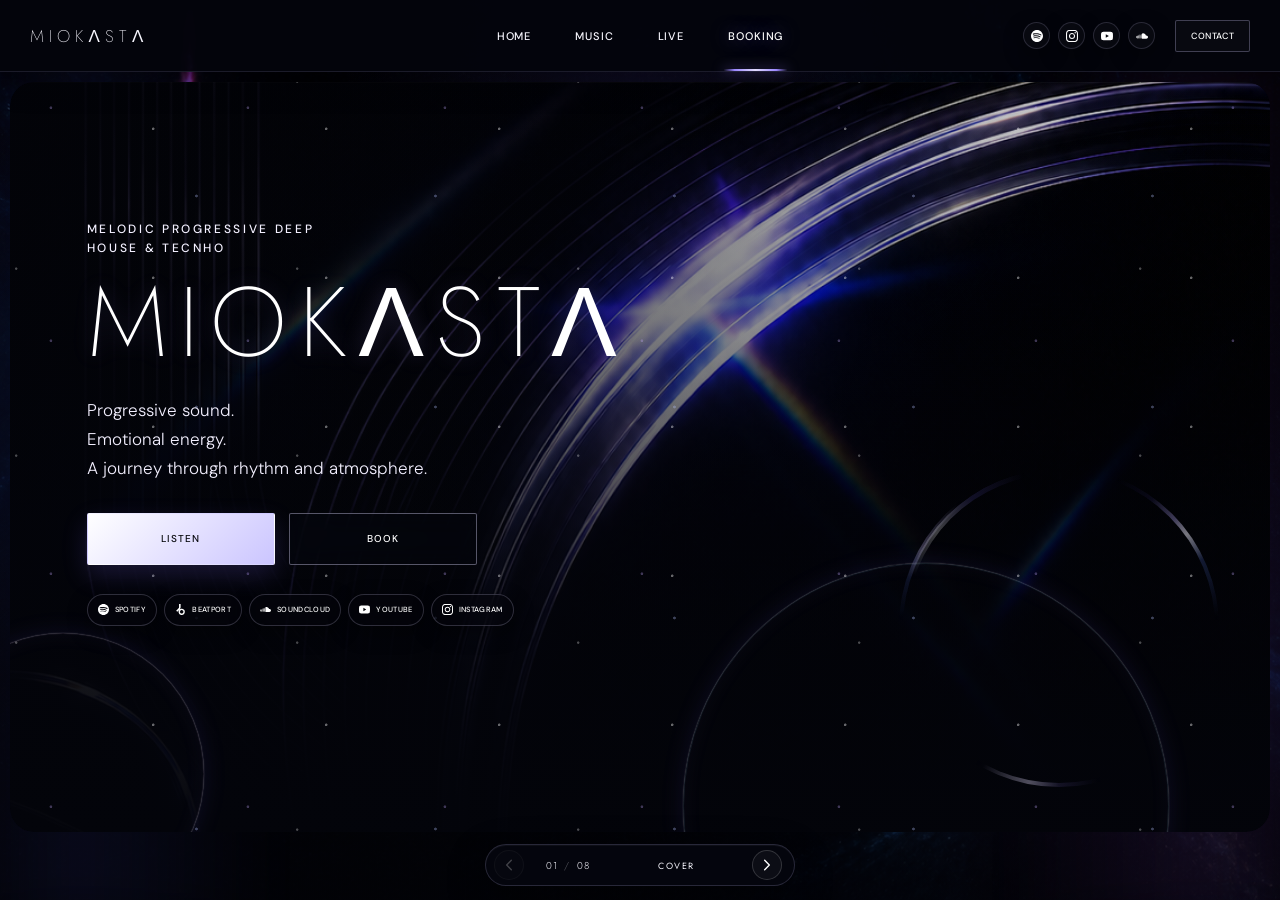
==== commit 1e7f696f: "Reposition hero glass orbit" ====
--- a/index.html
+++ b/index.html
@@ -8,7 +8,7 @@
   <link rel="preconnect" href="https://fonts.googleapis.com">
   <link rel="preconnect" href="https://fonts.gstatic.com" crossorigin>
   <link href="https://fonts.googleapis.com/css2?family=DM+Sans:wght@300;400;500;600&family=Jost:wght@200;300;400;500&family=Manrope:wght@300;400;500&display=swap" rel="stylesheet">
-  <link rel="stylesheet" href="styles.css?v=20260818-03">
+  <link rel="stylesheet" href="styles.css?v=20260818-04">
 </head>
 <body class="intro-active">
   <div class="site-intro" aria-label="MIOKASTA introduction">
@@ -206,6 +206,6 @@
   </nav>
   <div class="album-turn-fx" aria-hidden="true"><span></span></div>
   <div class="toast" role="status" aria-live="polite"></div>
-  <script src="script.js?v=20260818-03"></script>
+  <script src="script.js?v=20260818-04"></script>
 </body>
 </html>
--- a/styles.css
+++ b/styles.css
@@ -1832,7 +1832,9 @@
 
 /* Cover glass ring: fixed geometry, rotating refraction only. */
 .hero-panel .hero-orbit-one{
-  width:103vw!important;right:-38%!important;top:-5%!important;
+  width:clamp(230px,25vw,380px)!important;
+  left:auto!important;right:clamp(28px,4vw,72px)!important;
+  top:auto!important;bottom:clamp(28px,5vh,62px)!important;
   opacity:1!important;
   border:0!important;box-shadow:none!important;
   transform-origin:50% 50%;will-change:transform;backface-visibility:hidden;contain:paint;
@@ -1881,7 +1883,11 @@
   .hero-panel .hero-orbit-one:after{animation:heroGlassRingBreath 9s ease-in-out infinite alternate!important}
 }
 @media(max-width:760px){
-  .hero-panel .hero-orbit-one{width:112vw!important;right:-44%!important;top:4%!important}
+  .hero-panel .hero-orbit-one{
+    width:min(48vw,190px)!important;
+    left:auto!important;right:18px!important;
+    top:auto!important;bottom:54px!important;
+  }
   .hero-panel .hero-orbit-one:before{inset:-7px;padding:10px}
   .hero-panel .hero-orbit-one:after{inset:1px;padding:4px}
 }
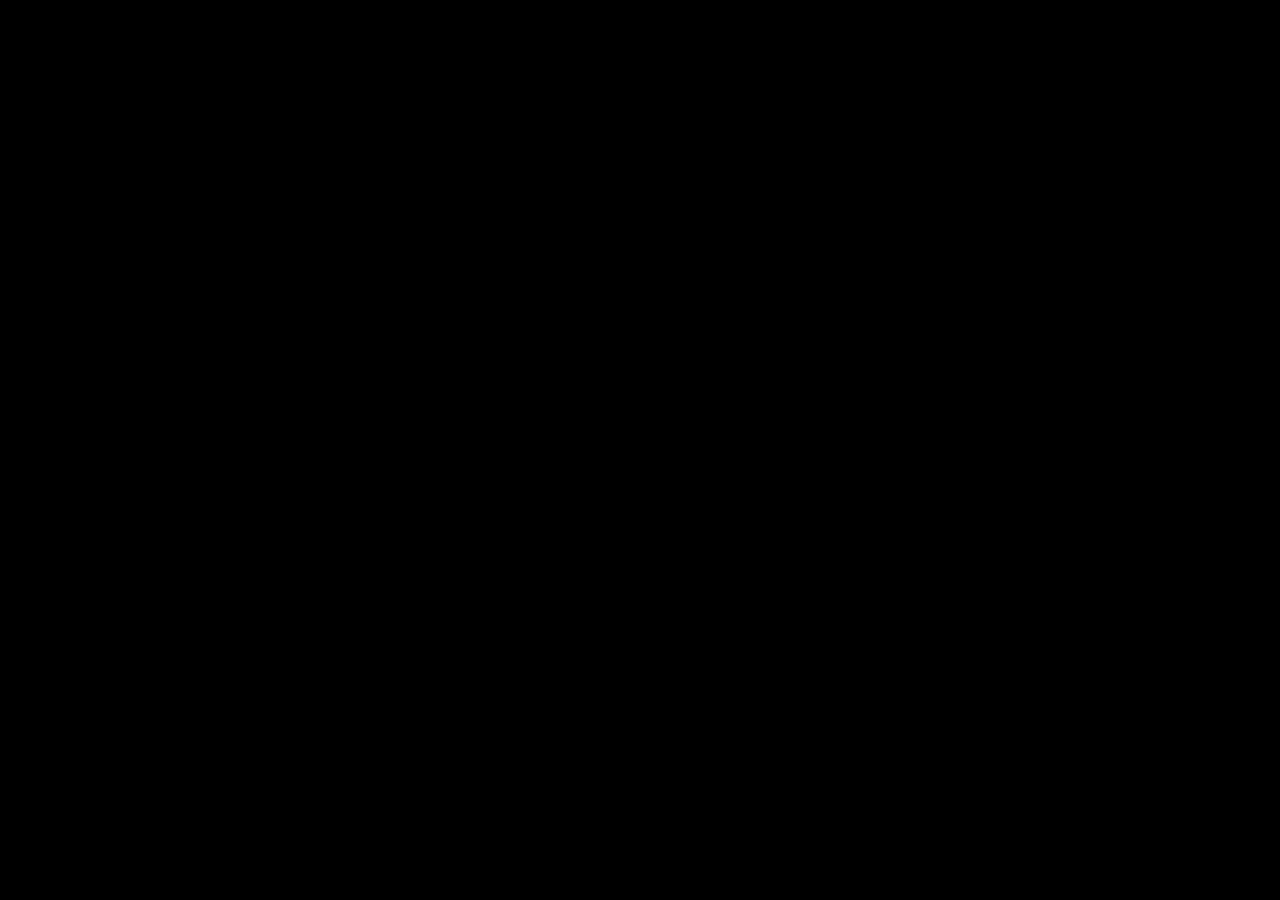
==== commit 69b290d8: "Remove photo carousel arrows" ====
--- a/index.html
+++ b/index.html
@@ -8,7 +8,7 @@
   <link rel="preconnect" href="https://fonts.googleapis.com">
   <link rel="preconnect" href="https://fonts.gstatic.com" crossorigin>
   <link href="https://fonts.googleapis.com/css2?family=DM+Sans:wght@300;400;500;600&family=Jost:wght@200;300;400;500&family=Manrope:wght@300;400;500&display=swap" rel="stylesheet">
-  <link rel="stylesheet" href="styles.css?v=20260818-04">
+  <link rel="stylesheet" href="styles.css?v=20260818-05">
 </head>
 <body class="intro-active">
   <div class="site-intro" aria-label="MIOKASTA introduction">
@@ -206,6 +206,6 @@
   </nav>
   <div class="album-turn-fx" aria-hidden="true"><span></span></div>
   <div class="toast" role="status" aria-live="polite"></div>
-  <script src="script.js?v=20260818-04"></script>
+  <script src="script.js?v=20260818-05"></script>
 </body>
 </html>
--- a/styles.css
+++ b/styles.css
@@ -2012,6 +2012,9 @@
 .hero-prev::before,.music-prev::before,.soundcloud-prev::before,.soundcloud-lane-prev::before,.about-prev::before,.album-page-prev::before{transform:translate(-50%,-50%) rotate(180deg)}
 .hero-next::before,.music-next::before,.soundcloud-next::before,.soundcloud-lane-next::before,.about-next::before,.album-page-next::before{transform:translate(-50%,-50%)}
 
+/* Photo gallery is controlled by swipe and the thumbnail strip. */
+.about-prev,.about-next{display:none!important}
+
 /* Mobile music is swipe-only; give the official Spotify player enough room. */
 @media(max-width:760px){
   .music-panel .music-prev,.music-panel .music-next{display:none!important}
